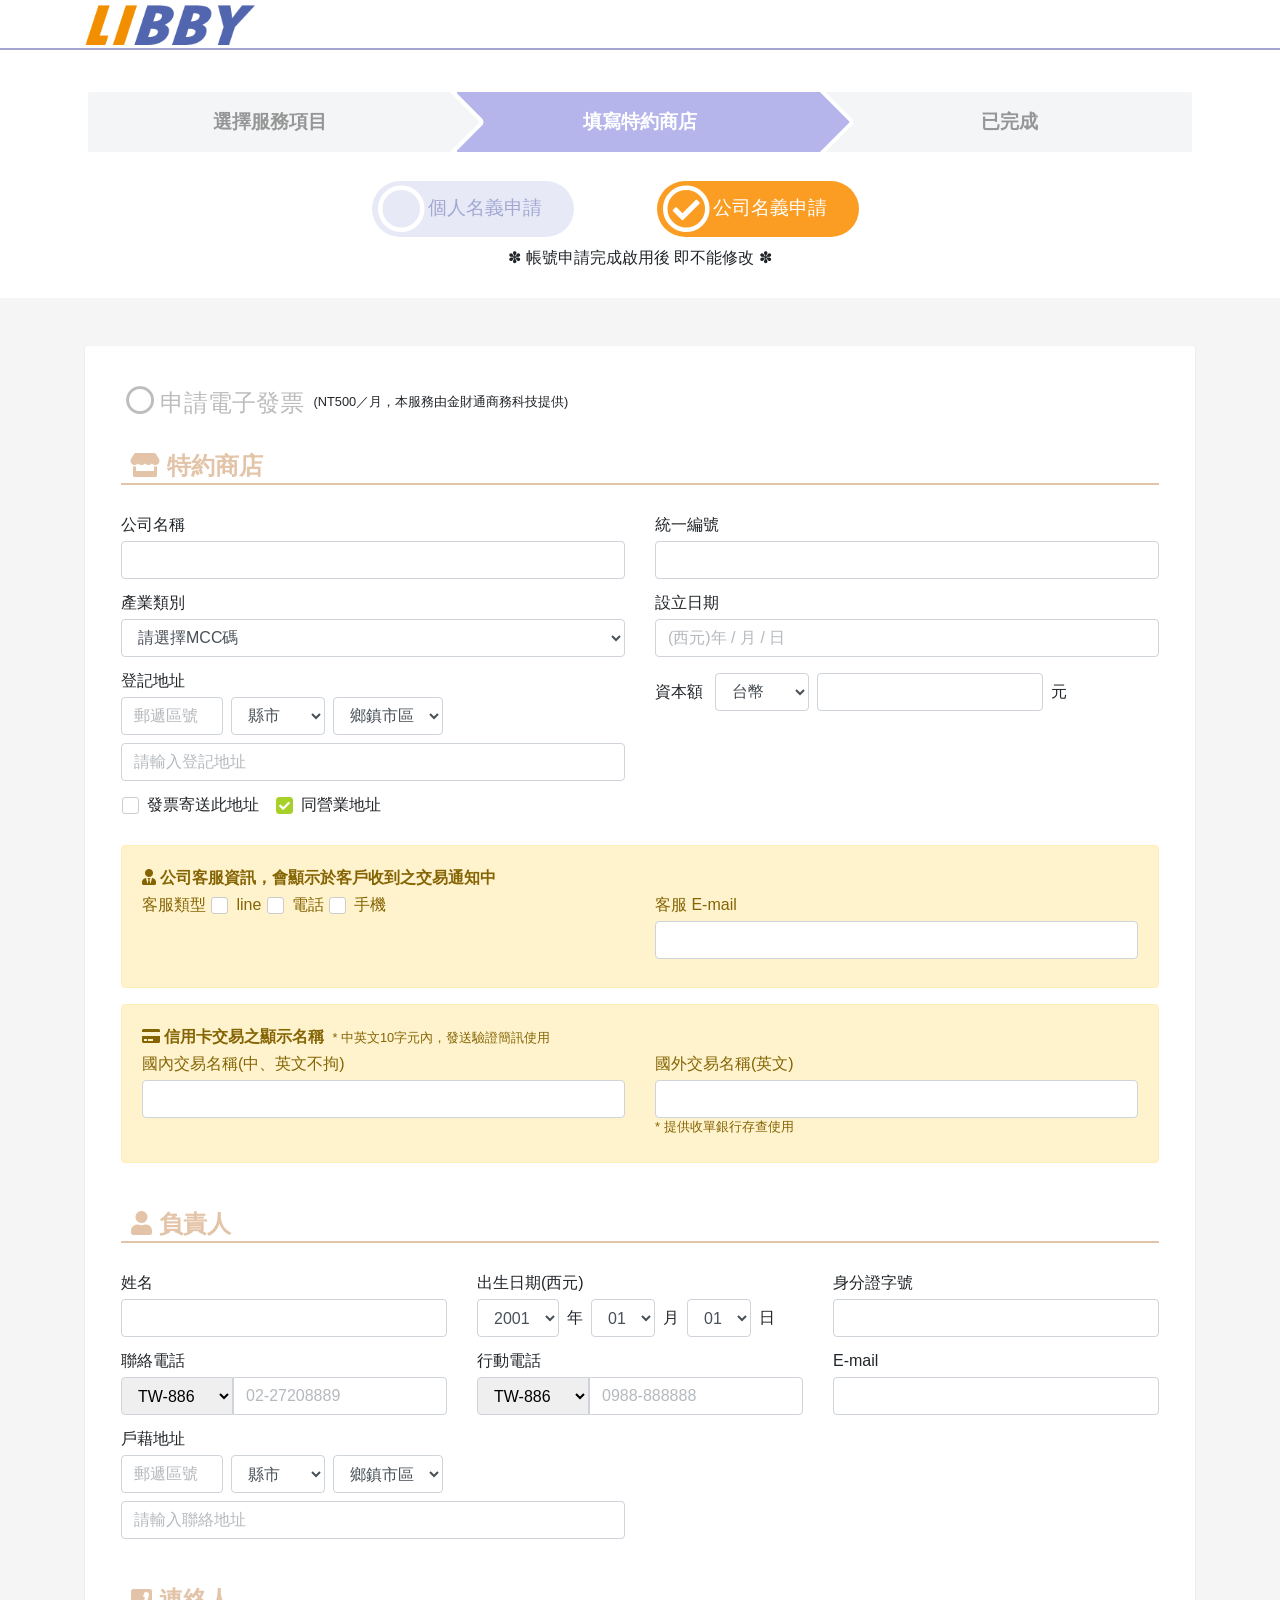
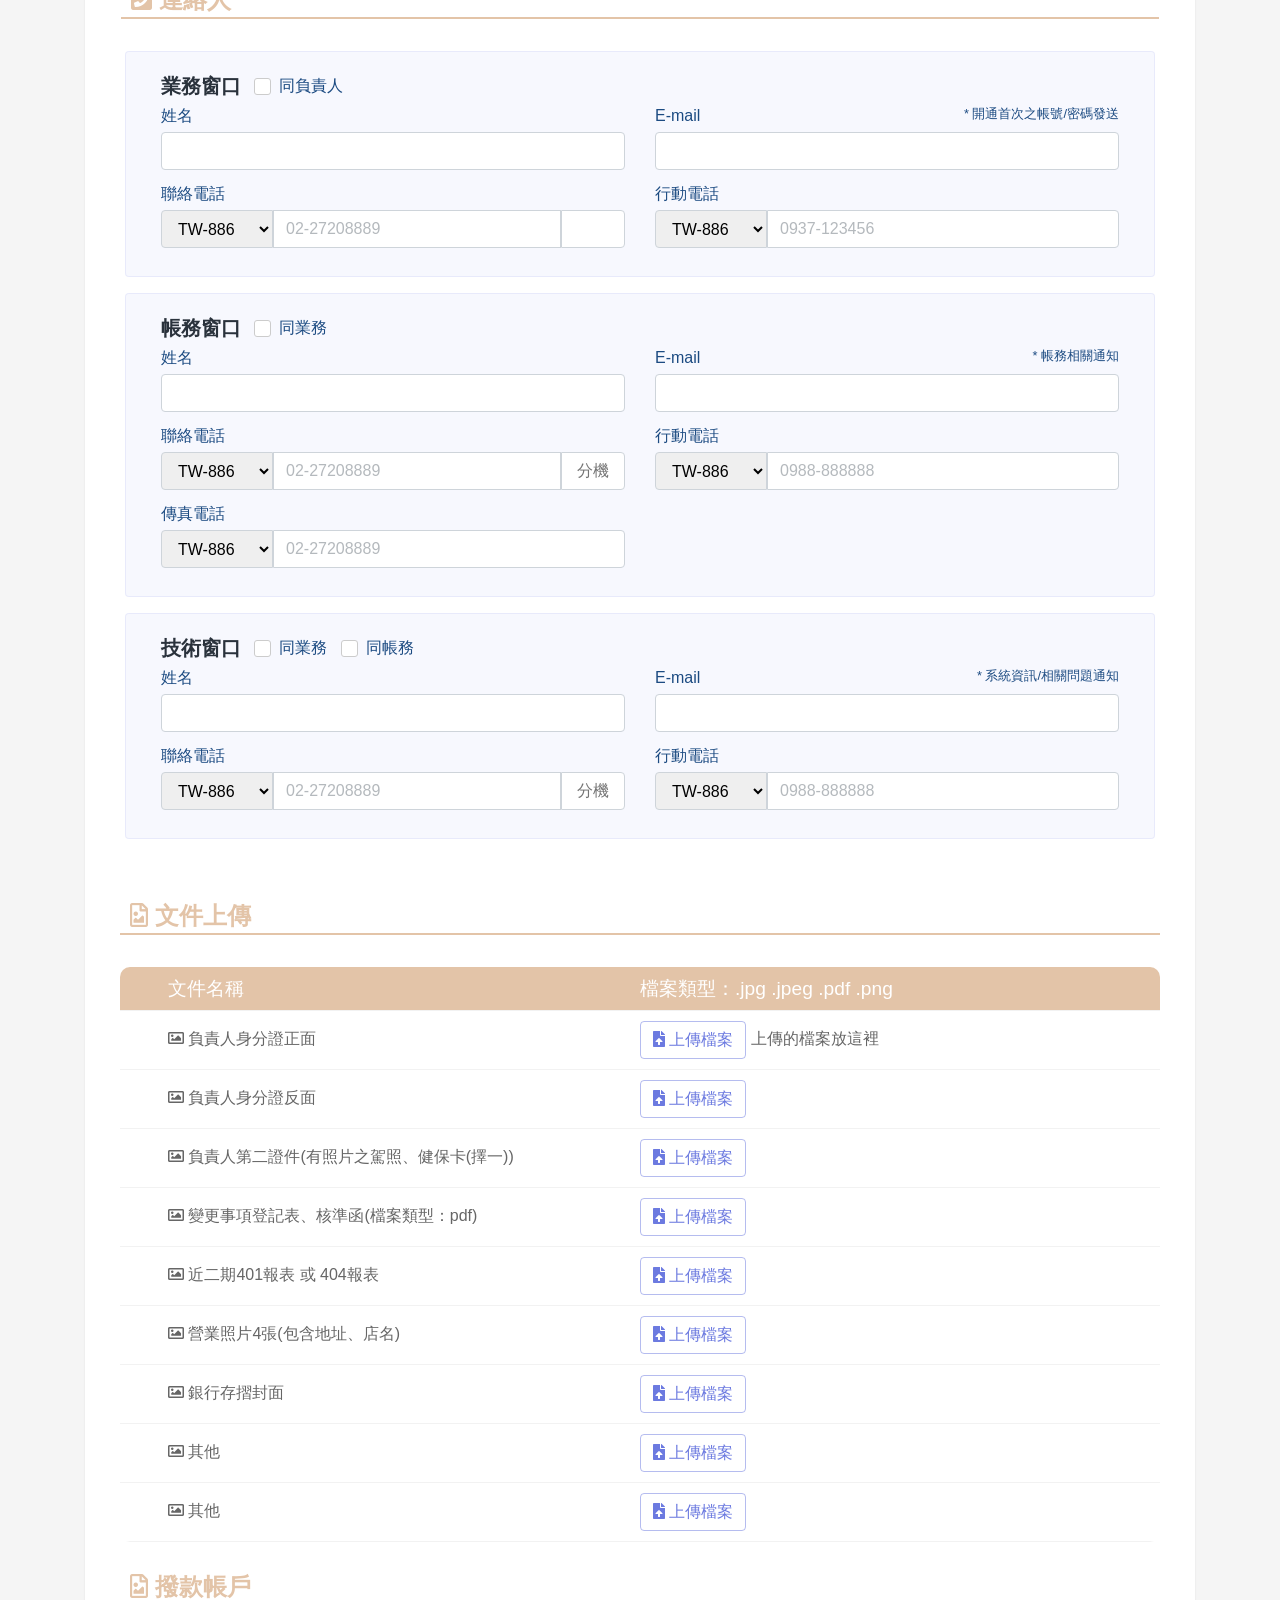
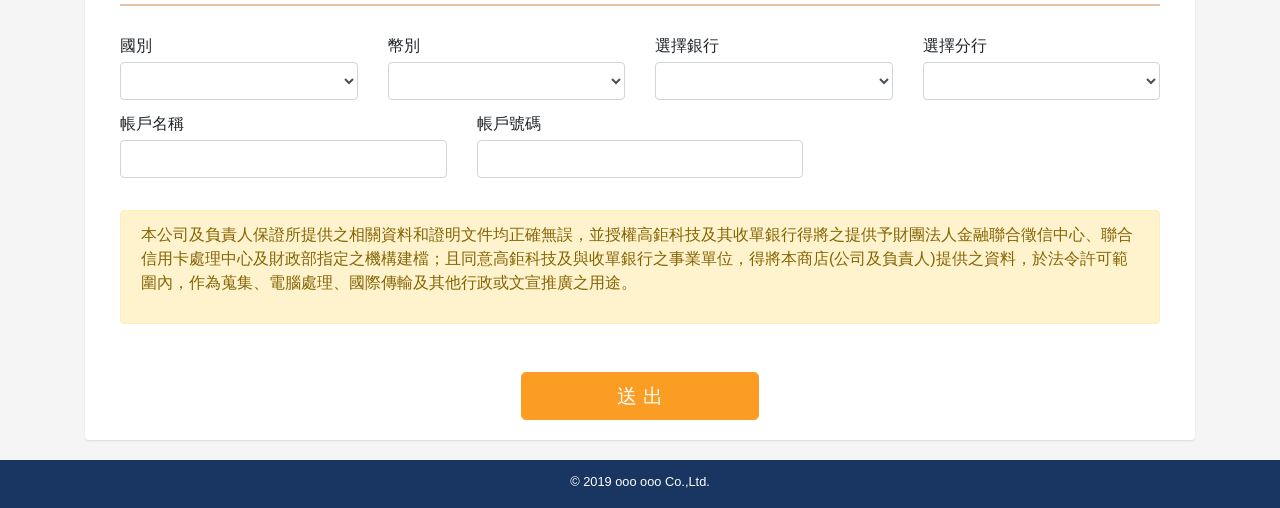
==== index.html @ d050b535 "add index" ====
<!DOCTYPE html>
<html lang="zh-Hant-TW">

<head>
    <meta charset="UTF-8">
    <meta name="viewport" content="width=device-width, initial-scale=1.0">
    <meta http-equiv="X-UA-Compatible" content="ie=edge">
    <title>線上商店申請表單</title>
    <meta name="description"
        content="">
    <meta name="author" content="">
    <meta name="copyright" content="">
    <link rel="shortcut icon" href="">
    <link rel="stylesheet" href="https://stackpath.bootstrapcdn.com/bootstrap/4.1.0/css/bootstrap.min.css"
        integrity="sha384-9gVQ4dYFwwWSjIDZnLEWnxCjeSWFphJiwGPXr1jddIhOegiu1FwO5qRGvFXOdJZ4" crossorigin="anonymous">
    <link rel="stylesheet" href="https://use.fontawesome.com/releases/v5.0.10/css/all.css"
        integrity="sha384-+d0P83n9kaQMCwj8F4RJB66tzIwOKmrdb46+porD/OvrJ+37WqIM7UoBtwHO6Nlg" crossorigin="anonymous">
    <!-- <link rel="stylesheet" href="./js/jquery-editable-select/jquery-editable-select.css"> -->
    <link rel="stylesheet" href="./css/storedate.css">
</head>

<body>
    <div class="container-fluid nav-top">
        <nav class="container">
            <div class="row col">
                <a href="https://www.mypay.com.tw" target="_black"><img src="./images/logo_LIBBY.png" alt=""></a>
            </div>
        </nav>
    </div>
    <!-- <div class="container-fluid"> -->
    <div class="container">
        <div class="row">
            <div class="col-md-12">
                <ul class="list_join_mypay">
                    <li><span class="txt2">選擇服務項目</span><span class="arrow_right"></span></li>
                    <li class="on"><span class="txt2">填寫特約商店</span><span class="arrow_right"></span></li>

                    <li class="lst_last"><span class="txt2">已完成</span></li>
                </ul>
            </div>
        </div>
        <div class="row">
            <div class="col-6 col-md-5 offset-md-1 col-lg-3 offset-lg-3">
                <div class="sel-check orange">
                    <div class="py-2">
                        <input type="radio" name="btn_application" id="application_oneself" value="Yes">
                        <label for="application_oneself">個人名義申請</label>
                    </div>
                </div>
            </div>
            <div class="col-6 col-md-5 col-lg-3">
                <div class="sel-check orange">
                    <div class="py-2">
                        <input type="radio" name="btn_application" id="application_company" value="Yes" checked>
                        <label for="application_company">公司名義申請</label>
                    </div>
                </div>
            </div>

            <div class="col-md-12 mb-md-3 text-center">
                <p>✽ 帳號申請完成啟用後 即不能修改 ✽</p>
            </div>


        </div>
    </div>

    <!-- </div> -->
    <!--form-company begin-->
    <div id="form_company" class="container-fluid bg-lightgray">
        <div class="container">
            <div class="row">
                <div class="col-md-12 pt-md-5 pt-2">
                    <div class="panel">
                        <div class="panel-body">
                            <form class="form-horizontal">
                                <div class="row p-lg-3">
                                    <div class="col-md-12">
                                        <div class="input-group selectbox">
                                            <div id="applyInv">
                                                <input type="checkbox" id="invoice" name="invoice">
                                                <label for="invoice">申請電子發票</label>
                                                <small class="text-black-50">(NT500／月，本服務由金財通商務科技提供)</small>
                                                <div class="invalid-feedback pl-md-2">申請電子發票服務，後續將有專人與您聯繫</div>
                                            </div>
                                        </div>
                                        <!--商店基本資料 begin-->
                                        <div class="titlebar">
                                            <i class="fas fa-store"></i> 特約商店
                                        </div>
                                        <div class="row">
                                            <div class="col-md-6">
                                                <div class="form-group"> <label for="id_name">公司名稱</label> <input
                                                        id="id_name" name="id_name" type="text" class="form-control">
                                                </div>
                                            </div>
                                            <div class="col-md-6">
                                                <div class="form-group"> <label for="tong_bian">統一編號</label> <input
                                                        id="tong_bian" name="tong_bian" type="text"
                                                        class="form-control"></div>
                                            </div>
                                            <div class="col-md-6">
                                                <div class="form-group"> <label>產業類別</label>
                                                    <select class="form-control">
                                                        <option selected value="">請選擇MCC碼</option>
                                                        <option value="0000">0000 房地產租賃</option>
                                                        <option value="0742">0742 獸醫</option>
                                                        <option value="0763">0763 農特產</option>
                                                        <option value="0780">0780 其他</option>
                                                        <option value="1520">1520 一般建築</option>
                                                        <option value="1711">1711 水管空調</option>
                                                        <option value="1731">1731 電氣工程</option>
                                                        <option value="1740">1740 石造工程</option>
                                                        <option value="1750">1711 木匠工程</option>
                                                        <option value="1761">1711 屋頂</option>
                                                        <option value="1771">1711 室內裝潢、水泥、油漆</option>
                                                        <option value="1799">1799 房屋仲介</option>
                                                        <option value="2741">2741 出版印刷業</option>
                                                        <option value="2842">2842 打掃衛生</option>
                                                        <option value="...">...</option>

                                                    </select>
                                                </div>
                                            </div>
                                            <div class="col-md-6">
                                                <div class="form-group"> <label for="setup_date">設立日期</label> <input
                                                        id="setup_date" name="setup_date" type="text"
                                                        class="form-control" placeholder="(西元)年 / 月 / 日"
                                                        onfocus="(this.type='date')" onblur="(this.type='text')"></div>
                                            </div>

                                            <div class="col-md-12 col-lg-6">
                                                <div class="form-group"> <label>登記地址</label>
                                                    <div class="form-inline pb-2">
                                                        <div class="input-group width_auto">
                                                            <input id="zip_code" name="zip_code" type="text"
                                                                class="form-control areacode_ads" placeholder="郵遞區號">
                                                        </div>
                                                        <select id="city_code" tag-id="city_code" name="city_code"
                                                            class="form-control width_auto mx-sm-2">
                                                            <option selected="selected" value="">縣市</option>
                                                            <option value="5">基隆市</option>
                                                            <option value="15">臺北市</option>
                                                            <option value="9">新北市</option>
                                                            <option value="12">桃園市</option>
                                                            <option value="11">新竹縣</option>
                                                            <option value="10">新竹市</option>
                                                            <option value="19">苗栗縣</option>
                                                            <option value="14">臺中市</option>
                                                            <option value="8">彰化縣</option>
                                                            <option value="23">雲林縣</option>
                                                            <option value="4">嘉義縣</option>
                                                            <option value="3">嘉義市</option>
                                                            <option value="16">臺南市</option>
                                                            <option value="24">高雄市</option>
                                                            <option value="7">屏東縣</option>
                                                            <option value="17">臺東縣</option>
                                                            <option value="18">花蓮縣</option>
                                                            <option value="6">宜蘭縣</option>
                                                            <option value="13">澎湖縣</option>
                                                            <option value="1">南投縣</option>
                                                            <option value="20">連江縣</option>
                                                            <option value="21">金門縣</option>
                                                            <option value="22">釣魚臺</option>
                                                            <option value="2">南海島</option>
                                                        </select>
                                                        <select id="district_code" name="district_code"
                                                            class="form-control width_auto">
                                                            <option selected="selected" value="">鄉鎮市區</option>
                                                        </select>
                                                    </div>
                                                    <div class="input-group form-group">
                                                        <input type="text" id="address" name="address" maxlength="80"
                                                            class="form-control" placeholder="請輸入登記地址">
                                                    </div>
                                                </div>
                                                <div class="form-inline pb-3">
                                                    <div class="pl-2 basic radio radio-warning">
                                                        <input id="invoice-send-1" type="radio"
                                                            name="invoice-send"><label for="invoice-send-1">發票寄送此地址
                                                        </label>
                                                    </div>
                                                    <div class="pl-4 basic checkbox checkbox-success">
                                                        <input id="really_address_btn" name="really_address_btn"
                                                            type="checkbox" checked><label
                                                            for="really_address_btn">同營業地址 </label>
                                                    </div>
                                                </div>
                                            </div>
                                            <div id="open-address" class="col-md-12 col-lg-6" style="display: none;">
                                                <div class="form-group"> <label>營業地址</label>
                                                    <div class="form-inline pb-2">
                                                        <div class="input-group width_auto">
                                                            <input id="zip_code" name="zip_code" type="text"
                                                                class="form-control areacode_ads" placeholder="郵遞區號">
                                                        </div>
                                                        <select id="city_code" tag-id="city_code" name="city_code"
                                                            class="form-control width_auto mx-sm-2">
                                                            <option selected="selected" value="">縣市</option>
                                                            <option value="5">基隆市</option>
                                                            <option value="15">臺北市</option>
                                                            <option value="9">新北市</option>
                                                            <option value="12">桃園市</option>
                                                            <option value="11">新竹縣</option>
                                                            <option value="10">新竹市</option>
                                                            <option value="19">苗栗縣</option>
                                                            <option value="14">臺中市</option>
                                                            <option value="8">彰化縣</option>
                                                            <option value="23">雲林縣</option>
                                                            <option value="4">嘉義縣</option>
                                                            <option value="3">嘉義市</option>
                                                            <option value="16">臺南市</option>
                                                            <option value="24">高雄市</option>
                                                            <option value="7">屏東縣</option>
                                                            <option value="17">臺東縣</option>
                                                            <option value="18">花蓮縣</option>
                                                            <option value="6">宜蘭縣</option>
                                                            <option value="13">澎湖縣</option>
                                                            <option value="1">南投縣</option>
                                                            <option value="20">連江縣</option>
                                                            <option value="21">金門縣</option>
                                                            <option value="22">釣魚臺</option>
                                                            <option value="2">南海島</option>
                                                        </select>
                                                        <select id="district_code" name="district_code"
                                                            class="form-control width_auto">
                                                            <option selected="selected" value="">鄉鎮市區</option>
                                                        </select>
                                                    </div>
                                                    <div class="input-group form-group">
                                                        <input type="text" id="address" name="address" maxlength="80"
                                                            class="form-control" placeholder="請輸入營業地址">
                                                    </div>
                                                </div>
                                                <div class="pl-1 basic radio radio-warning">
                                                    <input id="invoice-send-2" type="radio" name="invoice-send"
                                                        value=""> <label for="invoice-send-2">發票寄送此地址 </label>
                                                </div>
                                            </div>
                                            <div class="col-md-6">
                                                <div class="form-inline form-group"> <label>資本額 &ensp;</label>
                                                    <select class="form-control width_auto mr-2">
                                                        <option value="NTD">台幣</option>
                                                        <option value="USD">美元</option>
                                                        <option value="CNY">人民幣</option>
                                                        <option value="HKD">港幣</option>
                                                        <option value="JPY">日元</option>
                                                        <option value="EUR">歐元</option>
                                                    </select>
                                                    <input id="capital" name="capital" type="text"
                                                        class="form-control width_long">
                                                    &ensp;元
                                                </div>
                                            </div>

                                            <div class="col-md-12 mt-3">
                                                <div class="alert alert-warning">
                                                    <h6 class="alert-heading"><i class="fas fa-user-tie"></i>
                                                        公司客服資訊，會顯示於客戶收到之交易通知中</h6>
                                                    <div class="row">
                                                        <div class="col-md-6">
                                                            <div class="form-group">
                                                                <div class="form-inline">
                                                                    <span>客服類型</span>
                                                                    <div class="basic radio radio-warning ml-2">
                                                                        <input id="services_line" type="radio"
                                                                            name="company-sv"> <label
                                                                            for="services_line">line</label>
                                                                    </div>
                                                                    <div class="basic radio radio-warning ml-2">
                                                                        <input id="services_tel" type="radio"
                                                                            name="company-sv"> <label
                                                                            for="services_tel">電話</label>
                                                                    </div>
                                                                    <div class="basic radio radio-warning ml-2">
                                                                        <input id="services_mobile" type="radio"
                                                                            name="company-sv"> <label
                                                                            for="services_mobile">手機</label>
                                                                    </div>
                                                                </div>
                                                                <!--選擇後 下面再出現-->

                                                                <div id="services_line_open" class="pt-2"
                                                                    style="display:none;">
                                                                    <input type="text" class="form-control"
                                                                        placeholder="請輸入line ID">
                                                                </div>

                                                                <div id="services_tel_open" class="input-group pt-2"
                                                                    style="display:none;">
                                                                    <select class="area" id="principal_phone_code"
                                                                        name="principal_phone_code">
                                                                        <option value="886">TW-886</option>
                                                                        <option value="86">CN-86</option>
                                                                        <option value="852">HK-852</option>
                                                                        <option value="853">MO-853</option>
                                                                        <option value="84">VN-84</option>
                                                                        <option value="65">SG-65</option>
                                                                        <option value="60">MY-60</option>
                                                                        <option value="66">TH-66</option>
                                                                        <option value="1">US-1</option>
                                                                        <option value="1">CA-1</option>
                                                                        <option value="81">JP-81</option>
                                                                        <option value="44">UK-44</option>
                                                                        <option value="61">AU-61</option>
                                                                        <option value="64">NZ-64</option>
                                                                    </select>
                                                                    <input id="service_phone" name="service_phone"
                                                                        type="text" class="form-control"
                                                                        placeholder="02-27208889">
                                                                </div>

                                                                <div id="services_mobile_open" class="input-group pt-2"
                                                                    style="display:none;">
                                                                    <select class="area" id="principal_phone_code"
                                                                        name="principal_phone_code">
                                                                        <option value="886">TW-886</option>
                                                                        <option value="86">CN-86</option>
                                                                        <option value="852">HK-852</option>
                                                                        <option value="853">MO-853</option>
                                                                        <option value="84">VN-84</option>
                                                                        <option value="65">SG-65</option>
                                                                        <option value="60">MY-60</option>
                                                                        <option value="66">TH-66</option>
                                                                        <option value="1">US-1</option>
                                                                        <option value="1">CA-1</option>
                                                                        <option value="81">JP-81</option>
                                                                        <option value="44">UK-44</option>
                                                                        <option value="61">AU-61</option>
                                                                        <option value="64">NZ-64</option>
                                                                    </select>
                                                                    <input id="service_phone2" name="service_phone2"
                                                                        type="text" class="form-control"
                                                                        placeholder="0988-888888">
                                                                </div>
                                                                <!--*****-->
                                                            </div>
                                                        </div>
                                                        <div class="col-md-6">
                                                            <div class="form-group"> <label for="service_mail">客服
                                                                    E-mail</label> <input id="service_mail"
                                                                    name="service_mail" type="text"
                                                                    class="form-control"></div>
                                                        </div>
                                                    </div>
                                                </div>
                                            </div>
                                            <div class="col-md-12">
                                                <div class="alert alert-warning">
                                                    <h6 class="alert-heading"><i class="fas fa-credit-card"></i>
                                                        信用卡交易之顯示名稱<small class="pl-2">* 中英文10字元內，發送驗證簡訊使用</small></h6>
                                                    <div class="row">
                                                        <div class="col-md-6">
                                                            <div class="form-group"> <label
                                                                    for="zh_tw_name">國內交易名稱(中、英文不拘)</label> <input
                                                                    id="zh_tw_name" name="zh_tw_name" type="text"
                                                                    class="form-control" maxlength="10"></div>
                                                        </div>
                                                        <div class="col-md-6">
                                                            <div class="form-group"> <label
                                                                    for="en_us_name">國外交易名稱(英文)</label> <input
                                                                    id="en_us_name" name="en_us_name" type="text"
                                                                    class="form-control" maxlength="10">
                                                                <small> * 提供收單銀行存查使用</small>
                                                            </div>
                                                        </div>
                                                    </div>
                                                </div>
                                            </div>
                                        </div>
                                        <!--商店基本資料 end-->
                                    </div>

                                    <!-- 負責人資料 begin-->
                                    <div class="col-md-12 ">
                                        <div class="titlebar">
                                            <i class="fas fa-user"></i> 負責人
                                        </div>
                                        <div class="row">
                                            <div class="col-md-6 col-lg-4">
                                                <div class="form-group"> <label for="principal_name">姓名</label> <input
                                                        id="principal_name" name="principal_name" type="text"
                                                        class="form-control" required="" placeholder=""></div>
                                            </div>
                                            <div class="col-md-6 col-lg-4">
                                                <div class="form-group"> <label>出生日期(西元)</label>
                                                    <div class="form-inline">
                                                        <select id="mon_personalBD" class="form-control width_auto">
                                                            <option value="18">2001</option>
                                                            <option value="19">2000</option>
                                                            <option value="20">1999</option>
                                                            <option value="21">1998</option>
                                                            <option value="22">1997</option>
                                                            <option value="23">1996</option>
                                                            <option value="24">1995</option>
                                                            <option value="25">1994</option>
                                                            <option value="26">1993</option>
                                                            <option value="27">1992</option>
                                                            <option value="28">1991</option>
                                                            <option value="29">1990</option>
                                                            <option value="30">1989</option>
                                                            <option value="31">1988</option>
                                                            <option value="32">1987</option>
                                                            <option value="33">1986</option>
                                                            <option value="34">1985</option>
                                                            <option value="35">1984</option>
                                                            <option value="36">1983</option>
                                                            <option value="37">1982</option>
                                                            <option value="38">1981</option>
                                                            <option value="39">1980</option>
                                                            <option value="40">1979</option>
                                                            <option value="41">1978</option>
                                                            <option value="42">1977</option>
                                                            <option value="43">1976</option>
                                                            <option value="44">1975</option>
                                                            <option value="45">1974</option>
                                                            <option value="46">1973</option>
                                                            <option value="47">1972</option>
                                                            <option value="48">1971</option>
                                                            <option value="49">1970</option>
                                                            <option value="50">1969</option>
                                                            <option value="51">1968</option>
                                                            <option value="52">1967</option>
                                                            <option value="53">1966</option>
                                                            <option value="54">1965</option>
                                                            <option value="55">1964</option>
                                                            <option value="56">1963</option>
                                                            <option value="57">1962</option>
                                                            <option value="58">1961</option>
                                                            <option value="59">1960</option>
                                                            <option value="60">1959</option>
                                                            <option value="61">1958</option>
                                                            <option value="62">1957</option>
                                                            <option value="63">1956</option>
                                                            <option value="64">1955</option>
                                                            <option value="65">1954</option>
                                                            <option value="66">1953</option>
                                                            <option value="67">1952</option>
                                                            <option value="68">1951</option>
                                                            <option value="69">1950</option>
                                                        </select>
                                                        <label class="mx-2" for="mon_personalBD">年</label>
                                                        <select id="mon_personalBD" class="form-control width_auto">
                                                            <option value="01">01</option>
                                                            <option value="02">02</option>
                                                            <option value="03">03</option>
                                                            <option value="04">04</option>
                                                            <option value="05">05</option>
                                                            <option value="06">06</option>
                                                            <option value="07">07</option>
                                                            <option value="08">08</option>
                                                            <option value="09">09</option>
                                                            <option value="10">10</option>
                                                            <option value="11">11</option>
                                                            <option value="12">12</option>
                                                        </select>
                                                        <label class="mx-2" for="mon_personalBD">月</label>
                                                        <select id="date" class="form-control width_auto mr-2">
                                                            <option value="01">01</option>
                                                            <option value="02">02</option>
                                                            <option value="03">03</option>
                                                            <option value="04">04</option>
                                                            <option value="05">05</option>
                                                            <option value="06">06</option>
                                                            <option value="07">07</option>
                                                            <option value="08">08</option>
                                                            <option value="09">09</option>
                                                            <option value="10">10</option>
                                                            <option value="11">11</option>
                                                            <option value="12">12</option>
                                                            <option value="13">13</option>
                                                            <option value="14">14</option>
                                                            <option value="15">15</option>
                                                            <option value="16">16</option>
                                                            <option value="17">17</option>
                                                            <option value="18">18</option>
                                                            <option value="19">19</option>
                                                            <option value="20">20</option>
                                                            <option value="21">21</option>
                                                            <option value="22">22</option>
                                                            <option value="23">23</option>
                                                            <option value="24">24</option>
                                                            <option value="25">25</option>
                                                            <option value="26">26</option>
                                                            <option value="27">27</option>
                                                            <option value="28">28</option>
                                                            <option value="29">29</option>
                                                            <option value="30">30</option>
                                                            <option value="31">31</option>
                                                        </select>
                                                        <label for="date">日</label>
                                                    </div>
                                                </div>
                                            </div>
                                            <div class="col-md-6 col-lg-4">
                                                <div class="form-group"> <label for="principal_id">身分證字號</label> <input
                                                        id="principal_id" name="principal_id" type="text"
                                                        class="form-control"></div>
                                            </div>
                                            <div class="col-md-6 col-lg-4">
                                                <div class="form-group">
                                                    <label for="principal_phone">聯絡電話</label>
                                                    <div class="input-group">
                                                        <select class="area" id="principal_phone_code"
                                                            name="principal_phone_code">
                                                            <option value="886">TW-886</option>
                                                            <option value="86">CN-86</option>
                                                            <option value="852">HK-852</option>
                                                            <option value="853">MO-853</option>
                                                            <option value="84">VN-84</option>
                                                            <option value="65">SG-65</option>
                                                            <option value="60">MY-60</option>
                                                            <option value="66">TH-66</option>
                                                            <option value="1">US-1</option>
                                                            <option value="1">CA-1</option>
                                                            <option value="81">JP-81</option>
                                                            <option value="44">UK-44</option>
                                                            <option value="61">AU-61</option>
                                                            <option value="64">NZ-64</option>
                                                        </select>
                                                        <input type="tel" id="principal_phone" name="principal_phone"
                                                            class="form-control" placeholder="02-27208889">
                                                    </div>
                                                </div>
                                            </div>
                                            <div class="col-md-6 col-lg-4">
                                                <div class="form-group">
                                                    <label for="principal_cellphone">行動電話</label>
                                                    <div class="input-group">
                                                        <select class="area" id="principal_phone_code"
                                                            name="principal_phone_code">
                                                            <option value="886">TW-886</option>
                                                            <option value="86">CN-86</option>
                                                            <option value="852">HK-852</option>
                                                            <option value="853">MO-853</option>
                                                            <option value="84">VN-84</option>
                                                            <option value="65">SG-65</option>
                                                            <option value="60">MY-60</option>
                                                            <option value="66">TH-66</option>
                                                            <option value="1">US-1</option>
                                                            <option value="1">CA-1</option>
                                                            <option value="81">JP-81</option>
                                                            <option value="44">UK-44</option>
                                                            <option value="61">AU-61</option>
                                                            <option value="64">NZ-64</option>
                                                        </select>
                                                        <input type="tel" id="principal_cellphone"
                                                            name="principal_cellphone" class="form-control"
                                                            placeholder="0988-888888">
                                                    </div>
                                                </div>
                                            </div>
                                            <div class="col-md-6 col-lg-4">
                                                <div class="form-group"> <label for="principal_email">E-mail</label>
                                                    <input id="principal_email" name="principal_email" type="text"
                                                        class="form-control"></div>
                                            </div>
                                            <div class="col-md-12 col-lg-6">
                                                <div class="form-group"> <label>戶藉地址</label>
                                                    <div class="form-inline pb-2">
                                                        <div class="input-group width_auto">
                                                            <input id="principal_zip_code" name="principal_zip_code"
                                                                type="text" class="form-control areacode_ads"
                                                                placeholder="郵遞區號">
                                                        </div>
                                                        <select id="principal_city_code" tag-id="city_code"
                                                            name="principal_city_code"
                                                            class="form-control width_auto mx-sm-2">
                                                            <option selected="selected" value="">縣市</option>
                                                            <option value="5">基隆市</option>
                                                            <option value="15">臺北市</option>
                                                            <option value="9">新北市</option>
                                                            <option value="12">桃園市</option>
                                                            <option value="11">新竹縣</option>
                                                            <option value="10">新竹市</option>
                                                            <option value="19">苗栗縣</option>
                                                            <option value="14">臺中市</option>
                                                            <option value="8">彰化縣</option>
                                                            <option value="23">雲林縣</option>
                                                            <option value="4">嘉義縣</option>
                                                            <option value="3">嘉義市</option>
                                                            <option value="16">臺南市</option>
                                                            <option value="24">高雄市</option>
                                                            <option value="7">屏東縣</option>
                                                            <option value="17">臺東縣</option>
                                                            <option value="18">花蓮縣</option>
                                                            <option value="6">宜蘭縣</option>
                                                            <option value="13">澎湖縣</option>
                                                            <option value="1">南投縣</option>
                                                            <option value="20">連江縣</option>
                                                            <option value="21">金門縣</option>
                                                            <option value="22">釣魚臺</option>
                                                            <option value="2">南海島</option>
                                                        </select>
                                                        <select id="principal_district_code"
                                                            name="principal_district_code"
                                                            class="form-control width_auto">
                                                            <option selected="selected" value="">鄉鎮市區</option>
                                                        </select>
                                                    </div>
                                                    <div class="input-group form-group">
                                                        <input id="principal_address" name="principal_address"
                                                            type="text" maxlength="80" class="form-control"
                                                            placeholder="請輸入聯絡地址">
                                                    </div>
                                                </div>
                                            </div>
                                        </div>
                                    </div>
                                    <!-- 負責人資料 end-->
                                    <!-- 連絡人資料 begin-->
                                    <div class="col-md-12 ">
                                        <div class="titlebar">
                                            <i class="fas fa-phone-square"></i> 連絡人
                                        </div>
                                        <div class="row">
                                            <div class="col-md-12">
                                                <div class="row mx-md-1 alert alert-purple">

                                                    <div class="col-12 d-flex justify-content-start align-items-center">
                                                        <h5 class="">業務窗口</h5>
                                                        <div class="basic checkbox checkbox-purple pt-2 pl-3"> <input
                                                                id="businessman" type="checkbox" name="businessman"
                                                                value=""> <label for="businessman">同負責人
                                                            </label></div>
                                                    </div>
                                                    <div class="col-sm-6">
                                                        <div class="form-group"> <label for="salesman_name">姓名</label>
                                                            <input id="salesman_name" name="salesman_name" type="text"
                                                                class="form-control"></div>
                                                    </div>
                                                    <div class="col-sm-6">
                                                        <div class="form-group"> <label
                                                                for="salesman_mail">E-mail</label> <small
                                                                class="float-right"> * 開通首次之帳號/密碼發送</small><input
                                                                id="salesman_mail" name="salesman_mail" type="email"
                                                                class="form-control"></div>
                                                    </div>
                                                    <div class="col-md-12 col-lg-6">
                                                        <div class="form-group">
                                                            <label for="">聯絡電話</label>
                                                            <div class="input-group">
                                                                <select id="principal_phone_code"
                                                                    name="principal_phone_code" class="area">
                                                                    <option value="886">TW-886</option>
                                                                    <option value="86">CN-86</option>
                                                                    <option value="852">HK-852</option>
                                                                    <option value="853">MO-853</option>
                                                                    <option value="84">VN-84</option>
                                                                    <option value="65">SG-65</option>
                                                                    <option value="60">MY-60</option>
                                                                    <option value="66">TH-66</option>
                                                                    <option value="1">US-1</option>
                                                                    <option value="1">CA-1</option>
                                                                    <option value="81">JP-81</option>
                                                                    <option value="44">UK-44</option>
                                                                    <option value="61">AU-61</option>
                                                                    <option value="64">NZ-64</option>
                                                                </select>
                                                                <input id="principal_phone" name="principal_phone"
                                                                    type="tel" class="form-control"
                                                                    placeholder="02-27208889">
                                                                <input id="salesman_ext" name="salesman_ext" type="text"
                                                                    class="ext">
                                                            </div>
                                                        </div>
                                                    </div>
                                                    <div class="col-md-12 col-lg-6">
                                                        <div class="form-group">
                                                            <label for="">行動電話</label>
                                                            <div class="input-group">
                                                                <select class="area" name="principal_cellphone_code"
                                                                    id="principal_cellphone_code">
                                                                    <option value="886">TW-886</option>
                                                                    <option value="86">CN-86</option>
                                                                    <option value="852">HK-852</option>
                                                                    <option value="853">MO-853</option>
                                                                    <option value="84">VN-84</option>
                                                                    <option value="65">SG-65</option>
                                                                    <option value="60">MY-60</option>
                                                                    <option value="66">TH-66</option>
                                                                    <option value="1">US-1</option>
                                                                    <option value="1">CA-1</option>
                                                                    <option value="81">JP-81</option>
                                                                    <option value="44">UK-44</option>
                                                                    <option value="61">AU-61</option>
                                                                    <option value="64">NZ-64</option>
                                                                </select>
                                                                <input type="tel" id="principal_cellphone"
                                                                    name="principal_cellphone" placeholder="0937-123456"
                                                                    class="form-control" placeholder="0988-888888">
                                                            </div>
                                                        </div>
                                                    </div>

                                                </div>
                                            </div>
                                        </div>
                                        <div class="row">
                                            <div class="col-md-12">
                                                <div class="row mx-md-1 alert alert-purple">
                                                    <div class="col-12 d-flex justify-content-start align-items-center">
                                                        <h5 class="">帳務窗口</h5>
                                                        <div class="basic checkbox checkbox-purple pt-2 pl-3"> <input
                                                                id="sales" type="checkbox" name="sales"> <label
                                                                for="sales">同業務
                                                            </label></div>
                                                    </div>
                                                    <div class="col-sm-6">
                                                        <div class="form-group"> <label for="accountant_name">姓名</label>
                                                            <input id="accountant_name" name="accountant_name"
                                                                type="text" class="form-control" required=""></div>
                                                    </div>
                                                    <div class="col-sm-6">
                                                        <div class="form-group"> <label
                                                                for="accountant_mail">E-mail</label><small
                                                                class="float-right"> * 帳務相關通知</small> <input
                                                                id="accountant_mail" name="accountant_mail" type="email"
                                                                class="form-control"></div>
                                                    </div>
                                                    <div class="col-md-12 col-lg-6">
                                                        <div class="form-group">
                                                            <label for="">聯絡電話</label>
                                                            <div class="input-group">
                                                                <select id="salesman_phone_code"
                                                                    name="salesman_phone_code" class="area">
                                                                    <option value="886">TW-886</option>
                                                                    <option value="86">CN-86</option>
                                                                    <option value="852">HK-852</option>
                                                                    <option value="853">MO-853</option>
                                                                    <option value="84">VN-84</option>
                                                                    <option value="65">SG-65</option>
                                                                    <option value="60">MY-60</option>
                                                                    <option value="66">TH-66</option>
                                                                    <option value="1">US-1</option>
                                                                    <option value="1">CA-1</option>
                                                                    <option value="81">JP-81</option>
                                                                    <option value="44">UK-44</option>
                                                                    <option value="61">AU-61</option>
                                                                    <option value="64">NZ-64</option>
                                                                </select>
                                                                <input type="tel" id="salesman_phone"
                                                                    name="salesman_phone" class="form-control"
                                                                    placeholder="02-27208889">
                                                                <input id="salesman_ext" name="salesman_ext" type="tel"
                                                                    class="ext" placeholder="分機">
                                                            </div>
                                                        </div>
                                                    </div>
                                                    <div class="col-md-12 col-lg-6">
                                                        <div class="form-group">
                                                            <label for="">行動電話</label>
                                                            <div class="input-group">
                                                                <select class="area" name="salesman_cellphone_code"
                                                                    id="salesman_cellphone_code">
                                                                    <option value="886">TW-886</option>
                                                                    <option value="86">CN-86</option>
                                                                    <option value="852">HK-852</option>
                                                                    <option value="853">MO-853</option>
                                                                    <option value="84">VN-84</option>
                                                                    <option value="65">SG-65</option>
                                                                    <option value="60">MY-60</option>
                                                                    <option value="66">TH-66</option>
                                                                    <option value="1">US-1</option>
                                                                    <option value="1">CA-1</option>
                                                                    <option value="81">JP-81</option>
                                                                    <option value="44">UK-44</option>
                                                                    <option value="61">AU-61</option>
                                                                    <option value="64">NZ-64</option>
                                                                </select>
                                                                <input type="tel" id="salesman_cellphone"
                                                                    name="salesman_cellphone" class="form-control"
                                                                    placeholder="0988-888888">
                                                            </div>
                                                        </div>
                                                    </div>
                                                    <div class="col-md-12 col-lg-6">
                                                        <div class="form-group">
                                                            <label for="">傳真電話</label>
                                                            <div class="input-group">
                                                                <select name="phonearea" class="area">
                                                                    <option value="886">TW-886</option>
                                                                    <option value="86">CN-86</option>
                                                                    <option value="852">HK-852</option>
                                                                    <option value="853">MO-853</option>
                                                                    <option value="84">VN-84</option>
                                                                    <option value="65">SG-65</option>
                                                                    <option value="60">MY-60</option>
                                                                    <option value="66">TH-66</option>
                                                                    <option value="1">US-1</option>
                                                                    <option value="1">CA-1</option>
                                                                    <option value="81">JP-81</option>
                                                                    <option value="44">UK-44</option>
                                                                    <option value="61">AU-61</option>
                                                                    <option value="64">NZ-64</option>
                                                                </select>
                                                                <input id="accountant_fax" name="accountant_fax"
                                                                    type="tel" class="form-control"
                                                                    placeholder="02-27208889">
                                                            </div>
                                                        </div>
                                                    </div>
                                                </div>
                                            </div>
                                        </div>
                                        <div class="row">
                                            <div class="col-md-12">
                                                <div class="row mx-md-1 alert alert-purple">
                                                    <div class="col-12 d-flex justify-content-start align-items-center">
                                                        <h5>技術窗口</h5>
                                                        <div class="basic radio radio-purple pt-2 pl-3"> <input
                                                                id="salesman" type="radio" name="technology" value="">
                                                            <label for="salesman">同業務</label></div>
                                                        <div class="basic radio radio-purple pt-2 pl-3"> <input
                                                                id="Accounting" type="radio" name="technology" value="">
                                                            <label for="Accounting">同帳務</label></div>
                                                    </div>
                                                    <div class="col-sm-6">
                                                        <div class="form-group"> <label for="technician_name">姓名</label>
                                                            <input id="technician_name" name="technician_name"
                                                                type="text" class="form-control"></div>
                                                    </div>
                                                    <div class="col-sm-6">
                                                        <div class="form-group"> <label
                                                                for="technician_mail">E-mail</label> <small
                                                                class="float-right"> * 系統資訊/相關問題通知</small><input
                                                                id="technician_mail" name="technician_mail" type="email"
                                                                class="form-control"></div>
                                                    </div>
                                                    <div class="col-md-12 col-lg-6">
                                                        <div class="form-group">
                                                            <label for="">聯絡電話</label>
                                                            <div class="input-group">
                                                                <select id="technician_phone_code"
                                                                    name="technician_phone_code" class="area">
                                                                    <option value="886">TW-886</option>
                                                                    <option value="86">CN-86</option>
                                                                    <option value="852">HK-852</option>
                                                                    <option value="853">MO-853</option>
                                                                    <option value="84">VN-84</option>
                                                                    <option value="65">SG-65</option>
                                                                    <option value="60">MY-60</option>
                                                                    <option value="66">TH-66</option>
                                                                    <option value="1">US-1</option>
                                                                    <option value="1">CA-1</option>
                                                                    <option value="81">JP-81</option>
                                                                    <option value="44">UK-44</option>
                                                                    <option value="61">AU-61</option>
                                                                    <option value="64">NZ-64</option>
                                                                </select>
                                                                <input type="tel" id="technician_phone"
                                                                    name="technician_phone" class="form-control"
                                                                    placeholder="02-27208889">
                                                                <input type="tel" id="technician_ext"
                                                                    name="technician_ext" class="ext" placeholder="分機">
                                                            </div>
                                                        </div>
                                                    </div>
                                                    <div class="col-md-12 col-lg-6">
                                                        <div class="form-group">
                                                            <label for="">行動電話</label>
                                                            <div class="input-group">
                                                                <select class="area" name="technician_cellphone_code"
                                                                    id="technician_cellphone_code">
                                                                    <option value="886">TW-886</option>
                                                                    <option value="86">CN-86</option>
                                                                    <option value="852">HK-852</option>
                                                                    <option value="853">MO-853</option>
                                                                    <option value="84">VN-84</option>
                                                                    <option value="65">SG-65</option>
                                                                    <option value="60">MY-60</option>
                                                                    <option value="66">TH-66</option>
                                                                    <option value="1">US-1</option>
                                                                    <option value="1">CA-1</option>
                                                                    <option value="81">JP-81</option>
                                                                    <option value="44">UK-44</option>
                                                                    <option value="61">AU-61</option>
                                                                    <option value="64">NZ-64</option>
                                                                </select>
                                                                <input type="tel" id="technician_cellphone"
                                                                    name="technician_cellphone" class="form-control"
                                                                    placeholder="0988-888888">
                                                            </div>
                                                        </div>
                                                    </div>
                                                </div>
                                            </div>
                                        </div>
                                    </div>

                                    <!-- 連絡人資料 end-->

                                </div>

                                <!--上傳檔案begin-->
                                <div class="col-md-12">
                                    <div class="titlebar">
                                        <i class="far fa-file-image"></i> 文件上傳
                                    </div>
                                    <div class="row">
                                        <div class="col-md-12">
                                            <div class="wrap_table_r">
                                                <div class="c_table">
                                                    <div class="c_tr header">
                                                        <div class="c_td">
                                                            文件名稱
                                                        </div>
                                                        <div class="c_td">
                                                            檔案類型：.jpg .jpeg .pdf .png
                                                        </div>
                                                    </div>
                                                    <div class="c_tr">
                                                        <div class="c_td">
                                                            負責人身分證正面
                                                        </div>
                                                        <div class="c_td">
                                                            <label class="uploadbutton">
                                                                <div class="button"><i class="fas fa-file-upload"></i>
                                                                    上傳檔案</div>
                                                                <div class='input-file-text'>上傳的檔案放這裡</div>
                                                                <input class="input-file" type="file"
                                                                    accept=".jpg, .jpeg ,.pdf ,.png ">
                                                            </label>
                                                        </div>
                                                    </div>
                                                    <div class="c_tr">
                                                        <div class="c_td">
                                                            負責人身分證反面
                                                        </div>
                                                        <div class="c_td">
                                                            <label class="uploadbutton">
                                                                <div class="button"><i class="fas fa-file-upload"></i>
                                                                    上傳檔案</div>
                                                                <div class='input-file-text'></div>
                                                                <input class="input-file" type="file"
                                                                    accept=".jpg, .jpeg ,.pdf ,.png ">
                                                            </label>
                                                        </div>
                                                    </div>
                                                    <div class="c_tr">
                                                        <div class="c_td">
                                                            負責人第二證件(有照片之駕照、健保卡(擇一))
                                                        </div>
                                                        <div class="c_td">
                                                            <label class="uploadbutton">
                                                                <div class="button"><i class="fas fa-file-upload"></i>
                                                                    上傳檔案</div>
                                                                <div class='input-file-text'></div>
                                                                <input class="input-file" type="file"
                                                                    accept=".jpg, .jpeg ,.pdf ,.png ">
                                                            </label>
                                                        </div>
                                                    </div>
                                                    <div class="c_tr">
                                                        <div class="c_td">
                                                            變更事項登記表、核準函(檔案類型：pdf)
                                                        </div>
                                                        <div class="c_td">
                                                            <label class="uploadbutton">
                                                                <div class="button"><i class="fas fa-file-upload"></i>
                                                                    上傳檔案</div>
                                                                <div class='input-file-text'></div>
                                                                <input class="input-file" type="file" accept=".pdf ">
                                                            </label>
                                                        </div>
                                                    </div>
                                                    <div class="c_tr">
                                                        <div class="c_td">
                                                            近二期401報表 或 404報表
                                                        </div>
                                                        <div class="c_td">
                                                            <label class="uploadbutton">
                                                                <div class="button"><i class="fas fa-file-upload"></i>
                                                                    上傳檔案</div>
                                                                <div class='input-file-text'></div>
                                                                <input class="input-file" type="file"
                                                                    accept=".jpg, .jpeg ,.pdf ,.png " multiple>
                                                            </label>
                                                        </div>
                                                    </div>
                                                    <div class="c_tr">
                                                        <div class="c_td">
                                                            營業照片4張(包含地址、店名)
                                                        </div>
                                                        <div class="c_td">
                                                            <label class="uploadbutton">
                                                                <div class="button"><i class="fas fa-file-upload"></i>
                                                                    上傳檔案</div>
                                                                <div class='input-file-text'></div>
                                                                <input class="input-file" type="file"
                                                                    accept=".jpg, .jpeg ,.pdf ,.png " multiple>
                                                            </label>
                                                        </div>
                                                    </div>
                                                    <div class="c_tr">
                                                        <div class="c_td">
                                                            銀行存摺封面
                                                        </div>
                                                        <div class="c_td">
                                                            <label class="uploadbutton">
                                                                <div class="button"><i class="fas fa-file-upload"></i>
                                                                    上傳檔案</div>
                                                                <div class='input-file-text'></div>
                                                                <input class="input-file" type="file"
                                                                    accept=".jpg, .jpeg ,.pdf ,.png">
                                                            </label>
                                                        </div>
                                                    </div>
                                                    <div class="c_tr">
                                                        <div class="c_td">
                                                            其他
                                                        </div>
                                                        <div class="c_td">
                                                            <label class="uploadbutton">
                                                                <div class="button"><i class="fas fa-file-upload"></i>
                                                                    上傳檔案</div>
                                                                <div class='input-file-text'></div>
                                                                <input class="input-file" type="file"
                                                                    accept=".jpg, .jpeg ,.pdf ,.png">
                                                            </label>
                                                        </div>
                                                    </div>
                                                    <div class="c_tr">
                                                        <div class="c_td">
                                                            其他
                                                        </div>
                                                        <div class="c_td">
                                                            <label class="uploadbutton">
                                                                <div class="button"><i class="fas fa-file-upload"></i>
                                                                    上傳檔案</div>
                                                                <div class='input-file-text'></div>
                                                                <input class="input-file" type="file"
                                                                    accept=".jpg, .jpeg ,.pdf ,.png ">
                                                            </label>
                                                        </div>

                                                    </div>
                                                </div>
                                            </div>
                                        </div>
                                    </div>
                                </div>
                                <!--上傳檔案end-->
                                <div class="col-md-12">
                                    <div class="titlebar">
                                        <i class="far fa-file-image"></i> 撥款帳戶
                                    </div>
                                    <div class="row">
                                        <div class="col-6 col-md-3">
                                            <div class="form-group">
                                                <label for="allot_bank_country">國別</label>
                                                <select id="allot_bank_country" name="allot_bank_country"
                                                    class="form-control">
                                                    <option selected value=""></option>
                                                    <option value="">中華民國</option>
                                                    <option value="">香港</option>
                                                </select>
                                            </div>
                                        </div>
                                        <div class="col-6 col-md-3">
                                            <div class="form-group">
                                                <label for="allot_bank_currency">幣別</label>
                                                <select id="allot_bank_currency" name="allot_bank_currency"
                                                    class="form-control">
                                                    <option selected value=""></option>
                                                    <option value="NTD">台幣</option>
                                                    <option value="USD">美元</option>
                                                    <option value="CNY">人民幣</option>
                                                    <option value="HKD">港幣</option>
                                                    <option value="JPY">日圓</option>
                                                    <option value="EUR">歐元</option>
                                                </select>
                                            </div>
                                        </div>
                                        <div class="col-6 col-md-3">
                                            <div class="form-group">
                                                <label for="allot_bank_name_1">選擇銀行</label>
                                                <select class="form-control" id="allot_bank_name_1"
                                                    name="allot_bank_name_1" tabindex="-1" aria-hidden="true">
                                                    <option selected value=""></option>
                                                    <option value="1">000 中央銀行</option>
                                                    <option value="2">004 臺灣銀行</option>
                                                    <option value="3">005 土地銀行</option>
                                                    <option value="4">006 合作金庫</option>
                                                    <option value="5">007 第一銀行</option>
                                                    <option value="6">008 華南銀行</option>
                                                    <option value="7">009 彰化銀行</option>
                                                    <option value="8">011 上海銀行</option>
                                                    <option value="9">012 台北富邦</option>
                                                    <option value="10">013 國泰世華</option>
                                                    <option value="11">016 高雄銀行</option>
                                                    <option value="12">017 兆豐銀行</option>
                                                    <option value="13">018 農業金庫</option>
                                                    <option value="14">020 日商瑞穗銀行</option>
                                                    <option value="15">021 花旗銀行</option>
                                                    <option value="16">022 美國銀行</option>
                                                    <option value="17">023 盤谷銀行</option>
                                                    <option value="18">025 首都銀行</option>
                                                    <option value="19">029 新加坡大華銀行</option>
                                                    <option value="20">030 美商道富銀行</option>
                                                    <option value="21">039 澳盛銀行</option>
                                                    <option value="22">048 王道銀行</option>
                                                    <option value="23">050 臺灣企銀</option>
                                                    <option value="24">052 渣打銀行</option>
                                                    <option value="25">053 台中銀行</option>
                                                    <option value="26">054 京城銀行</option>
                                                    <option value="27">060 兆豐票券</option>
                                                    <option value="28">061 中華票券</option>
                                                    <option value="29">062 國際票券</option>
                                                    <option value="30">066 萬通票券</option>
                                                    <option value="31">072 德意志銀行</option>
                                                    <option value="32">075 東亞銀行</option>
                                                    <option value="33">076 摩根大通銀行</option>
                                                    <option value="34">081 滙豐銀行</option>
                                                    <option value="35">082 巴黎銀行</option>
                                                    <option value="36">085 新加坡華僑銀行</option>
                                                    <option value="37">086 東方匯理銀行</option>
                                                    <option value="38">092 瑞士銀行</option>
                                                    <option value="39">093 安智銀行</option>
                                                    <option value="40">098 三菱東京日聯銀行</option>
                                                    <option value="41">101 瑞興銀行</option>
                                                    <option value="42">102 華泰銀行</option>
                                                    <option value="43">103 新光銀行</option>
                                                    <option value="44">104 台北五信</option>
                                                    <option value="45">108 陽信銀行</option>
                                                    <option value="46">114 基隆一信</option>
                                                    <option value="47">115 基隆二信</option>
                                                    <option value="48">118 板信銀行</option>
                                                    <option value="49">119 淡水一信</option>
                                                    <option value="50">120 淡水信合社</option>
                                                    <option value="51">124 宜蘭信合社</option>
                                                    <option value="52">127 桃園信合社</option>
                                                    <option value="53">130 新竹一信</option>
                                                    <option value="54">132 新竹三信</option>
                                                    <option value="55">146 台中二信</option>
                                                    <option value="56">147 三信銀行</option>
                                                    <option value="57">158 彰化一信</option>
                                                    <option value="58">161 彰化五信</option>
                                                    <option value="59">162 彰化六信</option>
                                                    <option value="60">163 彰化十信</option>
                                                    <option value="61">165 鹿港信合社</option>
                                                    <option value="62">178 嘉義三信</option>
                                                    <option value="63">188 台南三信</option>
                                                    <option value="64">204 高雄三信</option>
                                                    <option value="65">215 花蓮一信</option>
                                                    <option value="66">216 花蓮二信</option>
                                                    <option value="67">222 澎湖一信</option>
                                                    <option value="68">223 澎湖二信</option>
                                                    <option value="69">224 金門信合社</option>
                                                    <option value="70">321 三井住友銀行</option>
                                                    <option value="71">372 大慶票券</option>
                                                    <option value="72">380 中國銀行</option>
                                                    <option value="73">381 交通銀行</option>
                                                    <option value="74">382 中國建設銀行</option>
                                                    <option value="75">503 基隆漁會</option>
                                                    <option value="76">504 瑞芳/萬里漁會</option>
                                                    <option value="77">505 頭城/蘇澳漁會</option>
                                                    <option value="78">506 桃園漁會</option>
                                                    <option value="79">507 新竹漁會</option>
                                                    <option value="80">512 雲林區漁會</option>
                                                    <option value="81">515 嘉義區漁會</option>
                                                    <option value="82">517 南市區漁會</option>
                                                    <option value="83">518 南縣區漁會</option>
                                                    <option value="84">520 小港區漁會；高雄區漁會</option>
                                                    <option value="85">521 彌陀/永安/興達港/林園區漁會</option>
                                                    <option value="86">523 東港/琉球/林邊區漁會</option>
                                                    <option value="87">524 新港區漁會</option>
                                                    <option value="88">525 澎湖區漁會</option>
                                                    <option value="89">603 基隆地區農會</option>
                                                    <option value="90">605 高雄市農會</option>
                                                    <option value="91">606 新北市農會</option>
                                                    <option value="92">607 宜蘭地區農會</option>
                                                    <option value="93">608 桃園地區農會</option>
                                                    <option value="94">609 中華民國農會</option>
                                                    <option value="95">610 新竹地區農會</option>
                                                    <option value="96">611 後龍農會</option>
                                                    <option value="97">612 豐原市農會；神岡鄉農會</option>
                                                    <option value="98">613 名間/集集農會</option>
                                                    <option value="99">614 彰化地區農會</option>
                                                    <option value="100">616 雲林地區農會</option>
                                                    <option value="101">617 嘉義地區農會</option>
                                                    <option value="102">618 台南地區農會</option>
                                                    <option value="103">619 高雄地區農會</option>
                                                    <option value="104">620 屏東地區農會</option>
                                                    <option value="105">621 花蓮地區農會</option>
                                                    <option value="106">622 台東地區農會</option>
                                                    <option value="107">623 台北市農會</option>
                                                    <option value="108">624 澎湖農會</option>
                                                    <option value="109">625 台中市農會</option>
                                                    <option value="110">627 連江縣農會</option>
                                                    <option value="111">700 中華郵政</option>
                                                    <option value="112">803 聯邦銀行</option>
                                                    <option value="113">805 遠東銀行</option>
                                                    <option value="114">806 元大銀行</option>
                                                    <option value="115">807 永豐銀行</option>
                                                    <option value="116">808 玉山銀行</option>
                                                    <option value="117">809 凱基銀行</option>
                                                    <option value="118">810 星展銀行</option>
                                                    <option value="119">812 台新銀行</option>
                                                    <option value="120">814 大眾銀行</option>
                                                    <option value="121">815 日盛銀行</option>
                                                    <option value="122">816 安泰銀行</option>
                                                    <option value="123">822 中國信託</option>
                                                    <option value="124">901 大里市農會</option>
                                                    <option value="125">903 汐止農會</option>
                                                    <option value="126">904 新莊農會</option>
                                                    <option value="127">910 聯資中心</option>
                                                    <option value="128">912 冬山農會</option>
                                                    <option value="129">916 草屯農會</option>
                                                    <option value="130">922 臺南農會</option>
                                                    <option value="132">928 板橋農會</option>
                                                    <option value="133">951 北農中心</option>
                                                    <option value="134">952 南部地區農漁會</option>
                                                    <option value="136">954 中部地區農漁會</option>
                                                    <option value="137">995 關貿網路</option>
                                                    <option value="138">996 財政部國庫署</option>
                                                    <option value="139">997 南資中心</option>
                                                    <option value="141">510 農金資中心</option>
                                                    <option value="142">960 台灣樂天</option>
                                                    <option value="143">975 美國運通</option>
                                                    <option value="144">978 台灣永旺</option>
                                                </select>
                                            </div>
                                        </div>
                                        <div class="col-6 col-md-3">
                                            <div class="form-group">
                                                <label for="allot_bank_ext_1">選擇分行</label>
                                                <select class="form-control" id="allot_bank_ext_1"
                                                    name="allot_bank_ext_1" tabindex="-1" aria-hidden="true">
                                                    <option value="0" selected="selected"></option>
                                                    <option value="2">0022 國庫局</option>
                                                </select>
                                            </div>
                                        </div>
                                    </div>
                                    <div class="row mb-md-3">
                                        <div class="col-md-4">
                                            <div class="form-group"> <label for="allot_bank_idname">帳戶名稱</label> <input
                                                    id="allot_bank_idname" name="allot_bank_idname" type="text"
                                                    class="form-control"></div>
                                        </div>
                                        <div class="col-md-4">
                                            <div class="form-group"> <label for="allot_bank_id">帳戶號碼</label> <input
                                                    id="allot_bank_id" name="allot_bank_id" type="text"
                                                    class="form-control"></div>
                                        </div>
                                        <div class="col-md-4">
                                            <div class="form-group collapse"> <label>SwiftCode</label> <input
                                                    id="allot_bank_swift_code" name="allot_bank_swift_code" type="text"
                                                    class="form-control"></div>
                                        </div>
                                    </div>
                                </div>
                                <!--說明-->
                                <div class="col-md-12 mt-1">
                                    <div class="alert alert-warning">
                                        <p>本公司及負責人保證所提供之相關資料和證明文件均正確無誤，並授權高鉅科技及其收單銀行得將之提供予財團法人金融聯合徵信中心、聯合信用卡處理中心及財政部指定之機構建檔；且同意高鉅科技及與收單銀行之事業單位，得將本商店(公司及負責人)提供之資料，於法令許可範圍內，作為蒐集、電腦處理、國際傳輸及其他行政或文宣推廣之用途。
                                        </p>
                                    </div>
                                </div>
                                <div class="mt-5 d-flex justify-content-center">
                                    <div class="col-6 col-sm-5 col-md-4 col-lg-3">
                                        <button type="submit" class="btn btn-mypay btn-lg btn-block">送 出</button>
                                    </div>
                                </div>
                            </form>
                        </div>
                    </div>
                </div>

            </div>
        </div>
    </div>
    <!--form-company end-->

    <!--form-oneself begin-->
    <div id="form_oneself" class="container-fluid bg-lightgray collapse">
        <div class="container">
            <div class="row">
                <div class="col-md-12 pt-md-5 pt-2">
                    <div class="panel">
                        <div class="panel-body">
                            <form class="form-horizontal">
                                <div class="row p-lg-3">
                                    <div class="col-md-12">
                                        <div class="input-group selectbox">
                                            <!--申請線上支付功能--外送服務才會出現的選項-->
                                            <div>
                                                <input type="checkbox" id="line_mypay" name="line_mypay">
                                                <label for="line_mypay">申請線上支付功能</label>
                                            </div>
                                        </div>
                                        <!--商店基本資料 begin-->
                                        <div class="titlebar">
                                            <i class="fas fa-store"></i> 特約商店
                                        </div>
                                        <div class="row">
                                            <div class="col-md-6">
                                                <div class="form-group"><label for="applicant_name">商店名稱</label><input
                                                        id="zh_tw_name" name="zh_tw_name" type="text"
                                                        class="form-control"></div>
                                            </div>

                                            <div class="col-md-6">
                                                <div class="form-group"> <label>產業類別</label>
                                                    <select class="form-control">
                                                        <option selected value="">請選擇MCC碼</option>
                                                        <option value="0000">0000 房地產租賃</option>
                                                        <option value="0742">0742 獸醫</option>
                                                        <option value="0763">0763 農特產</option>
                                                        <option value="0780">0780 其他</option>
                                                        <option value="1520">1520 一般建築</option>
                                                        <option value="1711">1711 水管空調</option>
                                                        <option value="1731">1731 電氣工程</option>
                                                        <option value="1740">1740 石造工程</option>
                                                        <option value="1750">1711 木匠工程</option>
                                                        <option value="1761">1711 屋頂</option>
                                                        <option value="1771">1711 室內裝潢、水泥、油漆</option>
                                                        <option value="1799">1799 房屋仲介</option>
                                                        <option value="2741">2741 出版印刷業</option>
                                                        <option value="2842">2842 打掃衛生</option>
                                                        <option value="...">...</option>

                                                    </select>
                                                </div>
                                            </div>

                                            <div class="col-md-12 col-lg-6">
                                                <div class="form-group"> <label>登記地址</label>
                                                    <div class="form-inline pb-2">
                                                        <div class="input-group width_auto">
                                                            <input id="zip_code" name="zip_code" type="text"
                                                                class="form-control areacode_ads" placeholder="郵遞區號">
                                                        </div>
                                                        <select id="city_code" tag-id="city_code" name="city_code"
                                                            class="form-control width_auto mx-sm-2">
                                                            <option selected="selected" value="">縣市</option>
                                                            <option value="5">基隆市</option>
                                                            <option value="15">臺北市</option>
                                                            <option value="9">新北市</option>
                                                            <option value="12">桃園市</option>
                                                            <option value="11">新竹縣</option>
                                                            <option value="10">新竹市</option>
                                                            <option value="19">苗栗縣</option>
                                                            <option value="14">臺中市</option>
                                                            <option value="8">彰化縣</option>
                                                            <option value="23">雲林縣</option>
                                                            <option value="4">嘉義縣</option>
                                                            <option value="3">嘉義市</option>
                                                            <option value="16">臺南市</option>
                                                            <option value="24">高雄市</option>
                                                            <option value="7">屏東縣</option>
                                                            <option value="17">臺東縣</option>
                                                            <option value="18">花蓮縣</option>
                                                            <option value="6">宜蘭縣</option>
                                                            <option value="13">澎湖縣</option>
                                                            <option value="1">南投縣</option>
                                                            <option value="20">連江縣</option>
                                                            <option value="21">金門縣</option>
                                                            <option value="22">釣魚臺</option>
                                                            <option value="2">南海島</option>
                                                        </select>
                                                        <select id="district_code" name="district_code"
                                                            class="form-control width_auto">
                                                            <option selected="selected" value="">鄉鎮市區</option>
                                                        </select>
                                                    </div>
                                                    <div class="input-group form-group">
                                                        <input type="text" id="address" name="address" maxlength="80"
                                                            class="form-control" placeholder="請輸入聯絡地址">
                                                    </div>
                                                </div>
                                                <div class="form-inline pb-3">
                                                    <div class="pl-2 basic radio radio-warning">
                                                        <input id="personal-invoice-send-1" type="radio"
                                                            name="personal-invoice-send"><label
                                                            for="personal-invoice-send-1">發票寄送此地址 </label>
                                                    </div>
                                                    <div class="pl-4 basic checkbox checkbox-success">
                                                        <input id="personal_really_address_btn"
                                                            name="personal_really_address_btn" type="checkbox"
                                                            checked><label for="personal_really_address_btn">同營業地址
                                                        </label>
                                                    </div>
                                                </div>
                                            </div>

                                            <div id="personal-open-address" class="col-md-12 col-lg-6"
                                                style="display:none;">
                                                <div class="form-group"> <label>營業地址</label>
                                                    <div class="form-inline pb-2">
                                                        <div class="input-group width_auto">
                                                            <input type="text" class="form-control areacode_ads"
                                                                placeholder="郵遞區號">
                                                        </div>
                                                        <select id="city_code" tag-id="city_code" name="city_code"
                                                            class="form-control width_auto mx-sm-2">
                                                            <option selected="selected" value="">縣市</option>
                                                            <option value="5">基隆市</option>
                                                            <option value="15">臺北市</option>
                                                            <option value="9">新北市</option>
                                                            <option value="12">桃園市</option>
                                                            <option value="11">新竹縣</option>
                                                            <option value="10">新竹市</option>
                                                            <option value="19">苗栗縣</option>
                                                            <option value="14">臺中市</option>
                                                            <option value="8">彰化縣</option>
                                                            <option value="23">雲林縣</option>
                                                            <option value="4">嘉義縣</option>
                                                            <option value="3">嘉義市</option>
                                                            <option value="16">臺南市</option>
                                                            <option value="24">高雄市</option>
                                                            <option value="7">屏東縣</option>
                                                            <option value="17">臺東縣</option>
                                                            <option value="18">花蓮縣</option>
                                                            <option value="6">宜蘭縣</option>
                                                            <option value="13">澎湖縣</option>
                                                            <option value="1">南投縣</option>
                                                            <option value="20">連江縣</option>
                                                            <option value="21">金門縣</option>
                                                            <option value="22">釣魚臺</option>
                                                            <option value="2">南海島</option>
                                                        </select>
                                                        <select id="district_code" name="district_code"
                                                            class="form-control width_auto">
                                                            <option selected="selected" value="">鄉鎮市區</option>
                                                        </select>
                                                    </div>
                                                    <div class="input-group form-group">
                                                        <input type="text" id="address" name="address" maxlength="80"
                                                            class="form-control" placeholder="請輸入聯絡地址">
                                                    </div>
                                                </div>
                                                <div class="pl-1 basic radio radio-warning">
                                                    <input id="personal-invoice-send-2" type="radio"
                                                        name="personal-invoice-send" value=""> <label
                                                        for="personal-invoice-send-2">發票寄送此地址 </label>
                                                </div>
                                            </div>

                                            <div class="col-md-12 mt-3">
                                                <div class="alert alert-warning">
                                                    <h6 class="alert-heading"><i class="fas fa-user-tie"></i>
                                                        公司客服資訊，會顯示於客戶收到之交易通知中</h6>
                                                    <div class="row">
                                                        <div class="col-md-6">
                                                            <div class="form-group">
                                                                <div class="form-inline">
                                                                    <span>客服類型</span>
                                                                    <div class="basic radio radio-warning ml-2">
                                                                        <input id="personal_line" type="radio"
                                                                            name="personal-sv"> <label
                                                                            for="personal_line">line</label>
                                                                    </div>
                                                                    <div class="basic radio radio-warning ml-2">
                                                                        <input id="personal_tel" type="radio"
                                                                            name="personal-sv"> <label
                                                                            for="personal_tel">電話</label>
                                                                    </div>
                                                                    <div class="basic radio radio-warning ml-2">
                                                                        <input id="personal_mobile" type="radio"
                                                                            name="personal-sv"
                                                                            placeholder="0988-888888"> <label
                                                                            for="personal_mobile">手機</label>
                                                                    </div>
                                                                </div>
                                                                <!--選擇後 出現該項目 客服選項 begin-->

                                                                <div id="personal_line_open" class="pt-2"
                                                                    style="display: none">
                                                                    <input type="text" class="form-control"
                                                                        placeholder="請輸入line ID">
                                                                </div>

                                                                <div id="personal_tel_open" class="input-group pt-2"
                                                                    style="display: none">
                                                                    <select name="phonearea" class="area">
                                                                        <option value="886">TW-886</option>
                                                                        <option value="86">CN-86</option>
                                                                        <option value="852">HK-852</option>
                                                                        <option value="853">MO-853</option>
                                                                        <option value="84">VN-84</option>
                                                                        <option value="65">SG-65</option>
                                                                        <option value="60">MY-60</option>
                                                                        <option value="66">TH-66</option>
                                                                        <option value="1">US-1</option>
                                                                        <option value="1">CA-1</option>
                                                                        <option value="81">JP-81</option>
                                                                        <option value="44">UK-44</option>
                                                                        <option value="61">AU-61</option>
                                                                        <option value="64">NZ-64</option>
                                                                    </select>
                                                                    <input id="service_phone" name="service_phone"
                                                                        type="text" class="form-control"
                                                                        placeholder="02-27208889">
                                                                </div>

                                                                <div id="personal_mobile_open" class="input-group pt-2"
                                                                    style="display: none">
                                                                    <select class="area" name="phone_code" id="">
                                                                        <option value="886">TW-886</option>
                                                                        <option value="86">CN-86</option>
                                                                        <option value="852">HK-852</option>
                                                                        <option value="853">MO-853</option>
                                                                        <option value="84">VN-84</option>
                                                                        <option value="65">SG-65</option>
                                                                        <option value="60">MY-60</option>
                                                                        <option value="66">TH-66</option>
                                                                        <option value="1">US-1</option>
                                                                        <option value="1">CA-1</option>
                                                                        <option value="81">JP-81</option>
                                                                        <option value="44">UK-44</option>
                                                                        <option value="61">AU-61</option>
                                                                        <option value="64">NZ-64</option>
                                                                    </select>
                                                                    <input id="service_phone2" name="service_phone2"
                                                                        type="text" class="form-control"
                                                                        placeholder="0988-888888">
                                                                </div>
                                                                <!--客服選項 end-->
                                                            </div>
                                                        </div>
                                                        <div class="col-md-6">
                                                            <div class="form-group"> <label for="service_mail">客服
                                                                    E-mail</label> <input id="service_mail"
                                                                    name="service_mail" type="text"
                                                                    class="form-control"></div>
                                                        </div>
                                                    </div>
                                                </div>
                                            </div>
                                            <div class="col-md-12">
                                                <div class="alert alert-warning">
                                                    <h6 class="alert-heading"><i class="fas fa-credit-card"></i>
                                                        信用卡交易之顯示名稱<small class="pl-2">* 中英文10字元內，發送驗證簡訊使用</small></h6>
                                                    <div class="row">
                                                        <div class="col-md-6">
                                                            <div class="form-group"> <label
                                                                    for="zh_tw_name">國內交易名稱(中、英文不拘)</label> <input
                                                                    id="zh_tw_name" name="zh_tw_name" type="text"
                                                                    class="form-control" maxlength="10"></div>
                                                        </div>
                                                        <div class="col-md-6">
                                                            <div class="form-group"> <label
                                                                    for="en_us_name">國外交易名稱(英文)</label> <input
                                                                    id="en_us_name" name="en_us_name" type="text"
                                                                    class="form-control" maxlength="10">
                                                                <small> * 提供收單銀行存查使用</small>
                                                            </div>
                                                        </div>
                                                    </div>
                                                </div>
                                            </div>
                                        </div>
                                        <!--商店基本資料 end-->
                                    </div>

                                    <!-- 申請人資料 begin-->
                                    <div class="col-md-12 ">
                                        <div class="titlebar">
                                            <i class="fas fa-user"></i> 申請人
                                        </div>
                                        <div class="row">
                                            <div class="col-md-6 col-lg-4">
                                                <div class="form-group"> <label for="principal_name">姓名</label> <input
                                                        id="applicant_name" name="applicant_name" type="text"
                                                        class="form-control" required="" placeholder=""></div>
                                            </div>
                                            <div class="col-md-6 col-lg-4">
                                                <div class="form-group"> <label for="">出生日期(西元)</label>
                                                    <div class="form-inline">
                                                        <!-- <input type="number" id="year_personalBD" placeholder="2019" class="form-control  width_short" min="1919" max="2019"> -->
                                                        <select id="mon_personalBD" class="form-control width_auto">
                                                            <option value="18">2001</option>
                                                            <option value="19">2000</option>
                                                            <option value="20">1999</option>
                                                            <option value="21">1998</option>
                                                            <option value="22">1997</option>
                                                            <option value="23">1996</option>
                                                            <option value="24">1995</option>
                                                            <option value="25">1994</option>
                                                            <option value="26">1993</option>
                                                            <option value="27">1992</option>
                                                            <option value="28">1991</option>
                                                            <option value="29">1990</option>
                                                            <option value="30">1989</option>
                                                            <option value="31">1988</option>
                                                            <option value="32">1987</option>
                                                            <option value="33">1986</option>
                                                            <option value="34">1985</option>
                                                            <option value="35">1984</option>
                                                            <option value="36">1983</option>
                                                            <option value="37">1982</option>
                                                            <option value="38">1981</option>
                                                            <option value="39">1980</option>
                                                            <option value="40">1979</option>
                                                            <option value="41">1978</option>
                                                            <option value="42">1977</option>
                                                            <option value="43">1976</option>
                                                            <option value="44">1975</option>
                                                            <option value="45">1974</option>
                                                            <option value="46">1973</option>
                                                            <option value="47">1972</option>
                                                            <option value="48">1971</option>
                                                            <option value="49">1970</option>
                                                            <option value="50">1969</option>
                                                            <option value="51">1968</option>
                                                            <option value="52">1967</option>
                                                            <option value="53">1966</option>
                                                            <option value="54">1965</option>
                                                            <option value="55">1964</option>
                                                            <option value="56">1963</option>
                                                            <option value="57">1962</option>
                                                            <option value="58">1961</option>
                                                            <option value="59">1960</option>
                                                            <option value="60">1959</option>
                                                            <option value="61">1958</option>
                                                            <option value="62">1957</option>
                                                            <option value="63">1956</option>
                                                            <option value="64">1955</option>
                                                            <option value="65">1954</option>
                                                            <option value="66">1953</option>
                                                            <option value="67">1952</option>
                                                            <option value="68">1951</option>
                                                            <option value="69">1950</option>
                                                        </select>
                                                        <label class="mx-2" for="year_personalBD">年</label>
                                                        <select id="mon_personalBD" class="form-control width_auto">
                                                            <option value="01">01</option>
                                                            <option value="02">02</option>
                                                            <option value="03">03</option>
                                                            <option value="04">04</option>
                                                            <option value="05">05</option>
                                                            <option value="06">06</option>
                                                            <option value="07">07</option>
                                                            <option value="08">08</option>
                                                            <option value="09">09</option>
                                                            <option value="10">10</option>
                                                            <option value="11">11</option>
                                                            <option value="12">12</option>
                                                        </select>
                                                        <label class="mx-2" for="mon_personalBD">月</label>
                                                        <select id="date" class="form-control width_auto mr-2">
                                                            <option value="01">01</option>
                                                            <option value="02">02</option>
                                                            <option value="03">03</option>
                                                            <option value="04">04</option>
                                                            <option value="05">05</option>
                                                            <option value="06">06</option>
                                                            <option value="07">07</option>
                                                            <option value="08">08</option>
                                                            <option value="09">09</option>
                                                            <option value="10">10</option>
                                                            <option value="11">11</option>
                                                            <option value="12">12</option>
                                                            <option value="13">13</option>
                                                            <option value="14">14</option>
                                                            <option value="15">15</option>
                                                            <option value="16">16</option>
                                                            <option value="17">17</option>
                                                            <option value="18">18</option>
                                                            <option value="19">19</option>
                                                            <option value="20">20</option>
                                                            <option value="21">21</option>
                                                            <option value="22">22</option>
                                                            <option value="23">23</option>
                                                            <option value="24">24</option>
                                                            <option value="25">25</option>
                                                            <option value="26">26</option>
                                                            <option value="27">27</option>
                                                            <option value="28">28</option>
                                                            <option value="29">29</option>
                                                            <option value="30">30</option>
                                                            <option value="31">31</option>
                                                        </select>
                                                        <label for="date">日</label>
                                                    </div>
                                                </div>
                                            </div>
                                            <div class="col-md-6 col-lg-4">
                                                <div class="form-group"> <label for="principal_id">身分證字號</label> <input
                                                        id="applicant_id" name="applicant_id" type="text"
                                                        class="form-control"></div>
                                            </div>
                                            <div class="col-md-6 col-lg-4">
                                                <div class="form-group">
                                                    <label for="">聯絡電話</label>
                                                    <div class="input-group">
                                                        <select name="phonearea" class="area"
                                                            id="principal_phone_code_v">
                                                            <option value="886">TW-886</option>
                                                            <option value="86">CN-86</option>
                                                            <option value="852">HK-852</option>
                                                            <option value="853">MO-853</option>
                                                            <option value="84">VN-84</option>
                                                            <option value="65">SG-65</option>
                                                            <option value="60">MY-60</option>
                                                            <option value="66">TH-66</option>
                                                            <option value="1">US-1</option>
                                                            <option value="1">CA-1</option>
                                                            <option value="81">JP-81</option>
                                                            <option value="44">UK-44</option>
                                                            <option value="61">AU-61</option>
                                                            <option value="64">NZ-64</option>
                                                        </select>
                                                        <input type="tel" id="principal_phone" name="principal_phone"
                                                            class="form-control" placeholder="02-27208889">
                                                    </div>
                                                </div>
                                            </div>
                                            <div class="col-md-6 col-lg-4">
                                                <div class="form-group">
                                                    <label for="">行動電話</label>
                                                    <div class="input-group">
                                                        <select class="area" name="phone_code"
                                                            id="principal_cellphone_code_v">
                                                            <option value="886">TW-886</option>
                                                            <option value="86">CN-86</option>
                                                            <option value="852">HK-852</option>
                                                            <option value="853">MO-853</option>
                                                            <option value="84">VN-84</option>
                                                            <option value="65">SG-65</option>
                                                            <option value="60">MY-60</option>
                                                            <option value="66">TH-66</option>
                                                            <option value="1">US-1</option>
                                                            <option value="1">CA-1</option>
                                                            <option value="81">JP-81</option>
                                                            <option value="44">UK-44</option>
                                                            <option value="61">AU-61</option>
                                                            <option value="64">NZ-64</option>
                                                        </select>
                                                        <input type="tel" id="principal_cellphone"
                                                            name="principal_cellphone" class="form-control"
                                                            placeholder="0988-888888">
                                                    </div>
                                                </div>
                                            </div>
                                            <div class="col-md-6 col-lg-4">
                                                <div class="form-group"> <label for="principal_email">E-mail</label>
                                                    <input id="principal_email" name="principal_email" type="text"
                                                        class="form-control"></div>
                                            </div>
                                            <div class="col-md-12 col-lg-6">
                                                <div class="form-group"> <label>戶藉地址</label>
                                                    <div class="form-inline pb-2">
                                                        <div class="input-group width_auto">
                                                            <input id="principal_zip_code" name="principal_zip_code"
                                                                type="text" class="form-control areacode_ads"
                                                                placeholder="郵遞區號">
                                                        </div>
                                                        <select id="principal_city_code" tag-id="city_code"
                                                            name="principal_city_code"
                                                            class="form-control width_auto mx-md-2">
                                                            <option selected="selected" value="">縣市</option>
                                                            <option value="5">基隆市</option>
                                                            <option value="15">臺北市</option>
                                                            <option value="9">新北市</option>
                                                            <option value="12">桃園市</option>
                                                            <option value="11">新竹縣</option>
                                                            <option value="10">新竹市</option>
                                                            <option value="19">苗栗縣</option>
                                                            <option value="14">臺中市</option>
                                                            <option value="8">彰化縣</option>
                                                            <option value="23">雲林縣</option>
                                                            <option value="4">嘉義縣</option>
                                                            <option value="3">嘉義市</option>
                                                            <option value="16">臺南市</option>
                                                            <option value="24">高雄市</option>
                                                            <option value="7">屏東縣</option>
                                                            <option value="17">臺東縣</option>
                                                            <option value="18">花蓮縣</option>
                                                            <option value="6">宜蘭縣</option>
                                                            <option value="13">澎湖縣</option>
                                                            <option value="1">南投縣</option>
                                                            <option value="20">連江縣</option>
                                                            <option value="21">金門縣</option>
                                                            <option value="22">釣魚臺</option>
                                                            <option value="2">南海島</option>
                                                        </select>
                                                        <select id="principal_district_code"
                                                            name="principal_district_code"
                                                            class="form-control width_auto">
                                                            <option selected="selected" value="">鄉鎮市區</option>
                                                        </select>
                                                    </div>
                                                    <div class="input-group form-group">
                                                        <input id="principal_address" name="principal_address"
                                                            type="text" maxlength="80" class="form-control"
                                                            placeholder="請輸入戶藉地址">
                                                    </div>
                                                </div>
                                            </div>
                                        </div>
                                    </div>
                                    <!-- 申請人資料 end-->

                                </div>

                                <!--上傳檔案begin-->
                                <div class="col-md-12">
                                    <div class="titlebar">
                                        <i class="far fa-file-image"></i> 文件上傳
                                    </div>
                                    <div class="row">
                                        <div class="col-md-12">
                                            <div class="wrap_table_r">
                                                <div class="c_table">
                                                    <div class="c_tr header">
                                                        <div class="c_td">
                                                            文件名稱
                                                        </div>
                                                        <div class="c_td">
                                                            檔案類型：.jpg .jpeg .pdf .png
                                                        </div>
                                                    </div>
                                                    <div class="c_tr">
                                                        <div class="c_td">
                                                            負責人身分證正面
                                                        </div>
                                                        <div class="c_td">
                                                            <label class="uploadbutton">
                                                                <div class="button"><i class="fas fa-file-upload"></i>
                                                                    上傳檔案</div>
                                                                <div class='input-file-text'>上傳檔案顯示區</div>
                                                                <input class="input-file" type="file"
                                                                    accept=".jpg, .jpeg ,.pdf ,.png ">
                                                            </label>
                                                        </div>
                                                    </div>
                                                    <div class="c_tr">
                                                        <div class="c_td">
                                                            負責人身分證反面
                                                        </div>
                                                        <div class="c_td">
                                                            <label class="uploadbutton">
                                                                <div class="button"><i class="fas fa-file-upload"></i>
                                                                    上傳檔案</div>
                                                                <div class='input-file-text'></div>
                                                                <input class="input-file" type="file"
                                                                    accept=".jpg, .jpeg ,.pdf ,.png ">
                                                            </label>
                                                        </div>
                                                    </div>
                                                    <div class="c_tr">
                                                        <div class="c_td">
                                                            負責人第二證件(有照片之駕照、健保卡(擇一))
                                                        </div>
                                                        <div class="c_td">
                                                            <label class="uploadbutton">
                                                                <div class="button"><i class="fas fa-file-upload"></i>
                                                                    上傳檔案</div>
                                                                <div class='input-file-text'></div>
                                                                <input class="input-file" type="file"
                                                                    accept=".jpg, .jpeg ,.pdf ,.png ">
                                                            </label>
                                                        </div>
                                                    </div>
                                                    <div class="c_tr">
                                                        <div class="c_td">
                                                            營業照片4張(包含地址、店名)
                                                        </div>
                                                        <div class="c_td">
                                                            <label class="uploadbutton">
                                                                <div class="button"><i class="fas fa-file-upload"></i>
                                                                    上傳檔案</div>
                                                                <div class='input-file-text'></div>
                                                                <input class="input-file" type="file"
                                                                    accept=".jpg, .jpeg ,.pdf ,.png" multiple>
                                                            </label>
                                                        </div>
                                                    </div>
                                                    <div class="c_tr">
                                                        <div class="c_td">
                                                            銀行存摺封面影本
                                                        </div>
                                                        <div class="c_td">
                                                            <label class="uploadbutton">
                                                                <div class="button"><i class="fas fa-file-upload"></i>
                                                                    上傳檔案</div>
                                                                <div class='input-file-text'></div>
                                                                <input class="input-file" type="file"
                                                                    accept=".jpg, .jpeg ,.pdf ,.png">
                                                            </label>
                                                        </div>
                                                    </div>
                                                    <div class="c_tr">
                                                        <div class="c_td">
                                                            其他
                                                        </div>
                                                        <div class="c_td">
                                                            <label class="uploadbutton">
                                                                <div class="button"><i class="fas fa-file-upload"></i>
                                                                    上傳檔案</div>
                                                                <div class='input-file-text'></div>
                                                                <input class="input-file" type="file"
                                                                    accept=".jpg, .jpeg ,.pdf ,.png">
                                                            </label>
                                                        </div>
                                                    </div>
                                                    <div class="c_tr">
                                                        <div class="c_td">
                                                            其他
                                                        </div>
                                                        <div class="c_td">
                                                            <label class="uploadbutton">
                                                                <div class="button"><i class="fas fa-file-upload"></i>
                                                                    上傳檔案</div>
                                                                <div class='input-file-text'></div>
                                                                <input class="input-file" type="file"
                                                                    accept=".jpg, .jpeg ,.pdf ,.png ">
                                                            </label>
                                                        </div>

                                                    </div>
                                                </div>
                                            </div>
                                        </div>
                                    </div>
                                </div>
                                <!--上傳檔案end-->
                                <div class="col-md-12">
                                    <div class="titlebar">
                                        <i class="far fa-file-image"></i> 撥款帳戶
                                    </div>
                                    <div class="row">
                                        <div class="col-6 col-md-3">
                                            <div class="form-group">
                                                <label for="allot_bank_country">國別</label>
                                                <select id="allot_bank_country" name="allot_bank_country"
                                                    class="form-control">
                                                    <option selected value=""></option>
                                                    <option value="">中華民國</option>
                                                    <option value="">香港</option>
                                                </select>
                                            </div>
                                        </div>
                                        <div class="col-6 col-md-3">
                                            <div class="form-group">
                                                <label for="allot_bank_currency">幣別</label>
                                                <select id="allot_bank_currency" name="allot_bank_currency"
                                                    class="form-control">
                                                    <option selected value=""></option>
                                                    <option value="NTD">台幣</option>
                                                    <option value="USD">美元</option>
                                                    <option value="CNY">人民幣</option>
                                                    <option value="HKD">港幣</option>
                                                    <option value="JPY">日圓</option>
                                                    <option value="EUR">歐元</option>
                                                </select>
                                            </div>
                                        </div>
                                        <div class="col-6 col-md-3">
                                            <div class="form-group">
                                                <label for="allot_bank_name_2">選擇銀行</label>
                                                <select class="form-control" id="allot_bank_name_2"
                                                    name="allot_bank_name_2" tabindex="-1" aria-hidden="true">
                                                    <option selected value=""></option>
                                                    <option value="1">000 中央銀行</option>
                                                    <option value="2">004 臺灣銀行</option>
                                                    <option value="3">005 土地銀行</option>
                                                    <option value="4">006 合作金庫</option>
                                                    <option value="5">007 第一銀行</option>
                                                    <option value="6">008 華南銀行</option>
                                                    <option value="7">009 彰化銀行</option>
                                                    <option value="8">011 上海銀行</option>
                                                    <option value="9">012 台北富邦</option>
                                                    <option value="10">013 國泰世華</option>
                                                    <option value="11">016 高雄銀行</option>
                                                    <option value="12">017 兆豐銀行</option>
                                                    <option value="13">018 農業金庫</option>
                                                    <option value="14">020 日商瑞穗銀行</option>
                                                    <option value="15">021 花旗銀行</option>
                                                    <option value="16">022 美國銀行</option>
                                                    <option value="17">023 盤谷銀行</option>
                                                    <option value="18">025 首都銀行</option>
                                                    <option value="19">029 新加坡大華銀行</option>
                                                    <option value="20">030 美商道富銀行</option>
                                                    <option value="21">039 澳盛銀行</option>
                                                    <option value="22">048 王道銀行</option>
                                                    <option value="23">050 臺灣企銀</option>
                                                    <option value="24">052 渣打銀行</option>
                                                    <option value="25">053 台中銀行</option>
                                                    <option value="26">054 京城銀行</option>
                                                    <option value="27">060 兆豐票券</option>
                                                    <option value="28">061 中華票券</option>
                                                    <option value="29">062 國際票券</option>
                                                    <option value="30">066 萬通票券</option>
                                                    <option value="31">072 德意志銀行</option>
                                                    <option value="32">075 東亞銀行</option>
                                                    <option value="33">076 摩根大通銀行</option>
                                                    <option value="34">081 滙豐銀行</option>
                                                    <option value="35">082 巴黎銀行</option>
                                                    <option value="36">085 新加坡華僑銀行</option>
                                                    <option value="37">086 東方匯理銀行</option>
                                                    <option value="38">092 瑞士銀行</option>
                                                    <option value="39">093 安智銀行</option>
                                                    <option value="40">098 三菱東京日聯銀行</option>
                                                    <option value="41">101 瑞興銀行</option>
                                                    <option value="42">102 華泰銀行</option>
                                                    <option value="43">103 新光銀行</option>
                                                    <option value="44">104 台北五信</option>
                                                    <option value="45">108 陽信銀行</option>
                                                    <option value="46">114 基隆一信</option>
                                                    <option value="47">115 基隆二信</option>
                                                    <option value="48">118 板信銀行</option>
                                                    <option value="49">119 淡水一信</option>
                                                    <option value="50">120 淡水信合社</option>
                                                    <option value="51">124 宜蘭信合社</option>
                                                    <option value="52">127 桃園信合社</option>
                                                    <option value="53">130 新竹一信</option>
                                                    <option value="54">132 新竹三信</option>
                                                    <option value="55">146 台中二信</option>
                                                    <option value="56">147 三信銀行</option>
                                                    <option value="57">158 彰化一信</option>
                                                    <option value="58">161 彰化五信</option>
                                                    <option value="59">162 彰化六信</option>
                                                    <option value="60">163 彰化十信</option>
                                                    <option value="61">165 鹿港信合社</option>
                                                    <option value="62">178 嘉義三信</option>
                                                    <option value="63">188 台南三信</option>
                                                    <option value="64">204 高雄三信</option>
                                                    <option value="65">215 花蓮一信</option>
                                                    <option value="66">216 花蓮二信</option>
                                                    <option value="67">222 澎湖一信</option>
                                                    <option value="68">223 澎湖二信</option>
                                                    <option value="69">224 金門信合社</option>
                                                    <option value="70">321 三井住友銀行</option>
                                                    <option value="71">372 大慶票券</option>
                                                    <option value="72">380 中國銀行</option>
                                                    <option value="73">381 交通銀行</option>
                                                    <option value="74">382 中國建設銀行</option>
                                                    <option value="75">503 基隆漁會</option>
                                                    <option value="76">504 瑞芳/萬里漁會</option>
                                                    <option value="77">505 頭城/蘇澳漁會</option>
                                                    <option value="78">506 桃園漁會</option>
                                                    <option value="79">507 新竹漁會</option>
                                                    <option value="80">512 雲林區漁會</option>
                                                    <option value="81">515 嘉義區漁會</option>
                                                    <option value="82">517 南市區漁會</option>
                                                    <option value="83">518 南縣區漁會</option>
                                                    <option value="84">520 小港區漁會；高雄區漁會</option>
                                                    <option value="85">521 彌陀/永安/興達港/林園區漁會</option>
                                                    <option value="86">523 東港/琉球/林邊區漁會</option>
                                                    <option value="87">524 新港區漁會</option>
                                                    <option value="88">525 澎湖區漁會</option>
                                                    <option value="89">603 基隆地區農會</option>
                                                    <option value="90">605 高雄市農會</option>
                                                    <option value="91">606 新北市農會</option>
                                                    <option value="92">607 宜蘭地區農會</option>
                                                    <option value="93">608 桃園地區農會</option>
                                                    <option value="94">609 中華民國農會</option>
                                                    <option value="95">610 新竹地區農會</option>
                                                    <option value="96">611 後龍農會</option>
                                                    <option value="97">612 豐原市農會；神岡鄉農會</option>
                                                    <option value="98">613 名間/集集農會</option>
                                                    <option value="99">614 彰化地區農會</option>
                                                    <option value="100">616 雲林地區農會</option>
                                                    <option value="101">617 嘉義地區農會</option>
                                                    <option value="102">618 台南地區農會</option>
                                                    <option value="103">619 高雄地區農會</option>
                                                    <option value="104">620 屏東地區農會</option>
                                                    <option value="105">621 花蓮地區農會</option>
                                                    <option value="106">622 台東地區農會</option>
                                                    <option value="107">623 台北市農會</option>
                                                    <option value="108">624 澎湖農會</option>
                                                    <option value="109">625 台中市農會</option>
                                                    <option value="110">627 連江縣農會</option>
                                                    <option value="111">700 中華郵政</option>
                                                    <option value="112">803 聯邦銀行</option>
                                                    <option value="113">805 遠東銀行</option>
                                                    <option value="114">806 元大銀行</option>
                                                    <option value="115">807 永豐銀行</option>
                                                    <option value="116">808 玉山銀行</option>
                                                    <option value="117">809 凱基銀行</option>
                                                    <option value="118">810 星展銀行</option>
                                                    <option value="119">812 台新銀行</option>
                                                    <option value="120">814 大眾銀行</option>
                                                    <option value="121">815 日盛銀行</option>
                                                    <option value="122">816 安泰銀行</option>
                                                    <option value="123">822 中國信託</option>
                                                    <option value="124">901 大里市農會</option>
                                                    <option value="125">903 汐止農會</option>
                                                    <option value="126">904 新莊農會</option>
                                                    <option value="127">910 聯資中心</option>
                                                    <option value="128">912 冬山農會</option>
                                                    <option value="129">916 草屯農會</option>
                                                    <option value="130">922 臺南農會</option>
                                                    <option value="132">928 板橋農會</option>
                                                    <option value="133">951 北農中心</option>
                                                    <option value="134">952 南部地區農漁會</option>
                                                    <option value="136">954 中部地區農漁會</option>
                                                    <option value="137">995 關貿網路</option>
                                                    <option value="138">996 財政部國庫署</option>
                                                    <option value="139">997 南資中心</option>
                                                    <option value="141">510 農金資中心</option>
                                                    <option value="142">960 台灣樂天</option>
                                                    <option value="143">975 美國運通</option>
                                                    <option value="144">978 台灣永旺</option>
                                                </select>
                                            </div>
                                        </div>
                                        <div class="col-6 col-md-3">
                                            <div class="form-group">
                                                <label for="allot_bank_ext_2">選擇分行</label>
                                                <select class="form-control" id="allot_bank_ext_2"
                                                    name="allot_bank_ext_2" tabindex="-1" aria-hidden="true">
                                                    <option value="0" selected="selected"></option>
                                                    <option value="2">0022 國庫局</option>
                                                </select>
                                            </div>
                                        </div>
                                    </div>
                                    <div class="row mb-md-3">
                                        <div class="col-md-4">
                                            <div class="form-group"> <label for="allot_bank_idname">帳戶名稱</label> <input
                                                    id="allot_bank_idname" name="allot_bank_idname" type="text"
                                                    class="form-control"></div>
                                        </div>
                                        <div class="col-md-4">
                                            <div class="form-group"> <label for="allot_bank_id">帳戶號碼</label> <input
                                                    id="allot_bank_id" name="allot_bank_id" type="text"
                                                    class="form-control"></div>
                                        </div>
                                        <div class="col-md-4">
                                            <div class="form-group collapse"> <label>SwiftCode</label> <input
                                                    id="allot_bank_swift_code" name="allot_bank_swift_code" type="text"
                                                    class="form-control"></div>
                                        </div>
                                    </div>
                                </div>
                                <!--說明-->
                                <div class="col-md-12 mt-1 ">
                                    <div class="alert alert-warning">
                                        <p>本公司及負責人保證所提供之相關資料和證明文件均正確無誤，並授權高鉅科技及其收單銀行得將之提供予財團法人金融聯合徵信中心、聯合信用卡處理中心及財政部指定之機構建檔；且同意高鉅科技及與收單銀行之事業單位，得將本商店(公司及負責人)提供之資料，於法令許可範圍內，作為蒐集、電腦處理、國際傳輸及其他行政或文宣推廣之用途。
                                        </p>
                                    </div>
                                </div>
                                <div class="mt-5 d-flex justify-content-center">
                                    <div class="col-6 col-sm-5 col-md-4 col-lg-3">
                                        <button type="submit" class="btn btn-mypay btn-lg btn-block">送 出</button>
                                    </div>
                                </div>
                            </form>
                        </div>
                    </div>
                </div>

            </div>
        </div>
    </div>
    <!--form-oneself end-->
    <footer>
        <p>© 2019 ooo ooo Co.,Ltd.</p>
    </footer>
    <script src="https://cdnjs.cloudflare.com/ajax/libs/jquery/3.1.0/jquery.min.js"></script>
    <script src="https://cdnjs.cloudflare.com/ajax/libs/popper.js/1.14.0/umd/popper.min.js "
        integrity="sha384-cs/chFZiN24E4KMATLdqdvsezGxaGsi4hLGOzlXwp5UZB1LY//20VyM2taTB4QvJ "
        crossorigin="anonymous "></script>
    <script src="https://stackpath.bootstrapcdn.com/bootstrap/4.1.0/js/bootstrap.min.js "
        integrity="sha384-uefMccjFJAIv6A+rW+L4AHf99KvxDjWSu1z9VI8SKNVmz4sk7buKt/6v9KI65qnm "
        crossorigin="anonymous "></script>
    <script src="./js/store.js"></script>

</body>

</html>
---- css/storedate.css ----
body {
    font-family: " 微軟正黑體", "Microsoft JhengHei", "Segoe UI Semibold", "Segoe UI", "Lucida Grande", Verdana, Arial, Helvetica, sans-serif;
}

/* HTML5 display-role reset for older browsers */
article, aside, details, figcaption, figure, 
footer, header, hgroup, menu, nav, section {
	display: block;
}
body {
	line-height: 1;
}
ol, ul {
	list-style: none;
}
blockquote, q {
	quotes: none;
}
blockquote:before, blockquote:after,
q:before, q:after {
	content: '';
	content: none;
}
table {
	border-collapse: collapse;
	border-spacing: 0;
}

/*css rest end*/
.nav-top {
  height:50px;
  padding:5px 20px;
  background-color: rgba(255, 255, 255, 0.8);
  border-bottom: 2px solid rgba(73,76,162,0.5);
  position:fixed;
  z-index: 1000;
}
.nav-top img {
  max-height: 40px;
}
footer {  
  height:3rem;
  padding-top:1rem;
  background-color: rgba(24,54,97,1);
  color:#ffffff;
  text-align:center;
  font-size: 0.8rem;
}
.bg-lightgray {
	background:#f5f5f5;
}

.list_join_mypay {overflow: hidden;padding: 2rem 0 0; text-align: center; margin-top:60px;}
.list_join_mypay li { display: inline-block; position: relative; height: 60px; line-height: 60px; background: #f3f5f7; text-align: center; }
.list_join_mypay li:first-child { z-index: 40;border-top-left-radius: 2px; border-bottom-left-radius: 2px;}
.list_join_mypay li:first-child .txt2 { padding-left: 0 !important;}
.list_join_mypay li { width: 32.9%;}
.list_join_mypay li + li { z-index: 30;}
.list_join_mypay li + li + li { z-index: 20; border-top-right-radius: 2px; border-bottom-right-radius: 2px;}
.list_join_mypay li.lst_last .txt2 { padding-left: 0;}
.list_join_mypay [class^=txt] { display: inline-block; color: #969696; vertical-align: top; cursor: default; }
.list_join_mypay .txt2 { font-size: 1.2rem; font-weight: 600;}
.list_join_mypay .arrow_right { position: absolute; top: 0; right: -32px; }
.list_join_mypay .arrow_right {width:38px; height:60px ;background-image: url(../images/arrow-right-gray.svg);background-repeat: no-repeat;}
.list_join_mypay .on .arrow_right {width:38px; height:60px ;background-image: url(../images/arrow-right-purple.svg);background-repeat: no-repeat;}
.list_join_mypay .on { background: #b5b5ec;}
.list_join_mypay .on [class^=txt] { color: #fff; }

@media (max-width:768px) {
  .list_join_mypay li { width: 32%;}
}
@media (max-width:414px) {
  .list_join_mypay .txt2 {font-size: 0.8rem;}
  .list_join_mypay li { height: 40px; line-height: 2.2rem; }
  .list_join_mypay .arrow_right , .list_join_mypay .on .arrow_right {width:0; height:0 ;}
  .list_join_mypay {margin-top: 40px;}
  .nav-top {
    height:40px;
  }
  .nav-top img {
    max-height: 30px;
  }
}

/*step1 begin*/
.card h5{
  color:#f69314;
  margin:0 0 5px;
}
.card p {
  color:#393146;
  line-height: 1.5rem;
}
.card a.look{
  font-size: 0.9rem;
  color:#6c7ae0;
  text-decoration:none;
}
.mypay h1.title {
  color:#f69314;
  font-size: 1.8rem;
  font-weight: bold; 
}
.mypay p {
  line-height: 1.5rem;
}
/* .pointer{
  cursor: pointer;
} */




/*服務條款 authterms begin*/
.note p{
  color:gray;
  margin-bottom:0;
}
.note ul li{
  color:gray;
  font-size:0.9rem;
  line-height: 1.2;
  list-style-type: disc;
}
.authterms , .buyTerms{
  text-align: center;
  border-radius: 5px;
  border: 1px solid #888;
  margin: 8px 0;
  background-color: #ececec;
}
.authterms h3 , .buyTerms h3{
  padding-top:0.8rem;
}

.authterms a , .buyTerms a{
    text-decoration: none;
    text-align: center;
    display: block;
}

.authterms a[aria-expanded="false"]:after, .buyTerms a[aria-expanded="false"]:after{
    display: block;
    position: relative;
    top: -2px;
    content: "";
    height: 0;
    width: 0;
    padding: 0;
    margin: 0 auto;
    border: 10px solid transparent;
    border-top-color: #f69314;
}

.authterms a[aria-expanded="true"]:after , .buyTerms a[aria-expanded="true"]:after {
    display: block;
    position: relative;
    top: -10px;
    content: "";
    height: 0;
    width: 0;
    padding: 0;
    margin: 0 auto;
    border: 10px solid transparent;
    border-bottom-color: #f69314;
}

.authterms .collapse:not(.show), .buyTerms .collapse:not(.show){
    display: unset;
}

.authterms .collapse:not(.show) + a[aria-expanded="false"] , .buyTerms .collapse:not(.show) + a[aria-expanded="false"] {
    display: none;
}

.authterms .card-body , .buyTerms .card-body{
    padding: 0;
    overflow: hidden;
    margin-bottom: 0;
}
.authterms .card , .buyTerms .card{
  border-radius: 0;
}

.authterms .collapse:not(.show) > .card-body , .buyTerms .collapse:not(.show) > .card-body  {
    height: 180px;
}

.authterms .terms , .buyTerms .terms{
    text-align: left;
    background: #FFF;
    padding: 5px 18px;
    line-height: 1.6;
    border: none;
    font-size: 0.9rem;
    margin: 0;
}
.terms p{
  font-size: 0.9rem;
}
/* .terms ol {
  list-style-type: decimal !important;
} */
.terms ol li{
  font-size:0.7rem;
}
/*authterms end*/

/*section-check4 green button begin */
.sel-check4 input[type="radio"],
.sel-check4 input[type="checkbox"] {
  display: none;
}
.sel-check4 > div {
  display: inline-block;
  vertical-align: top;
}

.sel-check4 input[type="radio"] + label, .sel-check4 input[type="checkbox"] + label {
  cursor: pointer;
  margin: 5px 2px;
  border-radius: 2.5rem;
  height: 2.5rem;
  background-color: #eeeeee;
  vertical-align: middle;
  padding-right:1rem;
}

.sel-check4 input[type="radio"] + label:before, .sel-check4 input[type="checkbox"] + label:before {
  font-size: 2rem;
  font-family: "Font Awesome 5 Free";
  content: "\f111";
  color: rgba(68, 68, 68, 0.10);
  position: relative;
  left: 3px;
  vertical-align: middle;
  margin-right: 8px;
}

.sel-check4 input[type="radio"] + label:after, .sel-check4 input[type="checkbox"] + label:after {
  content: " ";
  height: 100%;
  display: inline-block;
  vertical-align: middle;
}

.sel-check4.green input[type="radio"]:checked + label, .sel-check4.green input[type="checkbox"]:checked + label {
  background-color: #12b200;
  color: #fff;
}

.sel-check4 input[type="radio"]:checked + label:before, .sel-check4 input[type="checkbox"]:checked + label:before {
  color: #fff;
  content: "\f058";
}

.sel-check4 input[type="radio"] + label:hover, .sel-check4 input[type="checkbox"] + label:hover{
  color: red;
  background-color: #cfcfcf;
}
/* section-check4 green button end */

/*section-check orange button begin */
.sel-check input[type="radio"],.sel-check input[type="checkbox"] {
  display: none;
}
.sel-check > div {
  display: block;
}

.sel-check input[type="radio"] + label, .sel-check input[type="checkbox"] + label {
  cursor: pointer;
  font-size:1.2rem;
  margin: 5px 2px;
  border-radius: 3.5rem;
  height: 3.5rem;
  background-color: #e7eaf6;
  color:#a2a8d3;
  vertical-align: middle;
  padding-right:2rem;
}

.sel-check input[type="radio"] + label:before, .sel-check input[type="checkbox"] + label:before {
  font-size: 3rem;
  font-family: "Font Awesome 5 Free";
  content: "\f111";
  color: #ffffff;
  position: relative;
  left: 5px;
  vertical-align: middle;
  margin-right: 8px;
}

.sel-check input[type="radio"] + label:after, .sel-check input[type="checkbox"] + label:after {
  content: " ";
  height: 100%;
  display: inline-block;
  vertical-align: middle;
}

.sel-check.orange input[type="radio"]:checked + label, .sel-check.orange input[type="checkbox"]:checked + label {
  background-color: rgba(251, 157, 35, 1); 
  color: #fff;
}

.sel-check input[type="radio"]:checked + label:before, .sel-check input[type="checkbox"]:checked + label:before {
  color: #fff;
  content: "\f058";
}

.sel-check input[type="radio"] + label:hover, .sel-check input[type="checkbox"] + label:hover{
  background-color: #f8b739; 
  color:#ffffff;
}

@media (max-width: 414px){
  .sel-check input[type="radio"] + label, .sel-check input[type="checkbox"] + label {
    font-size:0.9rem;
    border-radius: 1.25rem;
    height: 2.5rem;
    padding-right:1rem;
    display:block;
  }
  .sel-check input[type="radio"] + label:before, .sel-check input[type="checkbox"] + label:before {
    font-size: 2rem;
  }

}

/* section-check orange button end */

/* selectbox begin */

.selectbox input[type="checkbox"], .selectbox input[type="radio"]{
  display:none;
}
.selectbox > div{
  width:auto;
  display: inline-block;
}
.selectbox input[type="checkbox"] ~ label, .selectbox input[type="radio"] ~ label {
  font-size: 1.5rem;
  color: #bdbdbd;
  cursor: pointer;
  margin:5px 5px;
  white-space:nowrap;
  vertical-align:middle;
}
.selectbox input[type="checkbox"] ~ label:before, .selectbox input[type="radio"] ~ label:before{
  font-family: "Font Awesome 5 Free";
  content: "\f111";
  color: #bdbdbd;
  font-size:1.8rem;
  margin-right:5px;
}

.selectbox input[type="checkbox"]:checked ~ label:before, .selectbox input[type="radio"]:checked ~ label:before{
  font-family: "Font Awesome 5 Free";
  content: "\f058";
  color: #12b200;
  font-size:1.8rem;
  margin-right:5px;
}
.selectbox input[type="checkbox"]:checked ~ label, .selectbox input[type="radio"]:checked ~ label{
  color: #12b200;
}

/* selectbox end */

#applyInv input[type="checkbox"]:checked ~ .invalid-feedback {
  display: block;
}
@media (max-width:414px){
  #applyInv input[type="checkbox"]:checked ~ small {
    display: none;
  }
}


/*mypay btn begin*/
.btn-mypay {
  color: #fff;
  background-color: rgba(251, 157, 35, 1); 
  border-color: rgba(251, 157, 35, 1); 
}

.btn-mypay:hover {
  color: #fff;
  background-color:rgba(255, 123, 6, 1); 
  border-color: rgba(255, 123, 6, 1); 
}

.btn-mypay:focus, .btn-mypay.focus {
  -moz-box-shadow: 0 0 0 3px rgba(251, 157, 35, 0.5);
  -webkit-box-shadow: 0 0 0 3px rgba(251, 157, 35, 0.5);
  box-shadow: 0 0 0 3px rgba(251, 157, 35, 0.5); 
}

.btn-mypay.disabled, .btn-mypay:disabled {
  background-color:rgba(251, 157, 35, 1); 
  border-color: rgba(251, 157, 35, 1); 
}

.btn-mypay:active, .btn-mypay.active,
.show > .btn-secondary.dropdown-toggle {
  background-color:rgba(255, 145, 0, 1); 
  background-image: none;
  border-color:rgba(255, 145, 0, 1); 
}

/*mypay btn end*/

/* ==============
  Panels
===================*/
.panel {
  border: none;
  background-color: #fff;
  border-radius: 4px;
  -moz-box-shadow: 0px 1px 2px 0px rgba(0, 0, 0, 0.1);
  -webkit-box-shadow: 0px 1px 2px 0px rgba(0, 0, 0, 0.1);
  box-shadow: 0px 1px 2px 0px rgba(0, 0, 0, 0.1);
  margin-bottom: 20px;
}
.panel .panel-body {
  padding: 20px;
}
.panel_box:hover {
  -moz-box-shadow: 0px 1px 10px 0px rgba(0, 0, 0, 0.2);
  -webkit-box-shadow: 0px 1px 10px 0px rgba(0, 0, 0, 0.2);
  box-shadow: 0px 1px 10px 0px rgba(0, 0, 0, 0.2);
}
.panel-heading {
  border-radius: 4px 4px 0 0;
  padding: 10px 20px;
}
.panel-body p {
  line-height: 1.5;
}
.panel-default > .panel-heading {
  background-color: #fafafa;
  border-bottom: none;
  color: #2a323c;
}
.panel-footer {
  background: #fafafa;
  border-top: 0;
}
.panel-color .panel-title {
  font-size: 1.5rem;
  font-weight: bold;
  color: #ffffff;
  cursor: default; 
}
.panel-primary > .panel-heading {
  background-color: #5cb45b;
}
.panel-success > .panel-heading {
  background-color: #109df3;
}
.panel-info > .panel-heading {
  background-color: #04a2b3;
}
.panel-warning > .panel-heading {
  background-color: #f7b543;
}
.panel-danger > .panel-heading {
  background-color: #f03154;
}
.panel-dark > .panel-heading {
  background-color: #2a323c;
  color: #ffffff;
}
.panel-fill {
  border-radius: 3px;
}
.panel-fill .panel-heading {
  background-color: transparent;
  color: #ffffff;
  border-bottom: 1px solid rgba(255, 255, 255, 0.5) !important;
}
.panel-fill .panel-body {
  color: rgba(255, 255, 255, 0.85);
}
.panel-fill.panel-default .panel-body {
  color: #666;
}
.panel-fill.panel-default .panel-heading {
  background-color: transparent;
  color: #333333;
  border-bottom: 1px solid rgba(0, 0, 0, 0.1) !important;
}
.panel-fill.panel-primary {
  background-color: #5cb45b;
}
.panel-fill.panel-success {
  background-color: #109df3;
}
.panel-fill.panel-info {
  background-color: #04a2b3;
}
.panel-fill.panel-warning {
  background-color: #f7b543;
}
.panel-fill.panel-danger {
  background-color: #f03154;
}
.panel-fill.panel-dark {
  background-color: #2a323c;
}

/* ==============
  panel end
===================*/
/*調整表單-手機版*/
@media (max-width:414px){
  .panel {
    -moz-box-shadow: 0px 0px 0px 0px rgba(0, 0, 0,0);
    -webkit-box-shadow: 0px 0px 0px 0px rgba(0, 0, 0, 0);
    box-shadow: 0px 0px 0px 0px rgba(0, 0, 0, 0);
  }
  .panel .panel-body {
    padding: 0px;
  }
  .bg-lightgray {
    background: #ffffff;
  }
  .p_xs_b {
    padding-bottom:1rem;
  }
}

h1, h2, h3, h4, h5, h6 {
    color: #2a323c;
    font-weight: bold;
    margin: 10px 0;
}

@media (min-width: 768px){
	.form-horizontal .control-label {
    padding-top: 7px;
    margin-right:-10px;
		margin-bottom: 0;
		text-align: right;
  }

}
.input-group .areacode_ads {
  width: 6.4rem;
  border-radius: 0.25rem;
}
.input-group .area {
  width: 7rem;
  border-radius: 0.25rem 0 0 0.25rem;
  border-color: #ced4da;
  padding: 0.375rem 0.75rem;
}

.input-group .ext {
  width: 4rem;
  border-radius: 0 0.25rem 0.25rem 0;
  border:1px solid #ced4da;
  padding: 0.375rem 0.75rem;
  text-align: center;
}
@media (max-width:768px) {
  .form-control.width_auto{
    width: auto !important; 
  }
  .input-group.width_auto{
    width: auto !important; 
  }
  .width_short{
    width: 4rem!important;  
  }
  .width_long{
    width: 7rem!important;  
  }
}

/* ==============
  basic Checkbox and Radio begin
===================*/

.basic.checkbox , .basic.radio{
  }

  .basic.checkbox label ,.basic.radio label {
    display: inline-block;
    padding-left: 5px;
    position: relative;
    cursor: pointer;
  }
  .basic.checkbox label::before , .basic.radio label::before {
    -o-transition: 0.3s ease-in-out;
    -webkit-transition: 0.3s ease-in-out;
    background-color: #ffffff;
    border-radius: 3px;
    border: 1px solid #cccccc;
    content: "";
    display: inline-block;
    height: 17px;
    left: 0;
    margin-left: -20px;
    position: absolute;
    transition: 0.3s ease-in-out;
    width: 17px;
    outline: none !important;
  }
  .basic.checkbox label::after , .basic.radio label::after {
    color: #555555;
    display: inline-block;
    font-size: 11px;
    height: 16px;
    left: 0;
    margin-left: -20px;
    padding-left: 3px;
    padding-top: 1px;
    position: absolute;
    top: 0;
    width: 16px;
  }
  .basic.checkbox input[type="checkbox"] , .basic.radio input[type="radio"] {
    cursor: pointer;
    opacity: 0;
    z-index: 1;
    outline: none !important;
  }
  .basic.checkbox input[type="checkbox"]:disabled + label , .basic.radio input[type="radio"]:disabled + label {
    opacity: 0.65;
  }
  .basic.checkbox input[type="checkbox"]:focus + label::before , .basic.radio input[type="radio"]:focus + label::before {
    outline-offset: -2px;
    outline: none;
  }
  .basic.checkbox input[type="checkbox"]:checked + label::after , .basic.radio input[type="radio"]:checked + label::after {
    font-family: "Font Awesome 5 Free";
    font-weight: 900;
    content: "\f00c";
    padding-top:3px;
  }
  .basic.checkbox input[type="checkbox"]:disabled + label::before , .basic.radio input[type="radio"]:disabled + label::before {
    background-color: #eeeeee;
    cursor: not-allowed;
  }

  
  .basic.checkbox.checkbox-circle label::before {
    border-radius: 50%;
  }
  .basic.checkbox.checkbox-inline {
    margin-top: 0;
  }
  .basic.checkbox.checkbox-single label {
    height: 17px;
  }
  .basic.checkbox-primary input[type="checkbox"]:checked + label::before  , .basic.radio-primary input[type="radio"]:checked + label::before{
    background-color: #5cb45b;
    border-color: #5cb45b;
  }
  .basic.checkbox-primary input[type="checkbox"]:checked + label::after , .basic.radio-primary input[type="radio"]:checked + label::after{
    color: #ffffff;
  }
  .basic.checkbox-purple input[type="checkbox"]:checked + label::before , .basic.radio-purple input[type="radio"]:checked + label::before {
    background-color: #6c7ae0;
    border-color: #6c7ae0;
  }
  .basic.checkbox-purple input[type="checkbox"]:checked + label::after , .basic.radio-purple input[type="radio"]:checked + label::after {
    color: #ffffff;
  }
  .basic.checkbox-info input[type="checkbox"]:checked + label::before , .basic.radio-info input[type="radio"]:checked + label::before {
    background-color: #04a2b3;
    border-color: #04a2b3;
  }
  .basic.checkbox-info input[type="checkbox"]:checked + label::after , .basic.radio-info input[type="radio"]:checked + label::after {
    color: #ffffff;
  }
  .basic.checkbox-warning input[type="checkbox"]:checked + label::before , .basic.radio-warning input[type="radio"]:checked + label::before {
    background-color: #f7b543;
    border-color: #f7b543;
  }
  .basic.checkbox-warning input[type="checkbox"]:checked + label::after , .basic.radio-warning input[type="radio"]:checked + label::after {
    color: #ffffff;
  }
  .basic.checkbox-success input[type="checkbox"]:checked + label::before , .basic.radio-success input[type="radio"]:checked + label::before{
    background-color: #a7d129;
    border-color: #a7d129;
  }
  .basic.checkbox-success input[type="checkbox"]:checked + label::after , .basic.radio-success input[type="radio"]:checked + label::after {
    color: #ffffff;
  }

  /* ==============
  basic Checkbox and Radio end
===================*/


.remarks {
  color:#cf3030;
  padding-top:.5rem;
}
.titlebar{
  display:block;
  font-size: 1.5rem;
  font-weight: bold;
  color:#e3c4a8;
  border-bottom: 2px solid #e3c4a8;
  margin: 2rem 0;
  padding:0 0 5px 10px;
}
.alert-purple {
  color: #1c4b82;
  background-color: rgba(108, 122, 224, 0.05);
  border-color: rgba(108, 122, 224, 0.1);
}
.alert-purple:hover {
  background-color: rgba(108, 122, 224, 0.1);
  border-color: rgba(108, 122, 224, 0.2);
}
.alert p {
  line-height: 1.5rem; 
}  
@media (max-width:414px){
  .row.alert{
    padding: 0.75rem 0.25rem;
  }
}
/* table-style begin*/
.wrap_table_r {
  border-radius: 10px;
  overflow: hidden;
}
.c_table {
  display:table;
  width: 100%;
  max-width: 100%;
  margin-bottom: 1rem;
  background-color: transparent;
  margin: 0;
}

.c_tr {
  display: table-row;
}
.c_td {
  display: table-cell;
}
.c_tr.header {
  color: #ffffff;
  background: #e3c4a8;
}
.c_tr.header .c_td {
  font-size: 1.2rem;
  color: #fff;
  line-height: 1.2;
}
.c_tr .c_td:nth-child(1) {
  width: 50%;
  padding-left: 3rem;
}
.c_tr .c_td:nth-child(2) {
  width: 50%;
}
.c_tr:not(:first-child) > .c_td:first-child::before {
  font-family: "Font Awesome 5 Free";
  content: "\f03e";
}

.c_tr .c_td {
  color: #666666;
  padding-top: 10px;
  padding-bottom: 10px;
  border-bottom: 1px solid #f2f2f2;
}

@media screen and (max-width: 768px) {
  .c_tr .c_td:nth-child(1) {
    width: auto;
    padding-left: 0;
  }
  .c_tr .c_td:nth-child(2) {
    width: auto;
    padding-left: 1rem;
  }
  .c_tr {
    display: block;
    border-bottom: 1px solid #f2f2f2;
  }
  .c_td {
    display: block;
  }
  .c_tr .c_td {
    border-bottom: 0px;
  }
  .c_tr.header .c_td {
    display: none;
  }

}
/* table-style end*/
/*upload file begin*/
.c_td > label{
  margin-bottom: 0;
}
.uploadbutton {
  border-radius: 2px;  
  cursor: pointer;
  position: relative;
}

.uploadbutton .input-file {
  position: absolute;
  height: 1px;
  margin: 0;
  padding: 0;
  width: 100%;
  height: 100%;
  outline: none;
  opacity: 0;
  cursor: pointer;
}

.uploadbutton .button {
  display: inline-block;
  text-align: center;
  white-space: nowrap;
  vertical-align: middle;
  padding: 0.375rem 0.75rem;
  font-size: 1rem;
  line-height: 1.5;
  border-radius: 0.25rem;
  border: 1px solid rgba(108,122,224,0.5);
  color: rgba(108,122,224,1);
}
.uploadbutton:hover .button {
  background: rgba(108,122,224,0.1);
}

.uploadbutton .input-file-text {
  display: inline-block;
}

/*upload file end*/

/*bootstrap4 placeholder 改淡*/

.form-control::-webkit-input-placeholder {
  opacity: 0.5;
}

.form-control::-moz-placeholder {
  opacity: 0.5;
}

.form-control:-ms-input-placeholder {
  opacity: 0.5;
}

.form-control::-ms-input-placeholder {
  opacity: 0.5;
}

.form-control::placeholder {
  opacity: 0.5;
}
/*bootstrap4 placeholder end*/
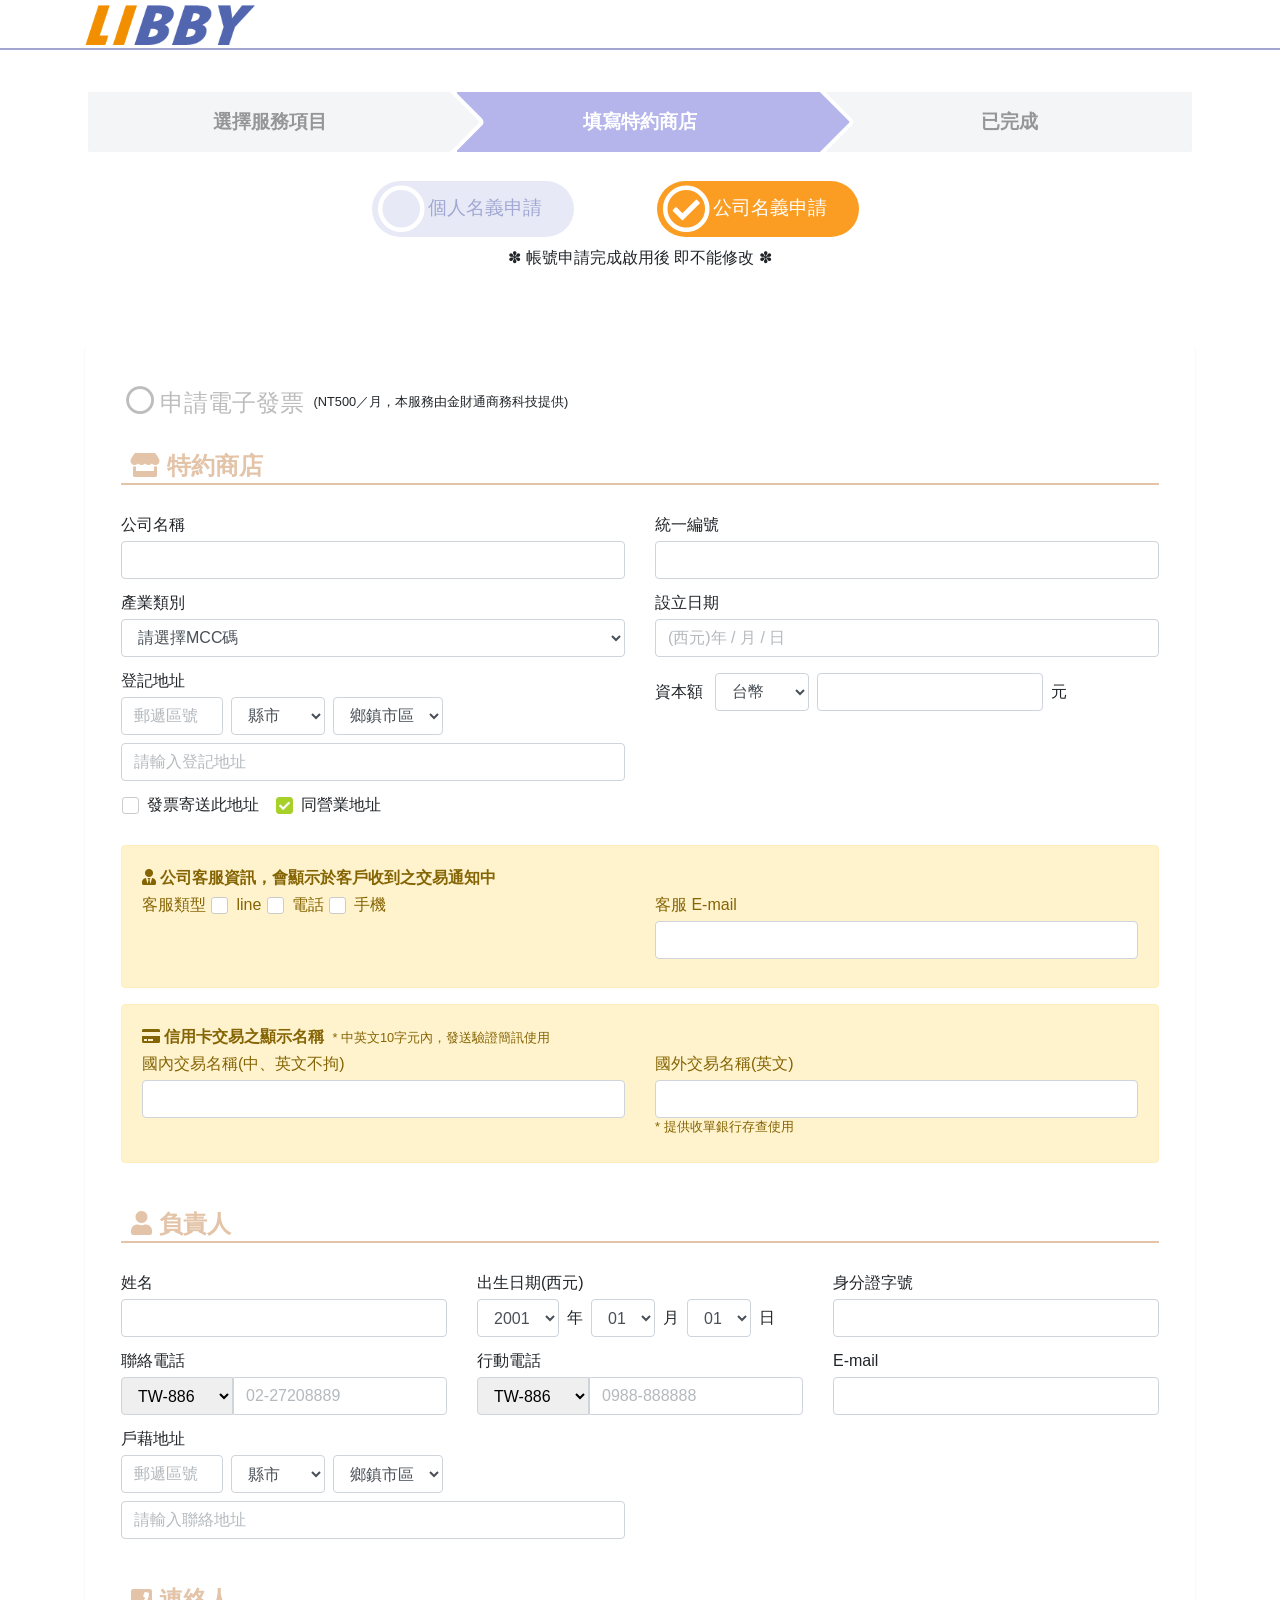
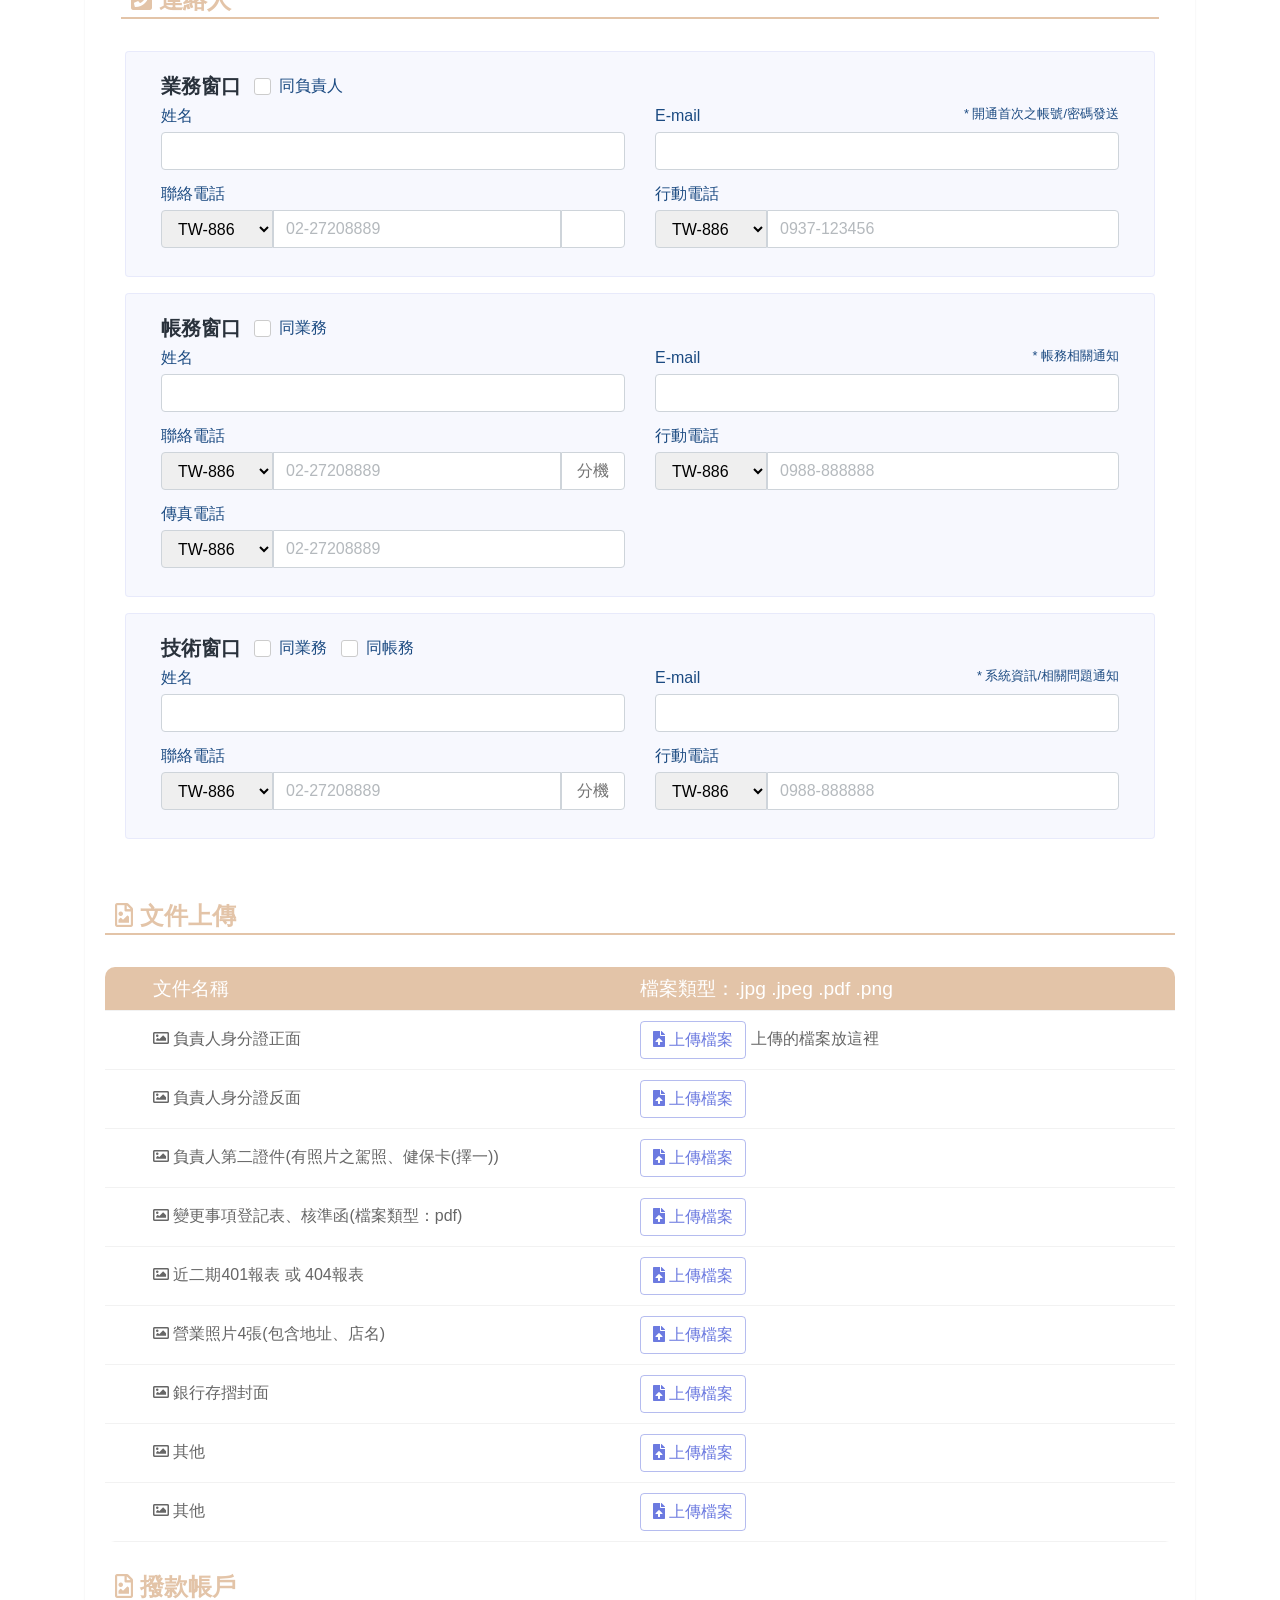
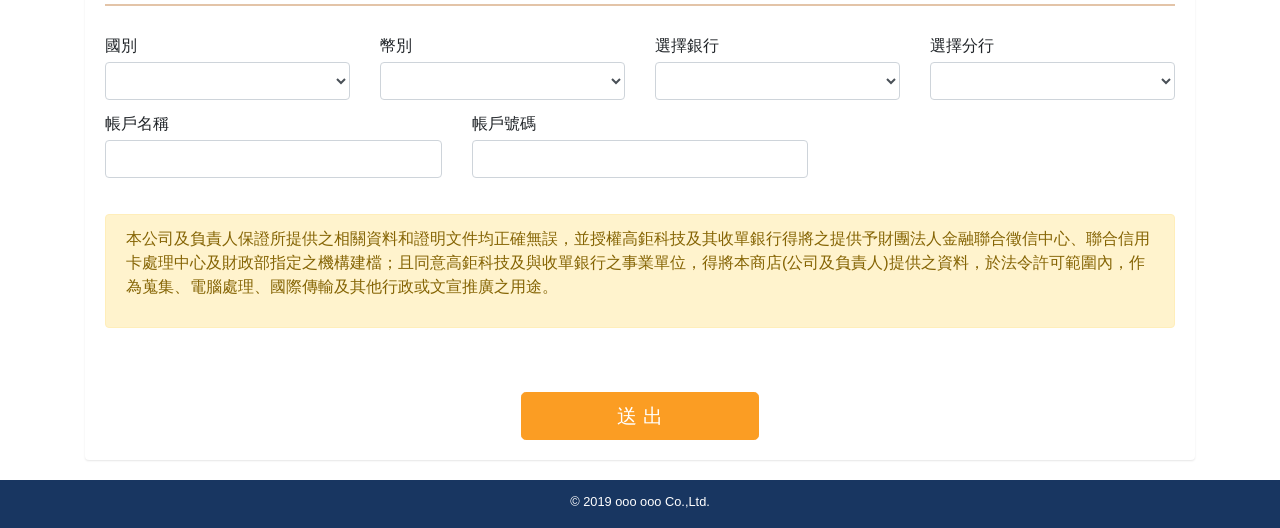
==== commit 1cba920c: "update" ====
--- a/index.html
+++ b/index.html
@@ -15,19 +15,19 @@
         integrity="sha384-9gVQ4dYFwwWSjIDZnLEWnxCjeSWFphJiwGPXr1jddIhOegiu1FwO5qRGvFXOdJZ4" crossorigin="anonymous">
     <link rel="stylesheet" href="https://use.fontawesome.com/releases/v5.0.10/css/all.css"
         integrity="sha384-+d0P83n9kaQMCwj8F4RJB66tzIwOKmrdb46+porD/OvrJ+37WqIM7UoBtwHO6Nlg" crossorigin="anonymous">
-    <!-- <link rel="stylesheet" href="./js/jquery-editable-select/jquery-editable-select.css"> -->
     <link rel="stylesheet" href="./css/storedate.css">
 </head>
 
 <body>
-    <div class="container-fluid nav-top">
+    <div class="w-100 nav-top">
         <nav class="container">
-            <div class="row col">
-                <a href="https://www.mypay.com.tw" target="_black"><img src="./images/logo_LIBBY.png" alt=""></a>
+            <div class="row">
+                <div class="col text-sm-left text-center">
+                <a href="#" target="_black"><img src="./images/logo_LIBBY.png" alt=""></a>
+                </div>
             </div>
         </nav>
     </div>
-    <!-- <div class="container-fluid"> -->
     <div class="container">
         <div class="row">
             <div class="col-md-12">
@@ -65,9 +65,8 @@
         </div>
     </div>
 
-    <!-- </div> -->
     <!--form-company begin-->
-    <div id="form_company" class="container-fluid bg-lightgray">
+    <div id="form_company" class="container-flui.bg-lightgray">
         <div class="container">
             <div class="row">
                 <div class="col-md-12 pt-md-5 pt-2">
@@ -893,369 +892,371 @@
                                 </div>
 
                                 <!--上傳檔案begin-->
-                                <div class="col-md-12">
-                                    <div class="titlebar">
-                                        <i class="far fa-file-image"></i> 文件上傳
+                                <div class="row">
+                                    <div class="col-md-12">
+                                        <div class="titlebar">
+                                            <i class="far fa-file-image"></i> 文件上傳
+                                        </div>
+                                        <div class="row">
+                                            <div class="col-md-12">
+                                                <div class="wrap_table_r">
+                                                    <div class="c_table">
+                                                        <div class="c_tr header">
+                                                            <div class="c_td">
+                                                                文件名稱
+                                                            </div>
+                                                            <div class="c_td">
+                                                                檔案類型：.jpg .jpeg .pdf .png
+                                                            </div>
+                                                        </div>
+                                                        <div class="c_tr">
+                                                            <div class="c_td">
+                                                                負責人身分證正面
+                                                            </div>
+                                                            <div class="c_td">
+                                                                <label class="uploadbutton">
+                                                                    <div class="button"><i class="fas fa-file-upload"></i>
+                                                                        上傳檔案</div>
+                                                                    <div class='input-file-text'>上傳的檔案放這裡</div>
+                                                                    <input class="input-file" type="file"
+                                                                        accept=".jpg, .jpeg ,.pdf ,.png ">
+                                                                </label>
+                                                            </div>
+                                                        </div>
+                                                        <div class="c_tr">
+                                                            <div class="c_td">
+                                                                負責人身分證反面
+                                                            </div>
+                                                            <div class="c_td">
+                                                                <label class="uploadbutton">
+                                                                    <div class="button"><i class="fas fa-file-upload"></i>
+                                                                        上傳檔案</div>
+                                                                    <div class='input-file-text'></div>
+                                                                    <input class="input-file" type="file"
+                                                                        accept=".jpg, .jpeg ,.pdf ,.png ">
+                                                                </label>
+                                                            </div>
+                                                        </div>
+                                                        <div class="c_tr">
+                                                            <div class="c_td">
+                                                                負責人第二證件(有照片之駕照、健保卡(擇一))
+                                                            </div>
+                                                            <div class="c_td">
+                                                                <label class="uploadbutton">
+                                                                    <div class="button"><i class="fas fa-file-upload"></i>
+                                                                        上傳檔案</div>
+                                                                    <div class='input-file-text'></div>
+                                                                    <input class="input-file" type="file"
+                                                                        accept=".jpg, .jpeg ,.pdf ,.png ">
+                                                                </label>
+                                                            </div>
+                                                        </div>
+                                                        <div class="c_tr">
+                                                            <div class="c_td">
+                                                                變更事項登記表、核準函(檔案類型：pdf)
+                                                            </div>
+                                                            <div class="c_td">
+                                                                <label class="uploadbutton">
+                                                                    <div class="button"><i class="fas fa-file-upload"></i>
+                                                                        上傳檔案</div>
+                                                                    <div class='input-file-text'></div>
+                                                                    <input class="input-file" type="file" accept=".pdf ">
+                                                                </label>
+                                                            </div>
+                                                        </div>
+                                                        <div class="c_tr">
+                                                            <div class="c_td">
+                                                                近二期401報表 或 404報表
+                                                            </div>
+                                                            <div class="c_td">
+                                                                <label class="uploadbutton">
+                                                                    <div class="button"><i class="fas fa-file-upload"></i>
+                                                                        上傳檔案</div>
+                                                                    <div class='input-file-text'></div>
+                                                                    <input class="input-file" type="file"
+                                                                        accept=".jpg, .jpeg ,.pdf ,.png " multiple>
+                                                                </label>
+                                                            </div>
+                                                        </div>
+                                                        <div class="c_tr">
+                                                            <div class="c_td">
+                                                                營業照片4張(包含地址、店名)
+                                                            </div>
+                                                            <div class="c_td">
+                                                                <label class="uploadbutton">
+                                                                    <div class="button"><i class="fas fa-file-upload"></i>
+                                                                        上傳檔案</div>
+                                                                    <div class='input-file-text'></div>
+                                                                    <input class="input-file" type="file"
+                                                                        accept=".jpg, .jpeg ,.pdf ,.png " multiple>
+                                                                </label>
+                                                            </div>
+                                                        </div>
+                                                        <div class="c_tr">
+                                                            <div class="c_td">
+                                                                銀行存摺封面
+                                                            </div>
+                                                            <div class="c_td">
+                                                                <label class="uploadbutton">
+                                                                    <div class="button"><i class="fas fa-file-upload"></i>
+                                                                        上傳檔案</div>
+                                                                    <div class='input-file-text'></div>
+                                                                    <input class="input-file" type="file"
+                                                                        accept=".jpg, .jpeg ,.pdf ,.png">
+                                                                </label>
+                                                            </div>
+                                                        </div>
+                                                        <div class="c_tr">
+                                                            <div class="c_td">
+                                                                其他
+                                                            </div>
+                                                            <div class="c_td">
+                                                                <label class="uploadbutton">
+                                                                    <div class="button"><i class="fas fa-file-upload"></i>
+                                                                        上傳檔案</div>
+                                                                    <div class='input-file-text'></div>
+                                                                    <input class="input-file" type="file"
+                                                                        accept=".jpg, .jpeg ,.pdf ,.png">
+                                                                </label>
+                                                            </div>
+                                                        </div>
+                                                        <div class="c_tr">
+                                                            <div class="c_td">
+                                                                其他
+                                                            </div>
+                                                            <div class="c_td">
+                                                                <label class="uploadbutton">
+                                                                    <div class="button"><i class="fas fa-file-upload"></i>
+                                                                        上傳檔案</div>
+                                                                    <div class='input-file-text'></div>
+                                                                    <input class="input-file" type="file"
+                                                                        accept=".jpg, .jpeg ,.pdf ,.png ">
+                                                                </label>
+                                                            </div>
+
+                                                        </div>
+                                                    </div>
+                                                </div>
+                                            </div>
+                                        </div>
                                     </div>
-                                    <div class="row">
-                                        <div class="col-md-12">
-                                            <div class="wrap_table_r">
-                                                <div class="c_table">
-                                                    <div class="c_tr header">
-                                                        <div class="c_td">
-                                                            文件名稱
-                                                        </div>
-                                                        <div class="c_td">
-                                                            檔案類型：.jpg .jpeg .pdf .png
-                                                        </div>
-                                                    </div>
-                                                    <div class="c_tr">
-                                                        <div class="c_td">
-                                                            負責人身分證正面
-                                                        </div>
-                                                        <div class="c_td">
-                                                            <label class="uploadbutton">
-                                                                <div class="button"><i class="fas fa-file-upload"></i>
-                                                                    上傳檔案</div>
-                                                                <div class='input-file-text'>上傳的檔案放這裡</div>
-                                                                <input class="input-file" type="file"
-                                                                    accept=".jpg, .jpeg ,.pdf ,.png ">
-                                                            </label>
-                                                        </div>
-                                                    </div>
-                                                    <div class="c_tr">
-                                                        <div class="c_td">
-                                                            負責人身分證反面
-                                                        </div>
-                                                        <div class="c_td">
-                                                            <label class="uploadbutton">
-                                                                <div class="button"><i class="fas fa-file-upload"></i>
-                                                                    上傳檔案</div>
-                                                                <div class='input-file-text'></div>
-                                                                <input class="input-file" type="file"
-                                                                    accept=".jpg, .jpeg ,.pdf ,.png ">
-                                                            </label>
-                                                        </div>
-                                                    </div>
-                                                    <div class="c_tr">
-                                                        <div class="c_td">
-                                                            負責人第二證件(有照片之駕照、健保卡(擇一))
-                                                        </div>
-                                                        <div class="c_td">
-                                                            <label class="uploadbutton">
-                                                                <div class="button"><i class="fas fa-file-upload"></i>
-                                                                    上傳檔案</div>
-                                                                <div class='input-file-text'></div>
-                                                                <input class="input-file" type="file"
-                                                                    accept=".jpg, .jpeg ,.pdf ,.png ">
-                                                            </label>
-                                                        </div>
-                                                    </div>
-                                                    <div class="c_tr">
-                                                        <div class="c_td">
-                                                            變更事項登記表、核準函(檔案類型：pdf)
-                                                        </div>
-                                                        <div class="c_td">
-                                                            <label class="uploadbutton">
-                                                                <div class="button"><i class="fas fa-file-upload"></i>
-                                                                    上傳檔案</div>
-                                                                <div class='input-file-text'></div>
-                                                                <input class="input-file" type="file" accept=".pdf ">
-                                                            </label>
-                                                        </div>
-                                                    </div>
-                                                    <div class="c_tr">
-                                                        <div class="c_td">
-                                                            近二期401報表 或 404報表
-                                                        </div>
-                                                        <div class="c_td">
-                                                            <label class="uploadbutton">
-                                                                <div class="button"><i class="fas fa-file-upload"></i>
-                                                                    上傳檔案</div>
-                                                                <div class='input-file-text'></div>
-                                                                <input class="input-file" type="file"
-                                                                    accept=".jpg, .jpeg ,.pdf ,.png " multiple>
-                                                            </label>
-                                                        </div>
-                                                    </div>
-                                                    <div class="c_tr">
-                                                        <div class="c_td">
-                                                            營業照片4張(包含地址、店名)
-                                                        </div>
-                                                        <div class="c_td">
-                                                            <label class="uploadbutton">
-                                                                <div class="button"><i class="fas fa-file-upload"></i>
-                                                                    上傳檔案</div>
-                                                                <div class='input-file-text'></div>
-                                                                <input class="input-file" type="file"
-                                                                    accept=".jpg, .jpeg ,.pdf ,.png " multiple>
-                                                            </label>
-                                                        </div>
-                                                    </div>
-                                                    <div class="c_tr">
-                                                        <div class="c_td">
-                                                            銀行存摺封面
-                                                        </div>
-                                                        <div class="c_td">
-                                                            <label class="uploadbutton">
-                                                                <div class="button"><i class="fas fa-file-upload"></i>
-                                                                    上傳檔案</div>
-                                                                <div class='input-file-text'></div>
-                                                                <input class="input-file" type="file"
-                                                                    accept=".jpg, .jpeg ,.pdf ,.png">
-                                                            </label>
-                                                        </div>
-                                                    </div>
-                                                    <div class="c_tr">
-                                                        <div class="c_td">
-                                                            其他
-                                                        </div>
-                                                        <div class="c_td">
-                                                            <label class="uploadbutton">
-                                                                <div class="button"><i class="fas fa-file-upload"></i>
-                                                                    上傳檔案</div>
-                                                                <div class='input-file-text'></div>
-                                                                <input class="input-file" type="file"
-                                                                    accept=".jpg, .jpeg ,.pdf ,.png">
-                                                            </label>
-                                                        </div>
-                                                    </div>
-                                                    <div class="c_tr">
-                                                        <div class="c_td">
-                                                            其他
-                                                        </div>
-                                                        <div class="c_td">
-                                                            <label class="uploadbutton">
-                                                                <div class="button"><i class="fas fa-file-upload"></i>
-                                                                    上傳檔案</div>
-                                                                <div class='input-file-text'></div>
-                                                                <input class="input-file" type="file"
-                                                                    accept=".jpg, .jpeg ,.pdf ,.png ">
-                                                            </label>
-                                                        </div>
-
-                                                    </div>
-                                                </div>
+                                    <!--上傳檔案end-->
+                                    <div class="col-md-12">
+                                        <div class="titlebar">
+                                            <i class="far fa-file-image"></i> 撥款帳戶
+                                        </div>
+                                        <div class="row">
+                                            <div class="col-6 col-md-3">
+                                                <div class="form-group">
+                                                    <label for="allot_bank_country">國別</label>
+                                                    <select id="allot_bank_country" name="allot_bank_country"
+                                                        class="form-control">
+                                                        <option selected value=""></option>
+                                                        <option value="">中華民國</option>
+                                                        <option value="">香港</option>
+                                                    </select>
+                                                </div>
+                                            </div>
+                                            <div class="col-6 col-md-3">
+                                                <div class="form-group">
+                                                    <label for="allot_bank_currency">幣別</label>
+                                                    <select id="allot_bank_currency" name="allot_bank_currency"
+                                                        class="form-control">
+                                                        <option selected value=""></option>
+                                                        <option value="NTD">台幣</option>
+                                                        <option value="USD">美元</option>
+                                                        <option value="CNY">人民幣</option>
+                                                        <option value="HKD">港幣</option>
+                                                        <option value="JPY">日圓</option>
+                                                        <option value="EUR">歐元</option>
+                                                    </select>
+                                                </div>
+                                            </div>
+                                            <div class="col-6 col-md-3">
+                                                <div class="form-group">
+                                                    <label for="allot_bank_name_1">選擇銀行</label>
+                                                    <select class="form-control" id="allot_bank_name_1"
+                                                        name="allot_bank_name_1" tabindex="-1" aria-hidden="true">
+                                                        <option selected value=""></option>
+                                                        <option value="1">000 中央銀行</option>
+                                                        <option value="2">004 臺灣銀行</option>
+                                                        <option value="3">005 土地銀行</option>
+                                                        <option value="4">006 合作金庫</option>
+                                                        <option value="5">007 第一銀行</option>
+                                                        <option value="6">008 華南銀行</option>
+                                                        <option value="7">009 彰化銀行</option>
+                                                        <option value="8">011 上海銀行</option>
+                                                        <option value="9">012 台北富邦</option>
+                                                        <option value="10">013 國泰世華</option>
+                                                        <option value="11">016 高雄銀行</option>
+                                                        <option value="12">017 兆豐銀行</option>
+                                                        <option value="13">018 農業金庫</option>
+                                                        <option value="14">020 日商瑞穗銀行</option>
+                                                        <option value="15">021 花旗銀行</option>
+                                                        <option value="16">022 美國銀行</option>
+                                                        <option value="17">023 盤谷銀行</option>
+                                                        <option value="18">025 首都銀行</option>
+                                                        <option value="19">029 新加坡大華銀行</option>
+                                                        <option value="20">030 美商道富銀行</option>
+                                                        <option value="21">039 澳盛銀行</option>
+                                                        <option value="22">048 王道銀行</option>
+                                                        <option value="23">050 臺灣企銀</option>
+                                                        <option value="24">052 渣打銀行</option>
+                                                        <option value="25">053 台中銀行</option>
+                                                        <option value="26">054 京城銀行</option>
+                                                        <option value="27">060 兆豐票券</option>
+                                                        <option value="28">061 中華票券</option>
+                                                        <option value="29">062 國際票券</option>
+                                                        <option value="30">066 萬通票券</option>
+                                                        <option value="31">072 德意志銀行</option>
+                                                        <option value="32">075 東亞銀行</option>
+                                                        <option value="33">076 摩根大通銀行</option>
+                                                        <option value="34">081 滙豐銀行</option>
+                                                        <option value="35">082 巴黎銀行</option>
+                                                        <option value="36">085 新加坡華僑銀行</option>
+                                                        <option value="37">086 東方匯理銀行</option>
+                                                        <option value="38">092 瑞士銀行</option>
+                                                        <option value="39">093 安智銀行</option>
+                                                        <option value="40">098 三菱東京日聯銀行</option>
+                                                        <option value="41">101 瑞興銀行</option>
+                                                        <option value="42">102 華泰銀行</option>
+                                                        <option value="43">103 新光銀行</option>
+                                                        <option value="44">104 台北五信</option>
+                                                        <option value="45">108 陽信銀行</option>
+                                                        <option value="46">114 基隆一信</option>
+                                                        <option value="47">115 基隆二信</option>
+                                                        <option value="48">118 板信銀行</option>
+                                                        <option value="49">119 淡水一信</option>
+                                                        <option value="50">120 淡水信合社</option>
+                                                        <option value="51">124 宜蘭信合社</option>
+                                                        <option value="52">127 桃園信合社</option>
+                                                        <option value="53">130 新竹一信</option>
+                                                        <option value="54">132 新竹三信</option>
+                                                        <option value="55">146 台中二信</option>
+                                                        <option value="56">147 三信銀行</option>
+                                                        <option value="57">158 彰化一信</option>
+                                                        <option value="58">161 彰化五信</option>
+                                                        <option value="59">162 彰化六信</option>
+                                                        <option value="60">163 彰化十信</option>
+                                                        <option value="61">165 鹿港信合社</option>
+                                                        <option value="62">178 嘉義三信</option>
+                                                        <option value="63">188 台南三信</option>
+                                                        <option value="64">204 高雄三信</option>
+                                                        <option value="65">215 花蓮一信</option>
+                                                        <option value="66">216 花蓮二信</option>
+                                                        <option value="67">222 澎湖一信</option>
+                                                        <option value="68">223 澎湖二信</option>
+                                                        <option value="69">224 金門信合社</option>
+                                                        <option value="70">321 三井住友銀行</option>
+                                                        <option value="71">372 大慶票券</option>
+                                                        <option value="72">380 中國銀行</option>
+                                                        <option value="73">381 交通銀行</option>
+                                                        <option value="74">382 中國建設銀行</option>
+                                                        <option value="75">503 基隆漁會</option>
+                                                        <option value="76">504 瑞芳/萬里漁會</option>
+                                                        <option value="77">505 頭城/蘇澳漁會</option>
+                                                        <option value="78">506 桃園漁會</option>
+                                                        <option value="79">507 新竹漁會</option>
+                                                        <option value="80">512 雲林區漁會</option>
+                                                        <option value="81">515 嘉義區漁會</option>
+                                                        <option value="82">517 南市區漁會</option>
+                                                        <option value="83">518 南縣區漁會</option>
+                                                        <option value="84">520 小港區漁會；高雄區漁會</option>
+                                                        <option value="85">521 彌陀/永安/興達港/林園區漁會</option>
+                                                        <option value="86">523 東港/琉球/林邊區漁會</option>
+                                                        <option value="87">524 新港區漁會</option>
+                                                        <option value="88">525 澎湖區漁會</option>
+                                                        <option value="89">603 基隆地區農會</option>
+                                                        <option value="90">605 高雄市農會</option>
+                                                        <option value="91">606 新北市農會</option>
+                                                        <option value="92">607 宜蘭地區農會</option>
+                                                        <option value="93">608 桃園地區農會</option>
+                                                        <option value="94">609 中華民國農會</option>
+                                                        <option value="95">610 新竹地區農會</option>
+                                                        <option value="96">611 後龍農會</option>
+                                                        <option value="97">612 豐原市農會；神岡鄉農會</option>
+                                                        <option value="98">613 名間/集集農會</option>
+                                                        <option value="99">614 彰化地區農會</option>
+                                                        <option value="100">616 雲林地區農會</option>
+                                                        <option value="101">617 嘉義地區農會</option>
+                                                        <option value="102">618 台南地區農會</option>
+                                                        <option value="103">619 高雄地區農會</option>
+                                                        <option value="104">620 屏東地區農會</option>
+                                                        <option value="105">621 花蓮地區農會</option>
+                                                        <option value="106">622 台東地區農會</option>
+                                                        <option value="107">623 台北市農會</option>
+                                                        <option value="108">624 澎湖農會</option>
+                                                        <option value="109">625 台中市農會</option>
+                                                        <option value="110">627 連江縣農會</option>
+                                                        <option value="111">700 中華郵政</option>
+                                                        <option value="112">803 聯邦銀行</option>
+                                                        <option value="113">805 遠東銀行</option>
+                                                        <option value="114">806 元大銀行</option>
+                                                        <option value="115">807 永豐銀行</option>
+                                                        <option value="116">808 玉山銀行</option>
+                                                        <option value="117">809 凱基銀行</option>
+                                                        <option value="118">810 星展銀行</option>
+                                                        <option value="119">812 台新銀行</option>
+                                                        <option value="120">814 大眾銀行</option>
+                                                        <option value="121">815 日盛銀行</option>
+                                                        <option value="122">816 安泰銀行</option>
+                                                        <option value="123">822 中國信託</option>
+                                                        <option value="124">901 大里市農會</option>
+                                                        <option value="125">903 汐止農會</option>
+                                                        <option value="126">904 新莊農會</option>
+                                                        <option value="127">910 聯資中心</option>
+                                                        <option value="128">912 冬山農會</option>
+                                                        <option value="129">916 草屯農會</option>
+                                                        <option value="130">922 臺南農會</option>
+                                                        <option value="132">928 板橋農會</option>
+                                                        <option value="133">951 北農中心</option>
+                                                        <option value="134">952 南部地區農漁會</option>
+                                                        <option value="136">954 中部地區農漁會</option>
+                                                        <option value="137">995 關貿網路</option>
+                                                        <option value="138">996 財政部國庫署</option>
+                                                        <option value="139">997 南資中心</option>
+                                                        <option value="141">510 農金資中心</option>
+                                                        <option value="142">960 台灣樂天</option>
+                                                        <option value="143">975 美國運通</option>
+                                                        <option value="144">978 台灣永旺</option>
+                                                    </select>
+                                                </div>
+                                            </div>
+                                            <div class="col-6 col-md-3">
+                                                <div class="form-group">
+                                                    <label for="allot_bank_ext_1">選擇分行</label>
+                                                    <select class="form-control" id="allot_bank_ext_1"
+                                                        name="allot_bank_ext_1" tabindex="-1" aria-hidden="true">
+                                                        <option value="0" selected="selected"></option>
+                                                        <option value="2">0022 國庫局</option>
+                                                    </select>
+                                                </div>
+                                            </div>
+                                        </div>
+                                        <div class="row mb-md-3">
+                                            <div class="col-md-4">
+                                                <div class="form-group"> <label for="allot_bank_idname">帳戶名稱</label> <input
+                                                        id="allot_bank_idname" name="allot_bank_idname" type="text"
+                                                        class="form-control"></div>
+                                            </div>
+                                            <div class="col-md-4">
+                                                <div class="form-group"> <label for="allot_bank_id">帳戶號碼</label> <input
+                                                        id="allot_bank_id" name="allot_bank_id" type="text"
+                                                        class="form-control"></div>
+                                            </div>
+                                            <div class="col-md-4">
+                                                <div class="form-group collapse"> <label>SwiftCode</label> <input
+                                                        id="allot_bank_swift_code" name="allot_bank_swift_code" type="text"
+                                                        class="form-control"></div>
                                             </div>
                                         </div>
                                     </div>
-                                </div>
-                                <!--上傳檔案end-->
-                                <div class="col-md-12">
-                                    <div class="titlebar">
-                                        <i class="far fa-file-image"></i> 撥款帳戶
-                                    </div>
-                                    <div class="row">
-                                        <div class="col-6 col-md-3">
-                                            <div class="form-group">
-                                                <label for="allot_bank_country">國別</label>
-                                                <select id="allot_bank_country" name="allot_bank_country"
-                                                    class="form-control">
-                                                    <option selected value=""></option>
-                                                    <option value="">中華民國</option>
-                                                    <option value="">香港</option>
-                                                </select>
-                                            </div>
-                                        </div>
-                                        <div class="col-6 col-md-3">
-                                            <div class="form-group">
-                                                <label for="allot_bank_currency">幣別</label>
-                                                <select id="allot_bank_currency" name="allot_bank_currency"
-                                                    class="form-control">
-                                                    <option selected value=""></option>
-                                                    <option value="NTD">台幣</option>
-                                                    <option value="USD">美元</option>
-                                                    <option value="CNY">人民幣</option>
-                                                    <option value="HKD">港幣</option>
-                                                    <option value="JPY">日圓</option>
-                                                    <option value="EUR">歐元</option>
-                                                </select>
-                                            </div>
-                                        </div>
-                                        <div class="col-6 col-md-3">
-                                            <div class="form-group">
-                                                <label for="allot_bank_name_1">選擇銀行</label>
-                                                <select class="form-control" id="allot_bank_name_1"
-                                                    name="allot_bank_name_1" tabindex="-1" aria-hidden="true">
-                                                    <option selected value=""></option>
-                                                    <option value="1">000 中央銀行</option>
-                                                    <option value="2">004 臺灣銀行</option>
-                                                    <option value="3">005 土地銀行</option>
-                                                    <option value="4">006 合作金庫</option>
-                                                    <option value="5">007 第一銀行</option>
-                                                    <option value="6">008 華南銀行</option>
-                                                    <option value="7">009 彰化銀行</option>
-                                                    <option value="8">011 上海銀行</option>
-                                                    <option value="9">012 台北富邦</option>
-                                                    <option value="10">013 國泰世華</option>
-                                                    <option value="11">016 高雄銀行</option>
-                                                    <option value="12">017 兆豐銀行</option>
-                                                    <option value="13">018 農業金庫</option>
-                                                    <option value="14">020 日商瑞穗銀行</option>
-                                                    <option value="15">021 花旗銀行</option>
-                                                    <option value="16">022 美國銀行</option>
-                                                    <option value="17">023 盤谷銀行</option>
-                                                    <option value="18">025 首都銀行</option>
-                                                    <option value="19">029 新加坡大華銀行</option>
-                                                    <option value="20">030 美商道富銀行</option>
-                                                    <option value="21">039 澳盛銀行</option>
-                                                    <option value="22">048 王道銀行</option>
-                                                    <option value="23">050 臺灣企銀</option>
-                                                    <option value="24">052 渣打銀行</option>
-                                                    <option value="25">053 台中銀行</option>
-                                                    <option value="26">054 京城銀行</option>
-                                                    <option value="27">060 兆豐票券</option>
-                                                    <option value="28">061 中華票券</option>
-                                                    <option value="29">062 國際票券</option>
-                                                    <option value="30">066 萬通票券</option>
-                                                    <option value="31">072 德意志銀行</option>
-                                                    <option value="32">075 東亞銀行</option>
-                                                    <option value="33">076 摩根大通銀行</option>
-                                                    <option value="34">081 滙豐銀行</option>
-                                                    <option value="35">082 巴黎銀行</option>
-                                                    <option value="36">085 新加坡華僑銀行</option>
-                                                    <option value="37">086 東方匯理銀行</option>
-                                                    <option value="38">092 瑞士銀行</option>
-                                                    <option value="39">093 安智銀行</option>
-                                                    <option value="40">098 三菱東京日聯銀行</option>
-                                                    <option value="41">101 瑞興銀行</option>
-                                                    <option value="42">102 華泰銀行</option>
-                                                    <option value="43">103 新光銀行</option>
-                                                    <option value="44">104 台北五信</option>
-                                                    <option value="45">108 陽信銀行</option>
-                                                    <option value="46">114 基隆一信</option>
-                                                    <option value="47">115 基隆二信</option>
-                                                    <option value="48">118 板信銀行</option>
-                                                    <option value="49">119 淡水一信</option>
-                                                    <option value="50">120 淡水信合社</option>
-                                                    <option value="51">124 宜蘭信合社</option>
-                                                    <option value="52">127 桃園信合社</option>
-                                                    <option value="53">130 新竹一信</option>
-                                                    <option value="54">132 新竹三信</option>
-                                                    <option value="55">146 台中二信</option>
-                                                    <option value="56">147 三信銀行</option>
-                                                    <option value="57">158 彰化一信</option>
-                                                    <option value="58">161 彰化五信</option>
-                                                    <option value="59">162 彰化六信</option>
-                                                    <option value="60">163 彰化十信</option>
-                                                    <option value="61">165 鹿港信合社</option>
-                                                    <option value="62">178 嘉義三信</option>
-                                                    <option value="63">188 台南三信</option>
-                                                    <option value="64">204 高雄三信</option>
-                                                    <option value="65">215 花蓮一信</option>
-                                                    <option value="66">216 花蓮二信</option>
-                                                    <option value="67">222 澎湖一信</option>
-                                                    <option value="68">223 澎湖二信</option>
-                                                    <option value="69">224 金門信合社</option>
-                                                    <option value="70">321 三井住友銀行</option>
-                                                    <option value="71">372 大慶票券</option>
-                                                    <option value="72">380 中國銀行</option>
-                                                    <option value="73">381 交通銀行</option>
-                                                    <option value="74">382 中國建設銀行</option>
-                                                    <option value="75">503 基隆漁會</option>
-                                                    <option value="76">504 瑞芳/萬里漁會</option>
-                                                    <option value="77">505 頭城/蘇澳漁會</option>
-                                                    <option value="78">506 桃園漁會</option>
-                                                    <option value="79">507 新竹漁會</option>
-                                                    <option value="80">512 雲林區漁會</option>
-                                                    <option value="81">515 嘉義區漁會</option>
-                                                    <option value="82">517 南市區漁會</option>
-                                                    <option value="83">518 南縣區漁會</option>
-                                                    <option value="84">520 小港區漁會；高雄區漁會</option>
-                                                    <option value="85">521 彌陀/永安/興達港/林園區漁會</option>
-                                                    <option value="86">523 東港/琉球/林邊區漁會</option>
-                                                    <option value="87">524 新港區漁會</option>
-                                                    <option value="88">525 澎湖區漁會</option>
-                                                    <option value="89">603 基隆地區農會</option>
-                                                    <option value="90">605 高雄市農會</option>
-                                                    <option value="91">606 新北市農會</option>
-                                                    <option value="92">607 宜蘭地區農會</option>
-                                                    <option value="93">608 桃園地區農會</option>
-                                                    <option value="94">609 中華民國農會</option>
-                                                    <option value="95">610 新竹地區農會</option>
-                                                    <option value="96">611 後龍農會</option>
-                                                    <option value="97">612 豐原市農會；神岡鄉農會</option>
-                                                    <option value="98">613 名間/集集農會</option>
-                                                    <option value="99">614 彰化地區農會</option>
-                                                    <option value="100">616 雲林地區農會</option>
-                                                    <option value="101">617 嘉義地區農會</option>
-                                                    <option value="102">618 台南地區農會</option>
-                                                    <option value="103">619 高雄地區農會</option>
-                                                    <option value="104">620 屏東地區農會</option>
-                                                    <option value="105">621 花蓮地區農會</option>
-                                                    <option value="106">622 台東地區農會</option>
-                                                    <option value="107">623 台北市農會</option>
-                                                    <option value="108">624 澎湖農會</option>
-                                                    <option value="109">625 台中市農會</option>
-                                                    <option value="110">627 連江縣農會</option>
-                                                    <option value="111">700 中華郵政</option>
-                                                    <option value="112">803 聯邦銀行</option>
-                                                    <option value="113">805 遠東銀行</option>
-                                                    <option value="114">806 元大銀行</option>
-                                                    <option value="115">807 永豐銀行</option>
-                                                    <option value="116">808 玉山銀行</option>
-                                                    <option value="117">809 凱基銀行</option>
-                                                    <option value="118">810 星展銀行</option>
-                                                    <option value="119">812 台新銀行</option>
-                                                    <option value="120">814 大眾銀行</option>
-                                                    <option value="121">815 日盛銀行</option>
-                                                    <option value="122">816 安泰銀行</option>
-                                                    <option value="123">822 中國信託</option>
-                                                    <option value="124">901 大里市農會</option>
-                                                    <option value="125">903 汐止農會</option>
-                                                    <option value="126">904 新莊農會</option>
-                                                    <option value="127">910 聯資中心</option>
-                                                    <option value="128">912 冬山農會</option>
-                                                    <option value="129">916 草屯農會</option>
-                                                    <option value="130">922 臺南農會</option>
-                                                    <option value="132">928 板橋農會</option>
-                                                    <option value="133">951 北農中心</option>
-                                                    <option value="134">952 南部地區農漁會</option>
-                                                    <option value="136">954 中部地區農漁會</option>
-                                                    <option value="137">995 關貿網路</option>
-                                                    <option value="138">996 財政部國庫署</option>
-                                                    <option value="139">997 南資中心</option>
-                                                    <option value="141">510 農金資中心</option>
-                                                    <option value="142">960 台灣樂天</option>
-                                                    <option value="143">975 美國運通</option>
-                                                    <option value="144">978 台灣永旺</option>
-                                                </select>
-                                            </div>
-                                        </div>
-                                        <div class="col-6 col-md-3">
-                                            <div class="form-group">
-                                                <label for="allot_bank_ext_1">選擇分行</label>
-                                                <select class="form-control" id="allot_bank_ext_1"
-                                                    name="allot_bank_ext_1" tabindex="-1" aria-hidden="true">
-                                                    <option value="0" selected="selected"></option>
-                                                    <option value="2">0022 國庫局</option>
-                                                </select>
-                                            </div>
-                                        </div>
-                                    </div>
-                                    <div class="row mb-md-3">
-                                        <div class="col-md-4">
-                                            <div class="form-group"> <label for="allot_bank_idname">帳戶名稱</label> <input
-                                                    id="allot_bank_idname" name="allot_bank_idname" type="text"
-                                                    class="form-control"></div>
-                                        </div>
-                                        <div class="col-md-4">
-                                            <div class="form-group"> <label for="allot_bank_id">帳戶號碼</label> <input
-                                                    id="allot_bank_id" name="allot_bank_id" type="text"
-                                                    class="form-control"></div>
-                                        </div>
-                                        <div class="col-md-4">
-                                            <div class="form-group collapse"> <label>SwiftCode</label> <input
-                                                    id="allot_bank_swift_code" name="allot_bank_swift_code" type="text"
-                                                    class="form-control"></div>
-                                        </div>
-                                    </div>
-                                </div>
-                                <!--說明-->
-                                <div class="col-md-12 mt-1">
-                                    <div class="alert alert-warning">
-                                        <p>本公司及負責人保證所提供之相關資料和證明文件均正確無誤，並授權高鉅科技及其收單銀行得將之提供予財團法人金融聯合徵信中心、聯合信用卡處理中心及財政部指定之機構建檔；且同意高鉅科技及與收單銀行之事業單位，得將本商店(公司及負責人)提供之資料，於法令許可範圍內，作為蒐集、電腦處理、國際傳輸及其他行政或文宣推廣之用途。
-                                        </p>
+                                    <!--說明-->
+                                    <div class="col-md-12 mt-1">
+                                        <div class="alert alert-warning">
+                                            <p>本公司及負責人保證所提供之相關資料和證明文件均正確無誤，並授權高鉅科技及其收單銀行得將之提供予財團法人金融聯合徵信中心、聯合信用卡處理中心及財政部指定之機構建檔；且同意高鉅科技及與收單銀行之事業單位，得將本商店(公司及負責人)提供之資料，於法令許可範圍內，作為蒐集、電腦處理、國際傳輸及其他行政或文宣推廣之用途。
+                                            </p>
+                                        </div>
                                     </div>
                                 </div>
                                 <div class="mt-5 d-flex justify-content-center">
@@ -1274,7 +1275,7 @@
     <!--form-company end-->
 
     <!--form-oneself begin-->
-    <div id="form_oneself" class="container-fluid bg-lightgray collapse">
+    <div id="form_oneself" class="bg-lightgray collapse">
         <div class="container">
             <div class="row">
                 <div class="col-md-12 pt-md-5 pt-2">
@@ -1797,343 +1798,346 @@
                                 </div>
 
                                 <!--上傳檔案begin-->
-                                <div class="col-md-12">
-                                    <div class="titlebar">
-                                        <i class="far fa-file-image"></i> 文件上傳
+                                <div class="row">
+                                    <div class="col-md-12">
+                                        <div class="titlebar">
+                                            <i class="far fa-file-image"></i> 文件上傳
+                                        </div>
+                                        <div class="row">
+                                            <div class="col-md-12">
+                                                <div class="wrap_table_r">
+                                                    <div class="c_table">
+                                                        <div class="c_tr header">
+                                                            <div class="c_td">
+                                                                文件名稱
+                                                            </div>
+                                                            <div class="c_td">
+                                                                檔案類型：.jpg .jpeg .pdf .png
+                                                            </div>
+                                                        </div>
+                                                        <div class="c_tr">
+                                                            <div class="c_td">
+                                                                負責人身分證正面
+                                                            </div>
+                                                            <div class="c_td">
+                                                                <label class="uploadbutton">
+                                                                    <div class="button"><i class="fas fa-file-upload"></i>
+                                                                        上傳檔案</div>
+                                                                    <div class='input-file-text'>上傳檔案顯示區</div>
+                                                                    <input class="input-file" type="file"
+                                                                        accept=".jpg, .jpeg ,.pdf ,.png ">
+                                                                </label>
+                                                            </div>
+                                                        </div>
+                                                        <div class="c_tr">
+                                                            <div class="c_td">
+                                                                負責人身分證反面
+                                                            </div>
+                                                            <div class="c_td">
+                                                                <label class="uploadbutton">
+                                                                    <div class="button"><i class="fas fa-file-upload"></i>
+                                                                        上傳檔案</div>
+                                                                    <div class='input-file-text'></div>
+                                                                    <input class="input-file" type="file"
+                                                                        accept=".jpg, .jpeg ,.pdf ,.png ">
+                                                                </label>
+                                                            </div>
+                                                        </div>
+                                                        <div class="c_tr">
+                                                            <div class="c_td">
+                                                                負責人第二證件(有照片之駕照、健保卡(擇一))
+                                                            </div>
+                                                            <div class="c_td">
+                                                                <label class="uploadbutton">
+                                                                    <div class="button"><i class="fas fa-file-upload"></i>
+                                                                        上傳檔案</div>
+                                                                    <div class='input-file-text'></div>
+                                                                    <input class="input-file" type="file"
+                                                                        accept=".jpg, .jpeg ,.pdf ,.png ">
+                                                                </label>
+                                                            </div>
+                                                        </div>
+                                                        <div class="c_tr">
+                                                            <div class="c_td">
+                                                                營業照片4張(包含地址、店名)
+                                                            </div>
+                                                            <div class="c_td">
+                                                                <label class="uploadbutton">
+                                                                    <div class="button"><i class="fas fa-file-upload"></i>
+                                                                        上傳檔案</div>
+                                                                    <div class='input-file-text'></div>
+                                                                    <input class="input-file" type="file"
+                                                                        accept=".jpg, .jpeg ,.pdf ,.png" multiple>
+                                                                </label>
+                                                            </div>
+                                                        </div>
+                                                        <div class="c_tr">
+                                                            <div class="c_td">
+                                                                銀行存摺封面影本
+                                                            </div>
+                                                            <div class="c_td">
+                                                                <label class="uploadbutton">
+                                                                    <div class="button"><i class="fas fa-file-upload"></i>
+                                                                        上傳檔案</div>
+                                                                    <div class='input-file-text'></div>
+                                                                    <input class="input-file" type="file"
+                                                                        accept=".jpg, .jpeg ,.pdf ,.png">
+                                                                </label>
+                                                            </div>
+                                                        </div>
+                                                        <div class="c_tr">
+                                                            <div class="c_td">
+                                                                其他
+                                                            </div>
+                                                            <div class="c_td">
+                                                                <label class="uploadbutton">
+                                                                    <div class="button"><i class="fas fa-file-upload"></i>
+                                                                        上傳檔案</div>
+                                                                    <div class='input-file-text'></div>
+                                                                    <input class="input-file" type="file"
+                                                                        accept=".jpg, .jpeg ,.pdf ,.png">
+                                                                </label>
+                                                            </div>
+                                                        </div>
+                                                        <div class="c_tr">
+                                                            <div class="c_td">
+                                                                其他
+                                                            </div>
+                                                            <div class="c_td">
+                                                                <label class="uploadbutton">
+                                                                    <div class="button"><i class="fas fa-file-upload"></i>
+                                                                        上傳檔案</div>
+                                                                    <div class='input-file-text'></div>
+                                                                    <input class="input-file" type="file"
+                                                                        accept=".jpg, .jpeg ,.pdf ,.png ">
+                                                                </label>
+                                                            </div>
+
+                                                        </div>
+                                                    </div>
+                                                </div>
+                                            </div>
+                                        </div>
                                     </div>
-                                    <div class="row">
-                                        <div class="col-md-12">
-                                            <div class="wrap_table_r">
-                                                <div class="c_table">
-                                                    <div class="c_tr header">
-                                                        <div class="c_td">
-                                                            文件名稱
-                                                        </div>
-                                                        <div class="c_td">
-                                                            檔案類型：.jpg .jpeg .pdf .png
-                                                        </div>
-                                                    </div>
-                                                    <div class="c_tr">
-                                                        <div class="c_td">
-                                                            負責人身分證正面
-                                                        </div>
-                                                        <div class="c_td">
-                                                            <label class="uploadbutton">
-                                                                <div class="button"><i class="fas fa-file-upload"></i>
-                                                                    上傳檔案</div>
-                                                                <div class='input-file-text'>上傳檔案顯示區</div>
-                                                                <input class="input-file" type="file"
-                                                                    accept=".jpg, .jpeg ,.pdf ,.png ">
-                                                            </label>
-                                                        </div>
-                                                    </div>
-                                                    <div class="c_tr">
-                                                        <div class="c_td">
-                                                            負責人身分證反面
-                                                        </div>
-                                                        <div class="c_td">
-                                                            <label class="uploadbutton">
-                                                                <div class="button"><i class="fas fa-file-upload"></i>
-                                                                    上傳檔案</div>
-                                                                <div class='input-file-text'></div>
-                                                                <input class="input-file" type="file"
-                                                                    accept=".jpg, .jpeg ,.pdf ,.png ">
-                                                            </label>
-                                                        </div>
-                                                    </div>
-                                                    <div class="c_tr">
-                                                        <div class="c_td">
-                                                            負責人第二證件(有照片之駕照、健保卡(擇一))
-                                                        </div>
-                                                        <div class="c_td">
-                                                            <label class="uploadbutton">
-                                                                <div class="button"><i class="fas fa-file-upload"></i>
-                                                                    上傳檔案</div>
-                                                                <div class='input-file-text'></div>
-                                                                <input class="input-file" type="file"
-                                                                    accept=".jpg, .jpeg ,.pdf ,.png ">
-                                                            </label>
-                                                        </div>
-                                                    </div>
-                                                    <div class="c_tr">
-                                                        <div class="c_td">
-                                                            營業照片4張(包含地址、店名)
-                                                        </div>
-                                                        <div class="c_td">
-                                                            <label class="uploadbutton">
-                                                                <div class="button"><i class="fas fa-file-upload"></i>
-                                                                    上傳檔案</div>
-                                                                <div class='input-file-text'></div>
-                                                                <input class="input-file" type="file"
-                                                                    accept=".jpg, .jpeg ,.pdf ,.png" multiple>
-                                                            </label>
-                                                        </div>
-                                                    </div>
-                                                    <div class="c_tr">
-                                                        <div class="c_td">
-                                                            銀行存摺封面影本
-                                                        </div>
-                                                        <div class="c_td">
-                                                            <label class="uploadbutton">
-                                                                <div class="button"><i class="fas fa-file-upload"></i>
-                                                                    上傳檔案</div>
-                                                                <div class='input-file-text'></div>
-                                                                <input class="input-file" type="file"
-                                                                    accept=".jpg, .jpeg ,.pdf ,.png">
-                                                            </label>
-                                                        </div>
-                                                    </div>
-                                                    <div class="c_tr">
-                                                        <div class="c_td">
-                                                            其他
-                                                        </div>
-                                                        <div class="c_td">
-                                                            <label class="uploadbutton">
-                                                                <div class="button"><i class="fas fa-file-upload"></i>
-                                                                    上傳檔案</div>
-                                                                <div class='input-file-text'></div>
-                                                                <input class="input-file" type="file"
-                                                                    accept=".jpg, .jpeg ,.pdf ,.png">
-                                                            </label>
-                                                        </div>
-                                                    </div>
-                                                    <div class="c_tr">
-                                                        <div class="c_td">
-                                                            其他
-                                                        </div>
-                                                        <div class="c_td">
-                                                            <label class="uploadbutton">
-                                                                <div class="button"><i class="fas fa-file-upload"></i>
-                                                                    上傳檔案</div>
-                                                                <div class='input-file-text'></div>
-                                                                <input class="input-file" type="file"
-                                                                    accept=".jpg, .jpeg ,.pdf ,.png ">
-                                                            </label>
-                                                        </div>
-
-                                                    </div>
-                                                </div>
+                                    <!--上傳檔案end-->
+                                    <div class="col-md-12">
+                                        <div class="titlebar">
+                                            <i class="far fa-file-image"></i> 撥款帳戶
+                                        </div>
+                                        <div class="row">
+                                            <div class="col-6 col-md-3">
+                                                <div class="form-group">
+                                                    <label for="allot_bank_country">國別</label>
+                                                    <select id="allot_bank_country" name="allot_bank_country"
+                                                        class="form-control">
+                                                        <option selected value=""></option>
+                                                        <option value="">中華民國</option>
+                                                        <option value="">香港</option>
+                                                    </select>
+                                                </div>
+                                            </div>
+                                            <div class="col-6 col-md-3">
+                                                <div class="form-group">
+                                                    <label for="allot_bank_currency">幣別</label>
+                                                    <select id="allot_bank_currency" name="allot_bank_currency"
+                                                        class="form-control">
+                                                        <option selected value=""></option>
+                                                        <option value="NTD">台幣</option>
+                                                        <option value="USD">美元</option>
+                                                        <option value="CNY">人民幣</option>
+                                                        <option value="HKD">港幣</option>
+                                                        <option value="JPY">日圓</option>
+                                                        <option value="EUR">歐元</option>
+                                                    </select>
+                                                </div>
+                                            </div>
+                                            <div class="col-6 col-md-3">
+                                                <div class="form-group">
+                                                    <label for="allot_bank_name_2">選擇銀行</label>
+                                                    <select class="form-control" id="allot_bank_name_2"
+                                                        name="allot_bank_name_2" tabindex="-1" aria-hidden="true">
+                                                        <option selected value=""></option>
+                                                        <option value="1">000 中央銀行</option>
+                                                        <option value="2">004 臺灣銀行</option>
+                                                        <option value="3">005 土地銀行</option>
+                                                        <option value="4">006 合作金庫</option>
+                                                        <option value="5">007 第一銀行</option>
+                                                        <option value="6">008 華南銀行</option>
+                                                        <option value="7">009 彰化銀行</option>
+                                                        <option value="8">011 上海銀行</option>
+                                                        <option value="9">012 台北富邦</option>
+                                                        <option value="10">013 國泰世華</option>
+                                                        <option value="11">016 高雄銀行</option>
+                                                        <option value="12">017 兆豐銀行</option>
+                                                        <option value="13">018 農業金庫</option>
+                                                        <option value="14">020 日商瑞穗銀行</option>
+                                                        <option value="15">021 花旗銀行</option>
+                                                        <option value="16">022 美國銀行</option>
+                                                        <option value="17">023 盤谷銀行</option>
+                                                        <option value="18">025 首都銀行</option>
+                                                        <option value="19">029 新加坡大華銀行</option>
+                                                        <option value="20">030 美商道富銀行</option>
+                                                        <option value="21">039 澳盛銀行</option>
+                                                        <option value="22">048 王道銀行</option>
+                                                        <option value="23">050 臺灣企銀</option>
+                                                        <option value="24">052 渣打銀行</option>
+                                                        <option value="25">053 台中銀行</option>
+                                                        <option value="26">054 京城銀行</option>
+                                                        <option value="27">060 兆豐票券</option>
+                                                        <option value="28">061 中華票券</option>
+                                                        <option value="29">062 國際票券</option>
+                                                        <option value="30">066 萬通票券</option>
+                                                        <option value="31">072 德意志銀行</option>
+                                                        <option value="32">075 東亞銀行</option>
+                                                        <option value="33">076 摩根大通銀行</option>
+                                                        <option value="34">081 滙豐銀行</option>
+                                                        <option value="35">082 巴黎銀行</option>
+                                                        <option value="36">085 新加坡華僑銀行</option>
+                                                        <option value="37">086 東方匯理銀行</option>
+                                                        <option value="38">092 瑞士銀行</option>
+                                                        <option value="39">093 安智銀行</option>
+                                                        <option value="40">098 三菱東京日聯銀行</option>
+                                                        <option value="41">101 瑞興銀行</option>
+                                                        <option value="42">102 華泰銀行</option>
+                                                        <option value="43">103 新光銀行</option>
+                                                        <option value="44">104 台北五信</option>
+                                                        <option value="45">108 陽信銀行</option>
+                                                        <option value="46">114 基隆一信</option>
+                                                        <option value="47">115 基隆二信</option>
+                                                        <option value="48">118 板信銀行</option>
+                                                        <option value="49">119 淡水一信</option>
+                                                        <option value="50">120 淡水信合社</option>
+                                                        <option value="51">124 宜蘭信合社</option>
+                                                        <option value="52">127 桃園信合社</option>
+                                                        <option value="53">130 新竹一信</option>
+                                                        <option value="54">132 新竹三信</option>
+                                                        <option value="55">146 台中二信</option>
+                                                        <option value="56">147 三信銀行</option>
+                                                        <option value="57">158 彰化一信</option>
+                                                        <option value="58">161 彰化五信</option>
+                                                        <option value="59">162 彰化六信</option>
+                                                        <option value="60">163 彰化十信</option>
+                                                        <option value="61">165 鹿港信合社</option>
+                                                        <option value="62">178 嘉義三信</option>
+                                                        <option value="63">188 台南三信</option>
+                                                        <option value="64">204 高雄三信</option>
+                                                        <option value="65">215 花蓮一信</option>
+                                                        <option value="66">216 花蓮二信</option>
+                                                        <option value="67">222 澎湖一信</option>
+                                                        <option value="68">223 澎湖二信</option>
+                                                        <option value="69">224 金門信合社</option>
+                                                        <option value="70">321 三井住友銀行</option>
+                                                        <option value="71">372 大慶票券</option>
+                                                        <option value="72">380 中國銀行</option>
+                                                        <option value="73">381 交通銀行</option>
+                                                        <option value="74">382 中國建設銀行</option>
+                                                        <option value="75">503 基隆漁會</option>
+                                                        <option value="76">504 瑞芳/萬里漁會</option>
+                                                        <option value="77">505 頭城/蘇澳漁會</option>
+                                                        <option value="78">506 桃園漁會</option>
+                                                        <option value="79">507 新竹漁會</option>
+                                                        <option value="80">512 雲林區漁會</option>
+                                                        <option value="81">515 嘉義區漁會</option>
+                                                        <option value="82">517 南市區漁會</option>
+                                                        <option value="83">518 南縣區漁會</option>
+                                                        <option value="84">520 小港區漁會；高雄區漁會</option>
+                                                        <option value="85">521 彌陀/永安/興達港/林園區漁會</option>
+                                                        <option value="86">523 東港/琉球/林邊區漁會</option>
+                                                        <option value="87">524 新港區漁會</option>
+                                                        <option value="88">525 澎湖區漁會</option>
+                                                        <option value="89">603 基隆地區農會</option>
+                                                        <option value="90">605 高雄市農會</option>
+                                                        <option value="91">606 新北市農會</option>
+                                                        <option value="92">607 宜蘭地區農會</option>
+                                                        <option value="93">608 桃園地區農會</option>
+                                                        <option value="94">609 中華民國農會</option>
+                                                        <option value="95">610 新竹地區農會</option>
+                                                        <option value="96">611 後龍農會</option>
+                                                        <option value="97">612 豐原市農會；神岡鄉農會</option>
+                                                        <option value="98">613 名間/集集農會</option>
+                                                        <option value="99">614 彰化地區農會</option>
+                                                        <option value="100">616 雲林地區農會</option>
+                                                        <option value="101">617 嘉義地區農會</option>
+                                                        <option value="102">618 台南地區農會</option>
+                                                        <option value="103">619 高雄地區農會</option>
+                                                        <option value="104">620 屏東地區農會</option>
+                                                        <option value="105">621 花蓮地區農會</option>
+                                                        <option value="106">622 台東地區農會</option>
+                                                        <option value="107">623 台北市農會</option>
+                                                        <option value="108">624 澎湖農會</option>
+                                                        <option value="109">625 台中市農會</option>
+                                                        <option value="110">627 連江縣農會</option>
+                                                        <option value="111">700 中華郵政</option>
+                                                        <option value="112">803 聯邦銀行</option>
+                                                        <option value="113">805 遠東銀行</option>
+                                                        <option value="114">806 元大銀行</option>
+                                                        <option value="115">807 永豐銀行</option>
+                                                        <option value="116">808 玉山銀行</option>
+                                                        <option value="117">809 凱基銀行</option>
+                                                        <option value="118">810 星展銀行</option>
+                                                        <option value="119">812 台新銀行</option>
+                                                        <option value="120">814 大眾銀行</option>
+                                                        <option value="121">815 日盛銀行</option>
+                                                        <option value="122">816 安泰銀行</option>
+                                                        <option value="123">822 中國信託</option>
+                                                        <option value="124">901 大里市農會</option>
+                                                        <option value="125">903 汐止農會</option>
+                                                        <option value="126">904 新莊農會</option>
+                                                        <option value="127">910 聯資中心</option>
+                                                        <option value="128">912 冬山農會</option>
+                                                        <option value="129">916 草屯農會</option>
+                                                        <option value="130">922 臺南農會</option>
+                                                        <option value="132">928 板橋農會</option>
+                                                        <option value="133">951 北農中心</option>
+                                                        <option value="134">952 南部地區農漁會</option>
+                                                        <option value="136">954 中部地區農漁會</option>
+                                                        <option value="137">995 關貿網路</option>
+                                                        <option value="138">996 財政部國庫署</option>
+                                                        <option value="139">997 南資中心</option>
+                                                        <option value="141">510 農金資中心</option>
+                                                        <option value="142">960 台灣樂天</option>
+                                                        <option value="143">975 美國運通</option>
+                                                        <option value="144">978 台灣永旺</option>
+                                                    </select>
+                                                </div>
+                                            </div>
+                                            <div class="col-6 col-md-3">
+                                                <div class="form-group">
+                                                    <label for="allot_bank_ext_2">選擇分行</label>
+                                                    <select class="form-control" id="allot_bank_ext_2"
+                                                        name="allot_bank_ext_2" tabindex="-1" aria-hidden="true">
+                                                        <option value="0" selected="selected"></option>
+                                                        <option value="2">0022 國庫局</option>
+                                                    </select>
+                                                </div>
+                                            </div>
+                                        </div>
+                                        <div class="row mb-md-3">
+                                            <div class="col-md-4">
+                                                <div class="form-group"> <label for="allot_bank_idname">帳戶名稱</label> <input
+                                                        id="allot_bank_idname" name="allot_bank_idname" type="text"
+                                                        class="form-control"></div>
+                                            </div>
+                                            <div class="col-md-4">
+                                                <div class="form-group"> <label for="allot_bank_id">帳戶號碼</label> <input
+                                                        id="allot_bank_id" name="allot_bank_id" type="text"
+                                                        class="form-control"></div>
+                                            </div>
+                                            <div class="col-md-4">
+                                                <div class="form-group collapse"> <label>SwiftCode</label> <input
+                                                        id="allot_bank_swift_code" name="allot_bank_swift_code" type="text"
+                                                        class="form-control"></div>
                                             </div>
                                         </div>
                                     </div>
-                                </div>
-                                <!--上傳檔案end-->
-                                <div class="col-md-12">
-                                    <div class="titlebar">
-                                        <i class="far fa-file-image"></i> 撥款帳戶
+                                    <!--說明-->
+                                    <div class="col-md-12 mt-1 ">
+                                        <div class="alert alert-warning">
+                                            <p>本公司及負責人保證所提供之相關資料和證明文件均正確無誤，並授權高鉅科技及其收單銀行得將之提供予財團法人金融聯合徵信中心、聯合信用卡處理中心及財政部指定之機構建檔；且同意高鉅科技及與收單銀行之事業單位，得將本商店(公司及負責人)提供之資料，於法令許可範圍內，作為蒐集、電腦處理、國際傳輸及其他行政或文宣推廣之用途。
+                                            </p>
+                                        </div>
                                     </div>
-                                    <div class="row">
-                                        <div class="col-6 col-md-3">
-                                            <div class="form-group">
-                                                <label for="allot_bank_country">國別</label>
-                                                <select id="allot_bank_country" name="allot_bank_country"
-                                                    class="form-control">
-                                                    <option selected value=""></option>
-                                                    <option value="">中華民國</option>
-                                                    <option value="">香港</option>
-                                                </select>
-                                            </div>
-                                        </div>
-                                        <div class="col-6 col-md-3">
-                                            <div class="form-group">
-                                                <label for="allot_bank_currency">幣別</label>
-                                                <select id="allot_bank_currency" name="allot_bank_currency"
-                                                    class="form-control">
-                                                    <option selected value=""></option>
-                                                    <option value="NTD">台幣</option>
-                                                    <option value="USD">美元</option>
-                                                    <option value="CNY">人民幣</option>
-                                                    <option value="HKD">港幣</option>
-                                                    <option value="JPY">日圓</option>
-                                                    <option value="EUR">歐元</option>
-                                                </select>
-                                            </div>
-                                        </div>
-                                        <div class="col-6 col-md-3">
-                                            <div class="form-group">
-                                                <label for="allot_bank_name_2">選擇銀行</label>
-                                                <select class="form-control" id="allot_bank_name_2"
-                                                    name="allot_bank_name_2" tabindex="-1" aria-hidden="true">
-                                                    <option selected value=""></option>
-                                                    <option value="1">000 中央銀行</option>
-                                                    <option value="2">004 臺灣銀行</option>
-                                                    <option value="3">005 土地銀行</option>
-                                                    <option value="4">006 合作金庫</option>
-                                                    <option value="5">007 第一銀行</option>
-                                                    <option value="6">008 華南銀行</option>
-                                                    <option value="7">009 彰化銀行</option>
-                                                    <option value="8">011 上海銀行</option>
-                                                    <option value="9">012 台北富邦</option>
-                                                    <option value="10">013 國泰世華</option>
-                                                    <option value="11">016 高雄銀行</option>
-                                                    <option value="12">017 兆豐銀行</option>
-                                                    <option value="13">018 農業金庫</option>
-                                                    <option value="14">020 日商瑞穗銀行</option>
-                                                    <option value="15">021 花旗銀行</option>
-                                                    <option value="16">022 美國銀行</option>
-                                                    <option value="17">023 盤谷銀行</option>
-                                                    <option value="18">025 首都銀行</option>
-                                                    <option value="19">029 新加坡大華銀行</option>
-                                                    <option value="20">030 美商道富銀行</option>
-                                                    <option value="21">039 澳盛銀行</option>
-                                                    <option value="22">048 王道銀行</option>
-                                                    <option value="23">050 臺灣企銀</option>
-                                                    <option value="24">052 渣打銀行</option>
-                                                    <option value="25">053 台中銀行</option>
-                                                    <option value="26">054 京城銀行</option>
-                                                    <option value="27">060 兆豐票券</option>
-                                                    <option value="28">061 中華票券</option>
-                                                    <option value="29">062 國際票券</option>
-                                                    <option value="30">066 萬通票券</option>
-                                                    <option value="31">072 德意志銀行</option>
-                                                    <option value="32">075 東亞銀行</option>
-                                                    <option value="33">076 摩根大通銀行</option>
-                                                    <option value="34">081 滙豐銀行</option>
-                                                    <option value="35">082 巴黎銀行</option>
-                                                    <option value="36">085 新加坡華僑銀行</option>
-                                                    <option value="37">086 東方匯理銀行</option>
-                                                    <option value="38">092 瑞士銀行</option>
-                                                    <option value="39">093 安智銀行</option>
-                                                    <option value="40">098 三菱東京日聯銀行</option>
-                                                    <option value="41">101 瑞興銀行</option>
-                                                    <option value="42">102 華泰銀行</option>
-                                                    <option value="43">103 新光銀行</option>
-                                                    <option value="44">104 台北五信</option>
-                                                    <option value="45">108 陽信銀行</option>
-                                                    <option value="46">114 基隆一信</option>
-                                                    <option value="47">115 基隆二信</option>
-                                                    <option value="48">118 板信銀行</option>
-                                                    <option value="49">119 淡水一信</option>
-                                                    <option value="50">120 淡水信合社</option>
-                                                    <option value="51">124 宜蘭信合社</option>
-                                                    <option value="52">127 桃園信合社</option>
-                                                    <option value="53">130 新竹一信</option>
-                                                    <option value="54">132 新竹三信</option>
-                                                    <option value="55">146 台中二信</option>
-                                                    <option value="56">147 三信銀行</option>
-                                                    <option value="57">158 彰化一信</option>
-                                                    <option value="58">161 彰化五信</option>
-                                                    <option value="59">162 彰化六信</option>
-                                                    <option value="60">163 彰化十信</option>
-                                                    <option value="61">165 鹿港信合社</option>
-                                                    <option value="62">178 嘉義三信</option>
-                                                    <option value="63">188 台南三信</option>
-                                                    <option value="64">204 高雄三信</option>
-                                                    <option value="65">215 花蓮一信</option>
-                                                    <option value="66">216 花蓮二信</option>
-                                                    <option value="67">222 澎湖一信</option>
-                                                    <option value="68">223 澎湖二信</option>
-                                                    <option value="69">224 金門信合社</option>
-                                                    <option value="70">321 三井住友銀行</option>
-                                                    <option value="71">372 大慶票券</option>
-                                                    <option value="72">380 中國銀行</option>
-                                                    <option value="73">381 交通銀行</option>
-                                                    <option value="74">382 中國建設銀行</option>
-                                                    <option value="75">503 基隆漁會</option>
-                                                    <option value="76">504 瑞芳/萬里漁會</option>
-                                                    <option value="77">505 頭城/蘇澳漁會</option>
-                                                    <option value="78">506 桃園漁會</option>
-                                                    <option value="79">507 新竹漁會</option>
-                                                    <option value="80">512 雲林區漁會</option>
-                                                    <option value="81">515 嘉義區漁會</option>
-                                                    <option value="82">517 南市區漁會</option>
-                                                    <option value="83">518 南縣區漁會</option>
-                                                    <option value="84">520 小港區漁會；高雄區漁會</option>
-                                                    <option value="85">521 彌陀/永安/興達港/林園區漁會</option>
-                                                    <option value="86">523 東港/琉球/林邊區漁會</option>
-                                                    <option value="87">524 新港區漁會</option>
-                                                    <option value="88">525 澎湖區漁會</option>
-                                                    <option value="89">603 基隆地區農會</option>
-                                                    <option value="90">605 高雄市農會</option>
-                                                    <option value="91">606 新北市農會</option>
-                                                    <option value="92">607 宜蘭地區農會</option>
-                                                    <option value="93">608 桃園地區農會</option>
-                                                    <option value="94">609 中華民國農會</option>
-                                                    <option value="95">610 新竹地區農會</option>
-                                                    <option value="96">611 後龍農會</option>
-                                                    <option value="97">612 豐原市農會；神岡鄉農會</option>
-                                                    <option value="98">613 名間/集集農會</option>
-                                                    <option value="99">614 彰化地區農會</option>
-                                                    <option value="100">616 雲林地區農會</option>
-                                                    <option value="101">617 嘉義地區農會</option>
-                                                    <option value="102">618 台南地區農會</option>
-                                                    <option value="103">619 高雄地區農會</option>
-                                                    <option value="104">620 屏東地區農會</option>
-                                                    <option value="105">621 花蓮地區農會</option>
-                                                    <option value="106">622 台東地區農會</option>
-                                                    <option value="107">623 台北市農會</option>
-                                                    <option value="108">624 澎湖農會</option>
-                                                    <option value="109">625 台中市農會</option>
-                                                    <option value="110">627 連江縣農會</option>
-                                                    <option value="111">700 中華郵政</option>
-                                                    <option value="112">803 聯邦銀行</option>
-                                                    <option value="113">805 遠東銀行</option>
-                                                    <option value="114">806 元大銀行</option>
-                                                    <option value="115">807 永豐銀行</option>
-                                                    <option value="116">808 玉山銀行</option>
-                                                    <option value="117">809 凱基銀行</option>
-                                                    <option value="118">810 星展銀行</option>
-                                                    <option value="119">812 台新銀行</option>
-                                                    <option value="120">814 大眾銀行</option>
-                                                    <option value="121">815 日盛銀行</option>
-                                                    <option value="122">816 安泰銀行</option>
-                                                    <option value="123">822 中國信託</option>
-                                                    <option value="124">901 大里市農會</option>
-                                                    <option value="125">903 汐止農會</option>
-                                                    <option value="126">904 新莊農會</option>
-                                                    <option value="127">910 聯資中心</option>
-                                                    <option value="128">912 冬山農會</option>
-                                                    <option value="129">916 草屯農會</option>
-                                                    <option value="130">922 臺南農會</option>
-                                                    <option value="132">928 板橋農會</option>
-                                                    <option value="133">951 北農中心</option>
-                                                    <option value="134">952 南部地區農漁會</option>
-                                                    <option value="136">954 中部地區農漁會</option>
-                                                    <option value="137">995 關貿網路</option>
-                                                    <option value="138">996 財政部國庫署</option>
-                                                    <option value="139">997 南資中心</option>
-                                                    <option value="141">510 農金資中心</option>
-                                                    <option value="142">960 台灣樂天</option>
-                                                    <option value="143">975 美國運通</option>
-                                                    <option value="144">978 台灣永旺</option>
-                                                </select>
-                                            </div>
-                                        </div>
-                                        <div class="col-6 col-md-3">
-                                            <div class="form-group">
-                                                <label for="allot_bank_ext_2">選擇分行</label>
-                                                <select class="form-control" id="allot_bank_ext_2"
-                                                    name="allot_bank_ext_2" tabindex="-1" aria-hidden="true">
-                                                    <option value="0" selected="selected"></option>
-                                                    <option value="2">0022 國庫局</option>
-                                                </select>
-                                            </div>
-                                        </div>
-                                    </div>
-                                    <div class="row mb-md-3">
-                                        <div class="col-md-4">
-                                            <div class="form-group"> <label for="allot_bank_idname">帳戶名稱</label> <input
-                                                    id="allot_bank_idname" name="allot_bank_idname" type="text"
-                                                    class="form-control"></div>
-                                        </div>
-                                        <div class="col-md-4">
-                                            <div class="form-group"> <label for="allot_bank_id">帳戶號碼</label> <input
-                                                    id="allot_bank_id" name="allot_bank_id" type="text"
-                                                    class="form-control"></div>
-                                        </div>
-                                        <div class="col-md-4">
-                                            <div class="form-group collapse"> <label>SwiftCode</label> <input
-                                                    id="allot_bank_swift_code" name="allot_bank_swift_code" type="text"
-                                                    class="form-control"></div>
-                                        </div>
-                                    </div>
-                                </div>
-                                <!--說明-->
-                                <div class="col-md-12 mt-1 ">
-                                    <div class="alert alert-warning">
-                                        <p>本公司及負責人保證所提供之相關資料和證明文件均正確無誤，並授權高鉅科技及其收單銀行得將之提供予財團法人金融聯合徵信中心、聯合信用卡處理中心及財政部指定之機構建檔；且同意高鉅科技及與收單銀行之事業單位，得將本商店(公司及負責人)提供之資料，於法令許可範圍內，作為蒐集、電腦處理、國際傳輸及其他行政或文宣推廣之用途。
-                                        </p>
-                                    </div>
+
                                 </div>
                                 <div class="mt-5 d-flex justify-content-center">
                                     <div class="col-6 col-sm-5 col-md-4 col-lg-3">
--- a/css/storedate.css
+++ b/css/storedate.css
@@ -199,9 +199,7 @@
 .terms p{
   font-size: 0.9rem;
 }
-/* .terms ol {
-  list-style-type: decimal !important;
-} */
+
 .terms ol li{
   font-size:0.7rem;
 }
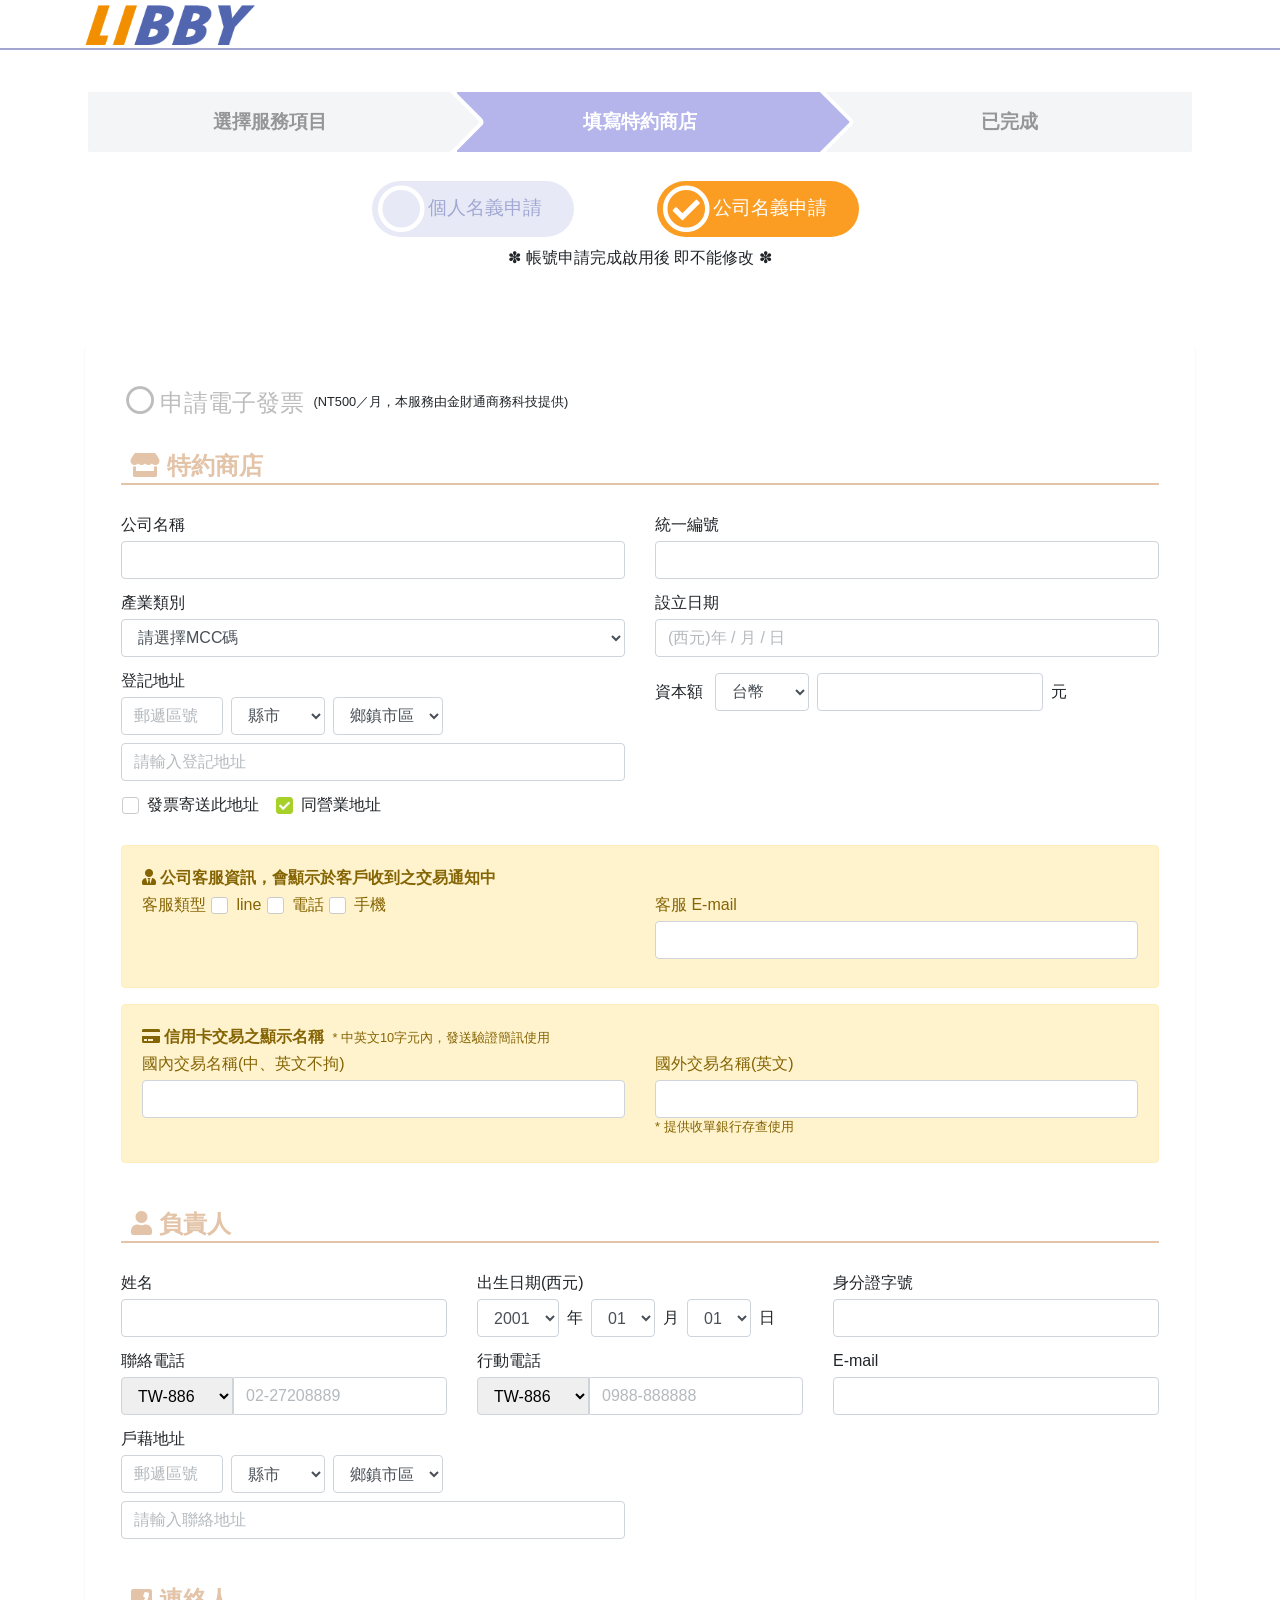
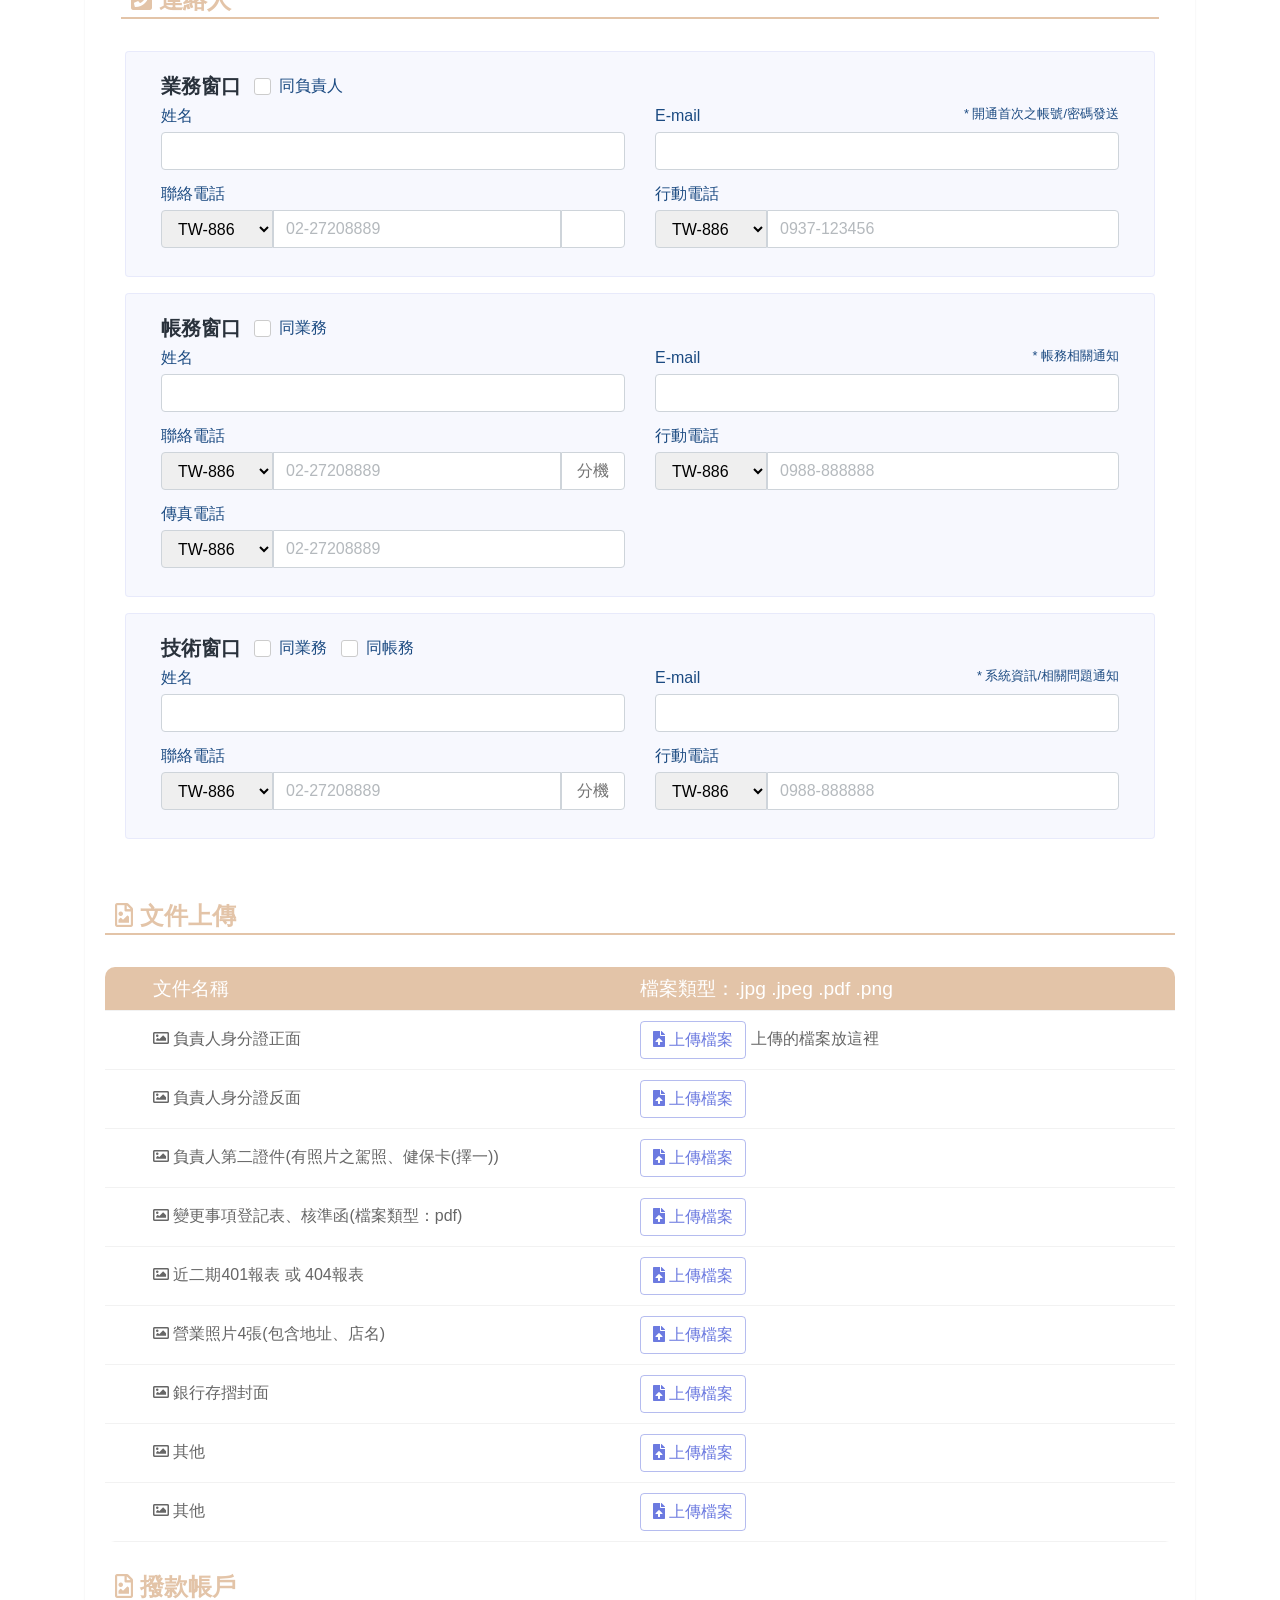
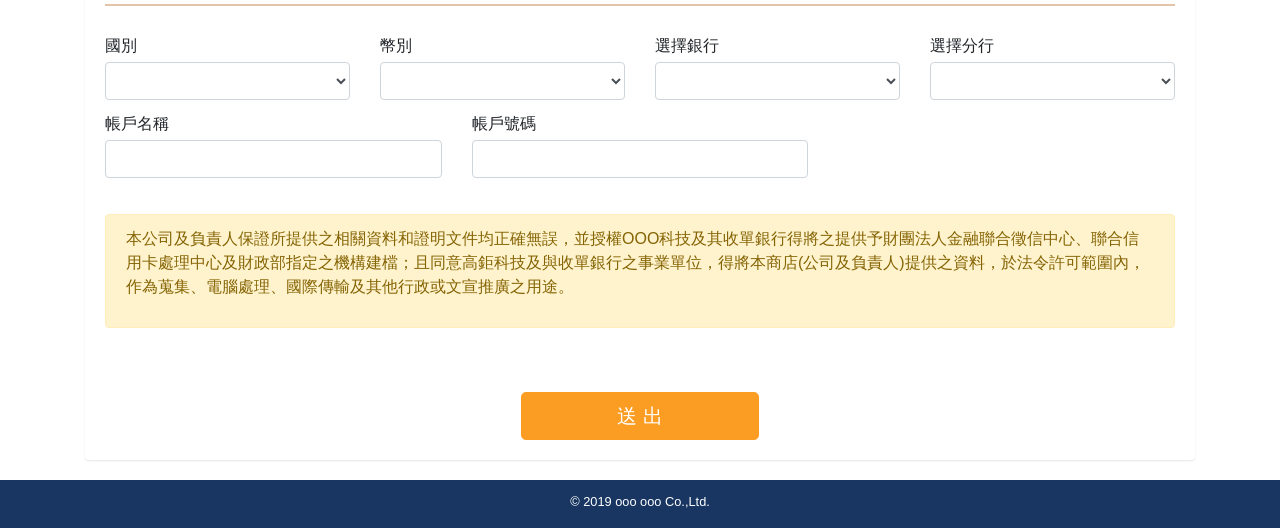
==== commit c1c821e5: "index" ====
--- a/index.html
+++ b/index.html
@@ -1254,7 +1254,7 @@
                                     <!--說明-->
                                     <div class="col-md-12 mt-1">
                                         <div class="alert alert-warning">
-                                            <p>本公司及負責人保證所提供之相關資料和證明文件均正確無誤，並授權高鉅科技及其收單銀行得將之提供予財團法人金融聯合徵信中心、聯合信用卡處理中心及財政部指定之機構建檔；且同意高鉅科技及與收單銀行之事業單位，得將本商店(公司及負責人)提供之資料，於法令許可範圍內，作為蒐集、電腦處理、國際傳輸及其他行政或文宣推廣之用途。
+                                            <p>本公司及負責人保證所提供之相關資料和證明文件均正確無誤，並授權OOO科技及其收單銀行得將之提供予財團法人金融聯合徵信中心、聯合信用卡處理中心及財政部指定之機構建檔；且同意高鉅科技及與收單銀行之事業單位，得將本商店(公司及負責人)提供之資料，於法令許可範圍內，作為蒐集、電腦處理、國際傳輸及其他行政或文宣推廣之用途。
                                             </p>
                                         </div>
                                     </div>
@@ -2133,7 +2133,7 @@
                                     <!--說明-->
                                     <div class="col-md-12 mt-1 ">
                                         <div class="alert alert-warning">
-                                            <p>本公司及負責人保證所提供之相關資料和證明文件均正確無誤，並授權高鉅科技及其收單銀行得將之提供予財團法人金融聯合徵信中心、聯合信用卡處理中心及財政部指定之機構建檔；且同意高鉅科技及與收單銀行之事業單位，得將本商店(公司及負責人)提供之資料，於法令許可範圍內，作為蒐集、電腦處理、國際傳輸及其他行政或文宣推廣之用途。
+                                            <p>本公司及負責人保證所提供之相關資料和證明文件均正確無誤，並授權OOO科技及其收單銀行得將之提供予財團法人金融聯合徵信中心、聯合信用卡處理中心及財政部指定之機構建檔；且同意高鉅科技及與收單銀行之事業單位，得將本商店(公司及負責人)提供之資料，於法令許可範圍內，作為蒐集、電腦處理、國際傳輸及其他行政或文宣推廣之用途。
                                             </p>
                                         </div>
                                     </div>
